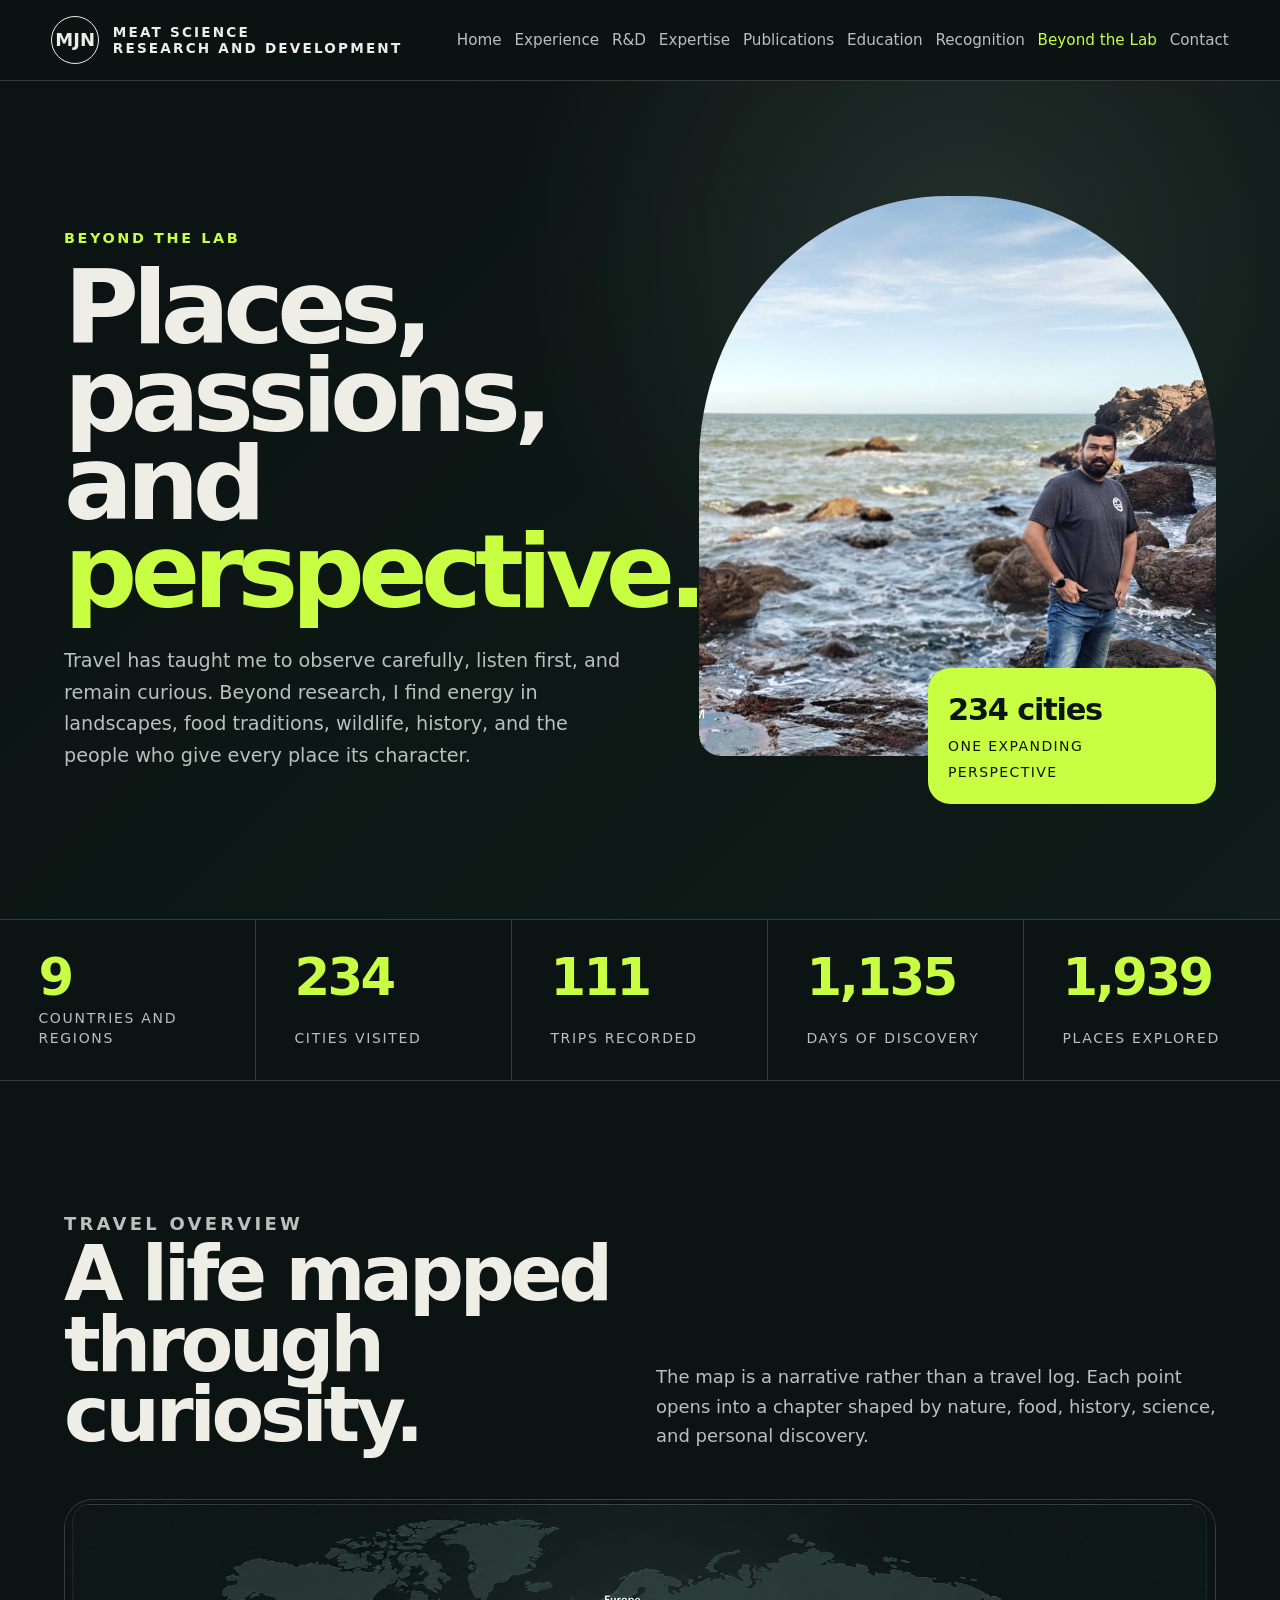
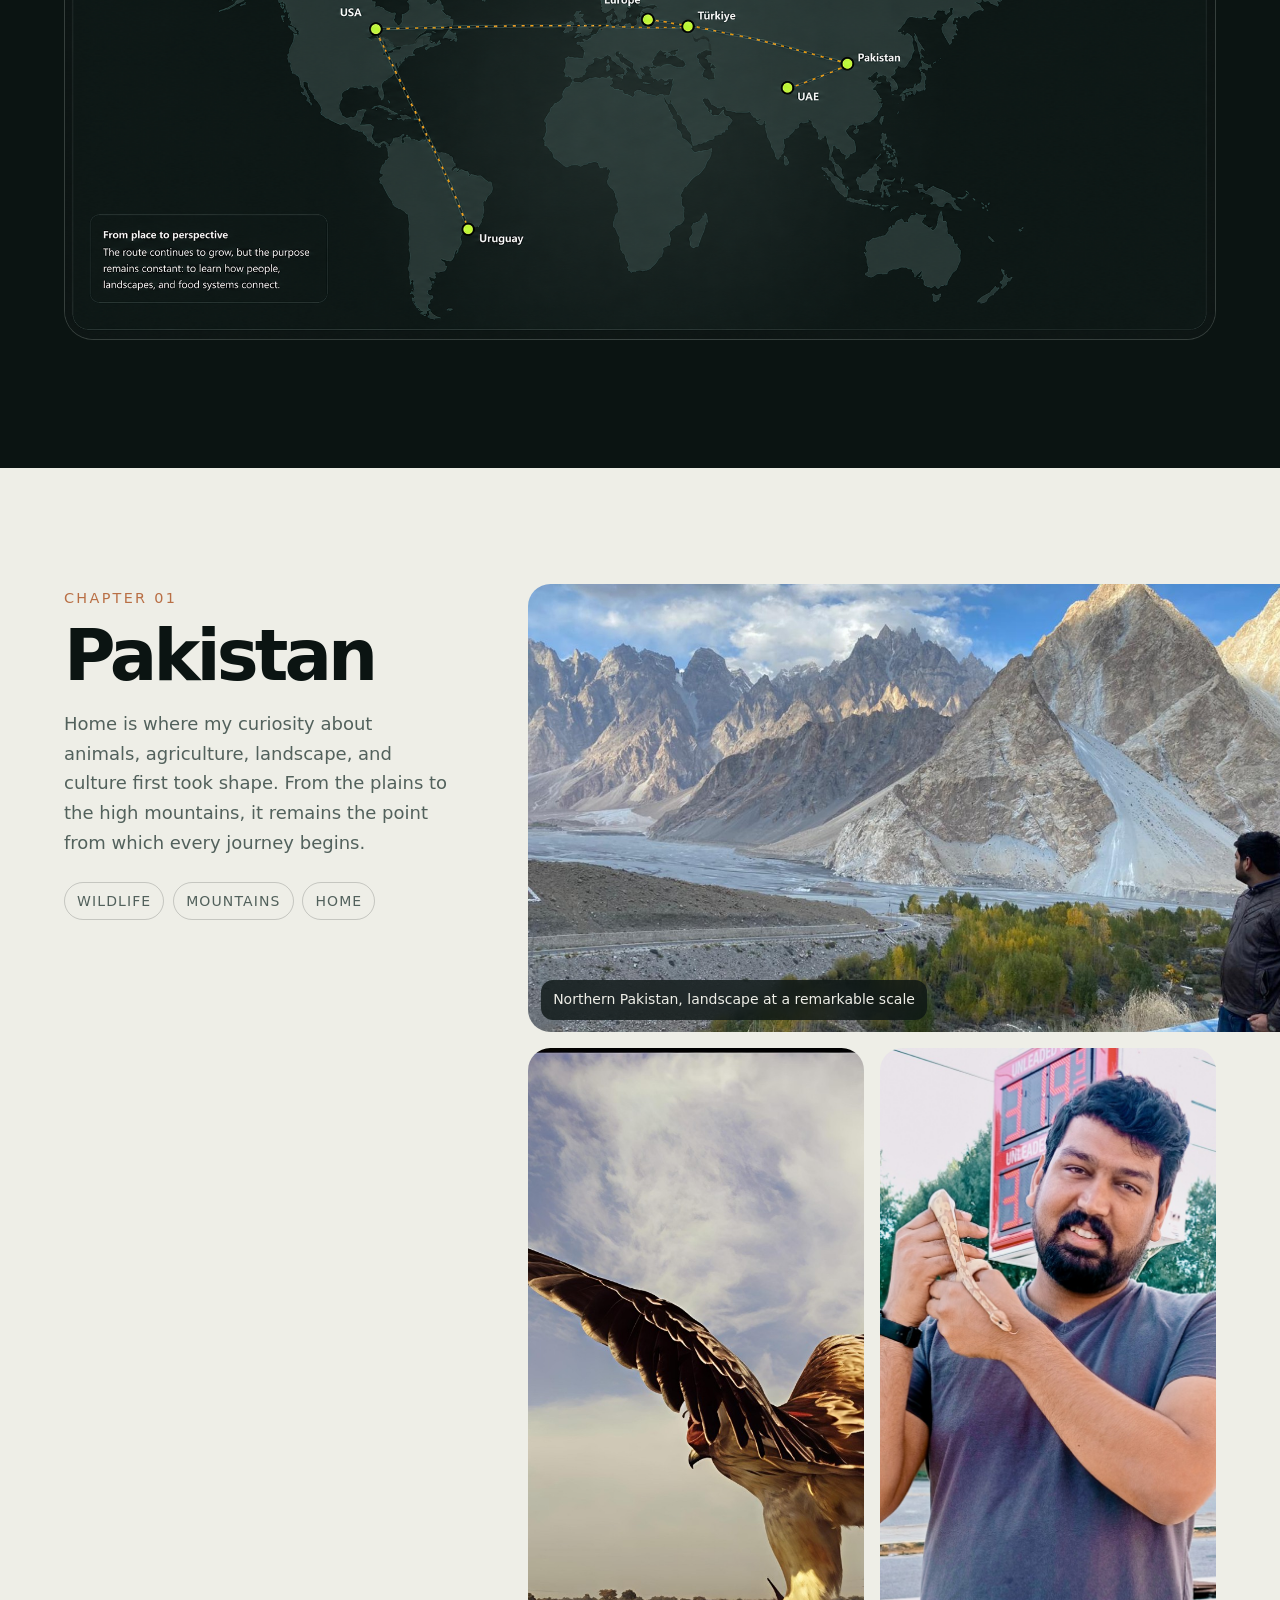
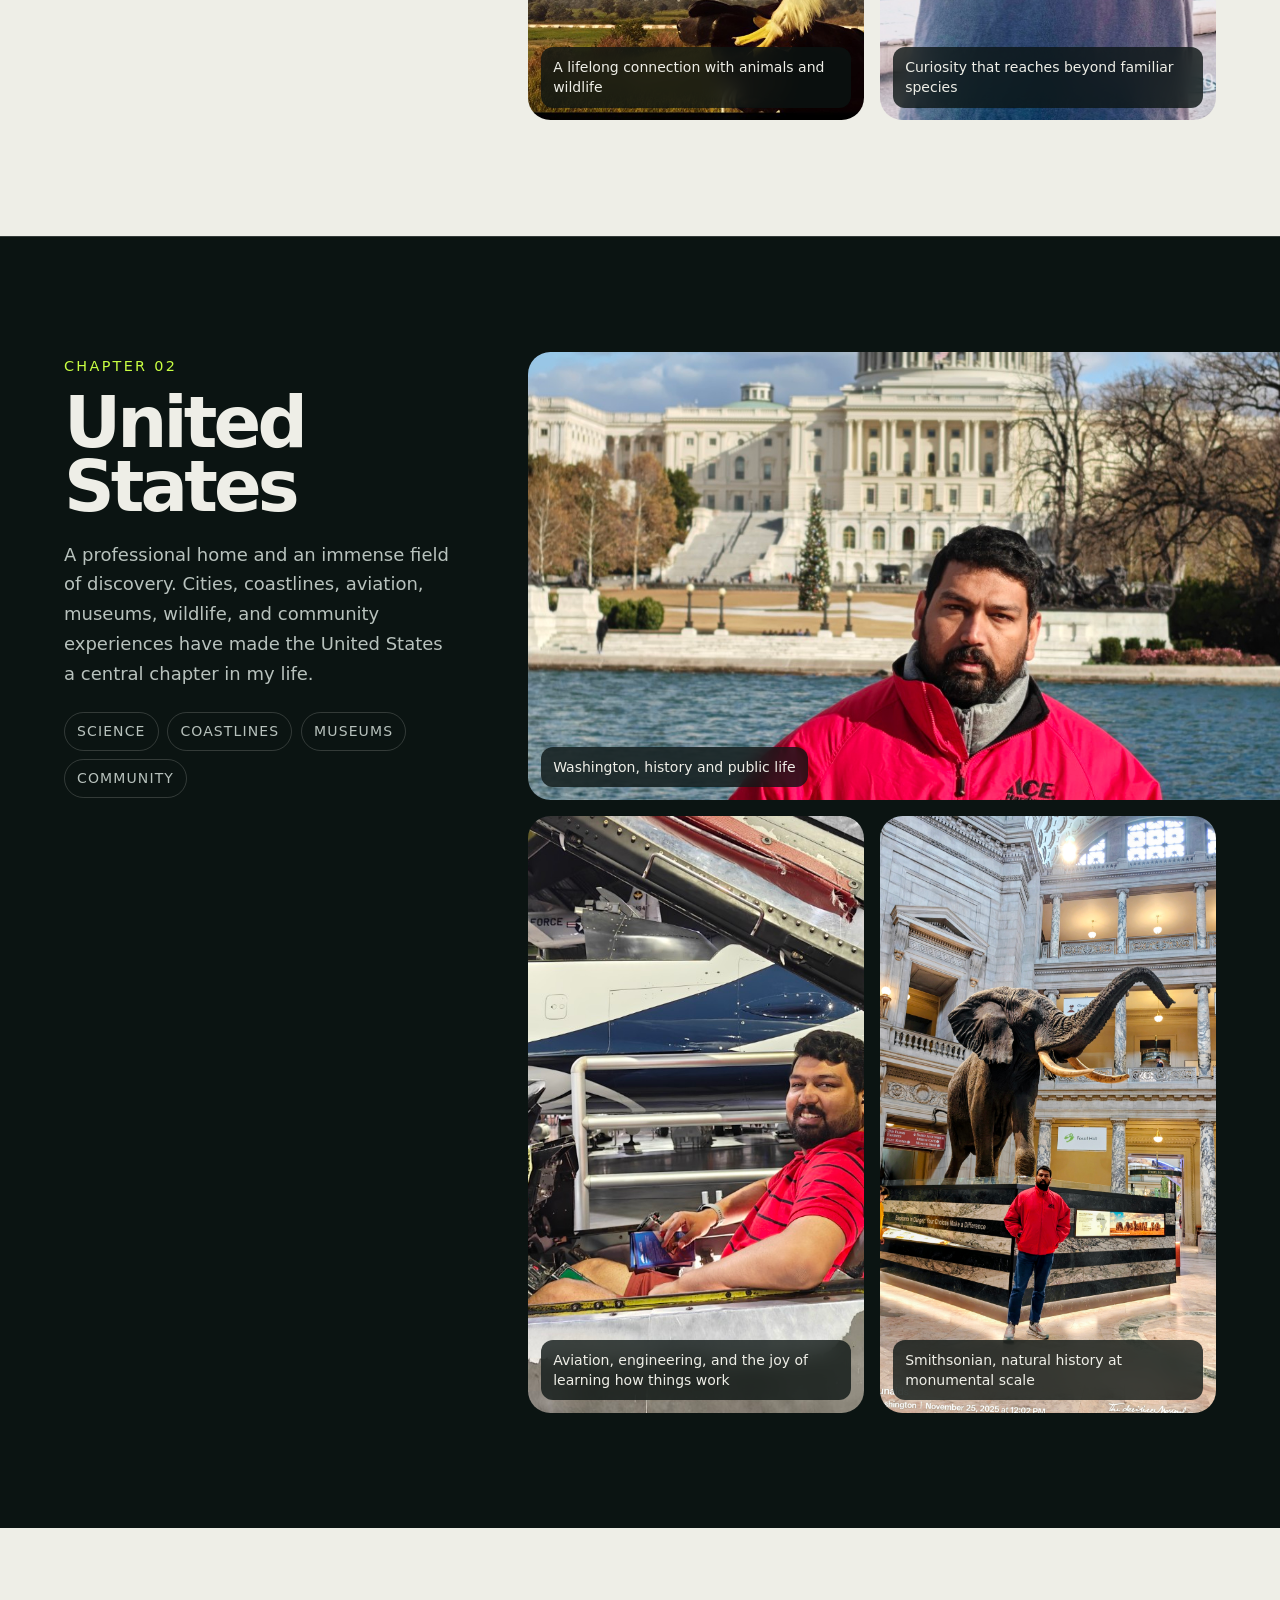
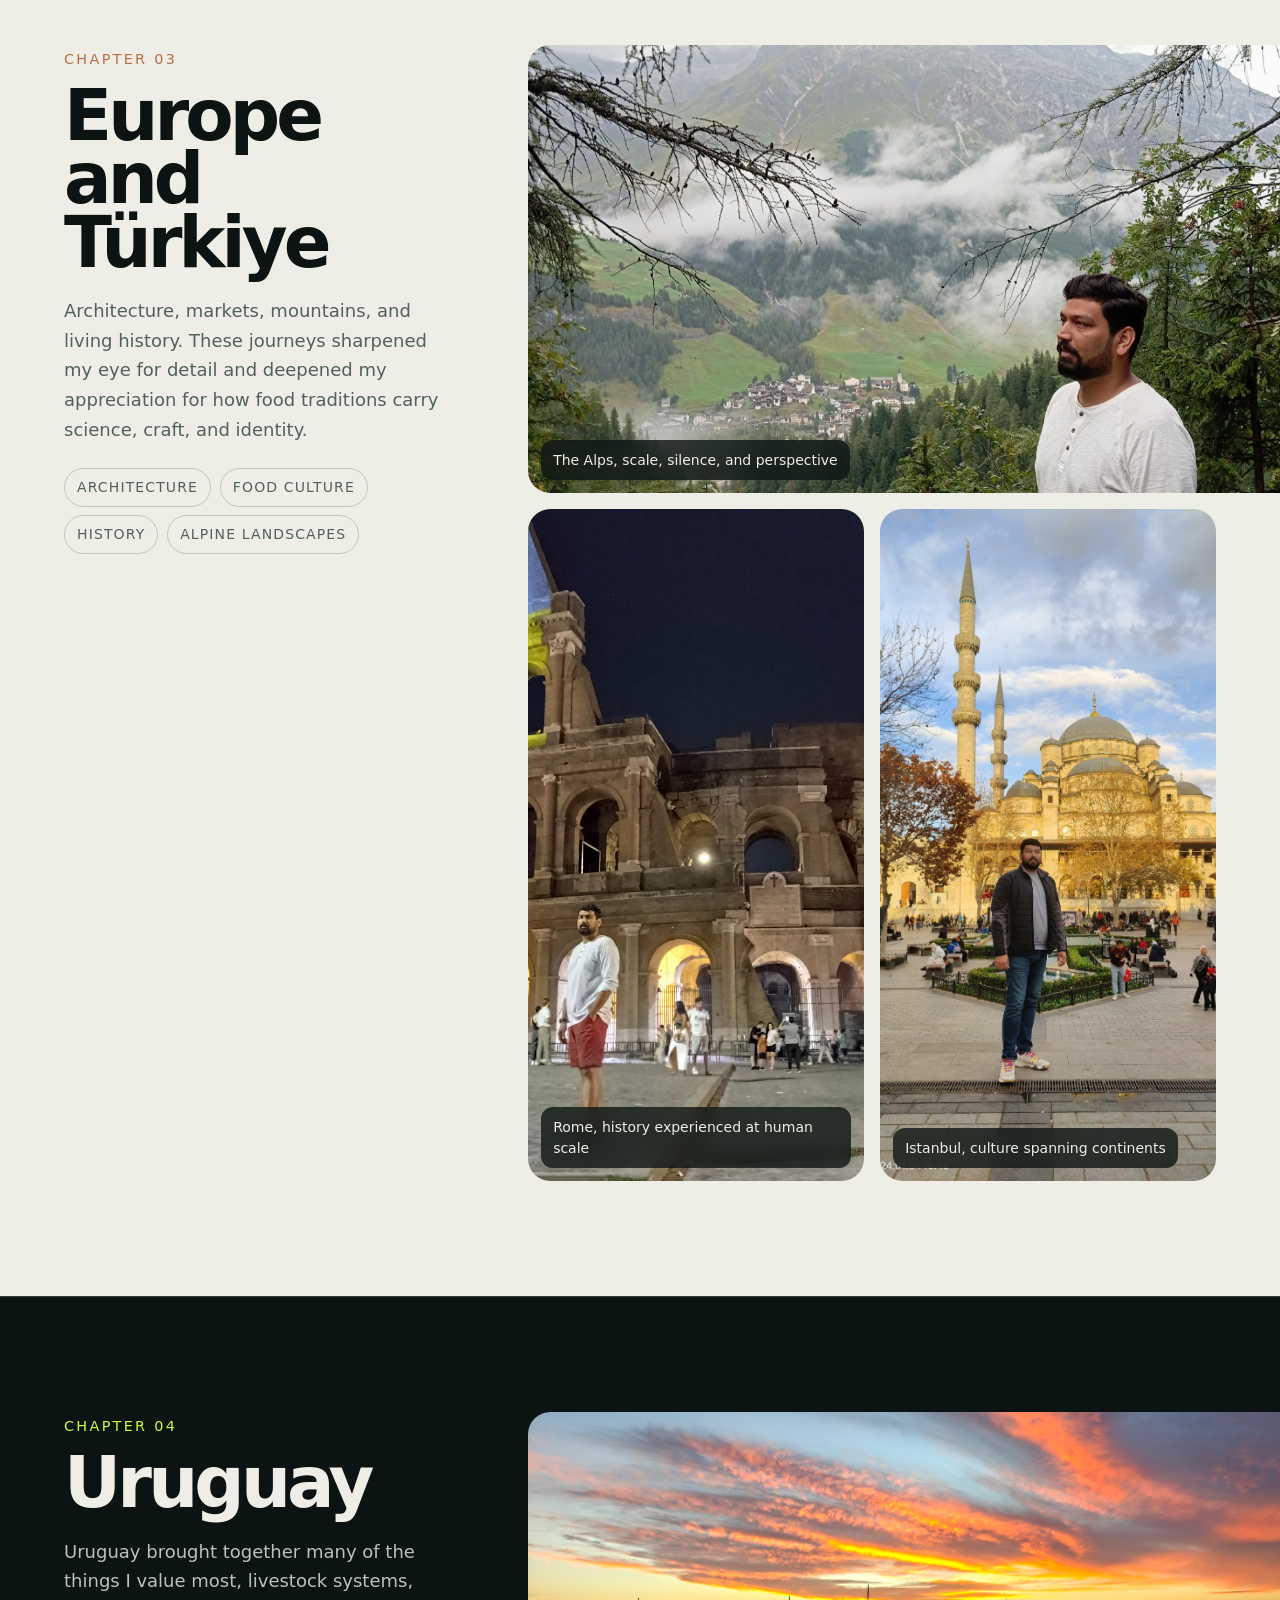
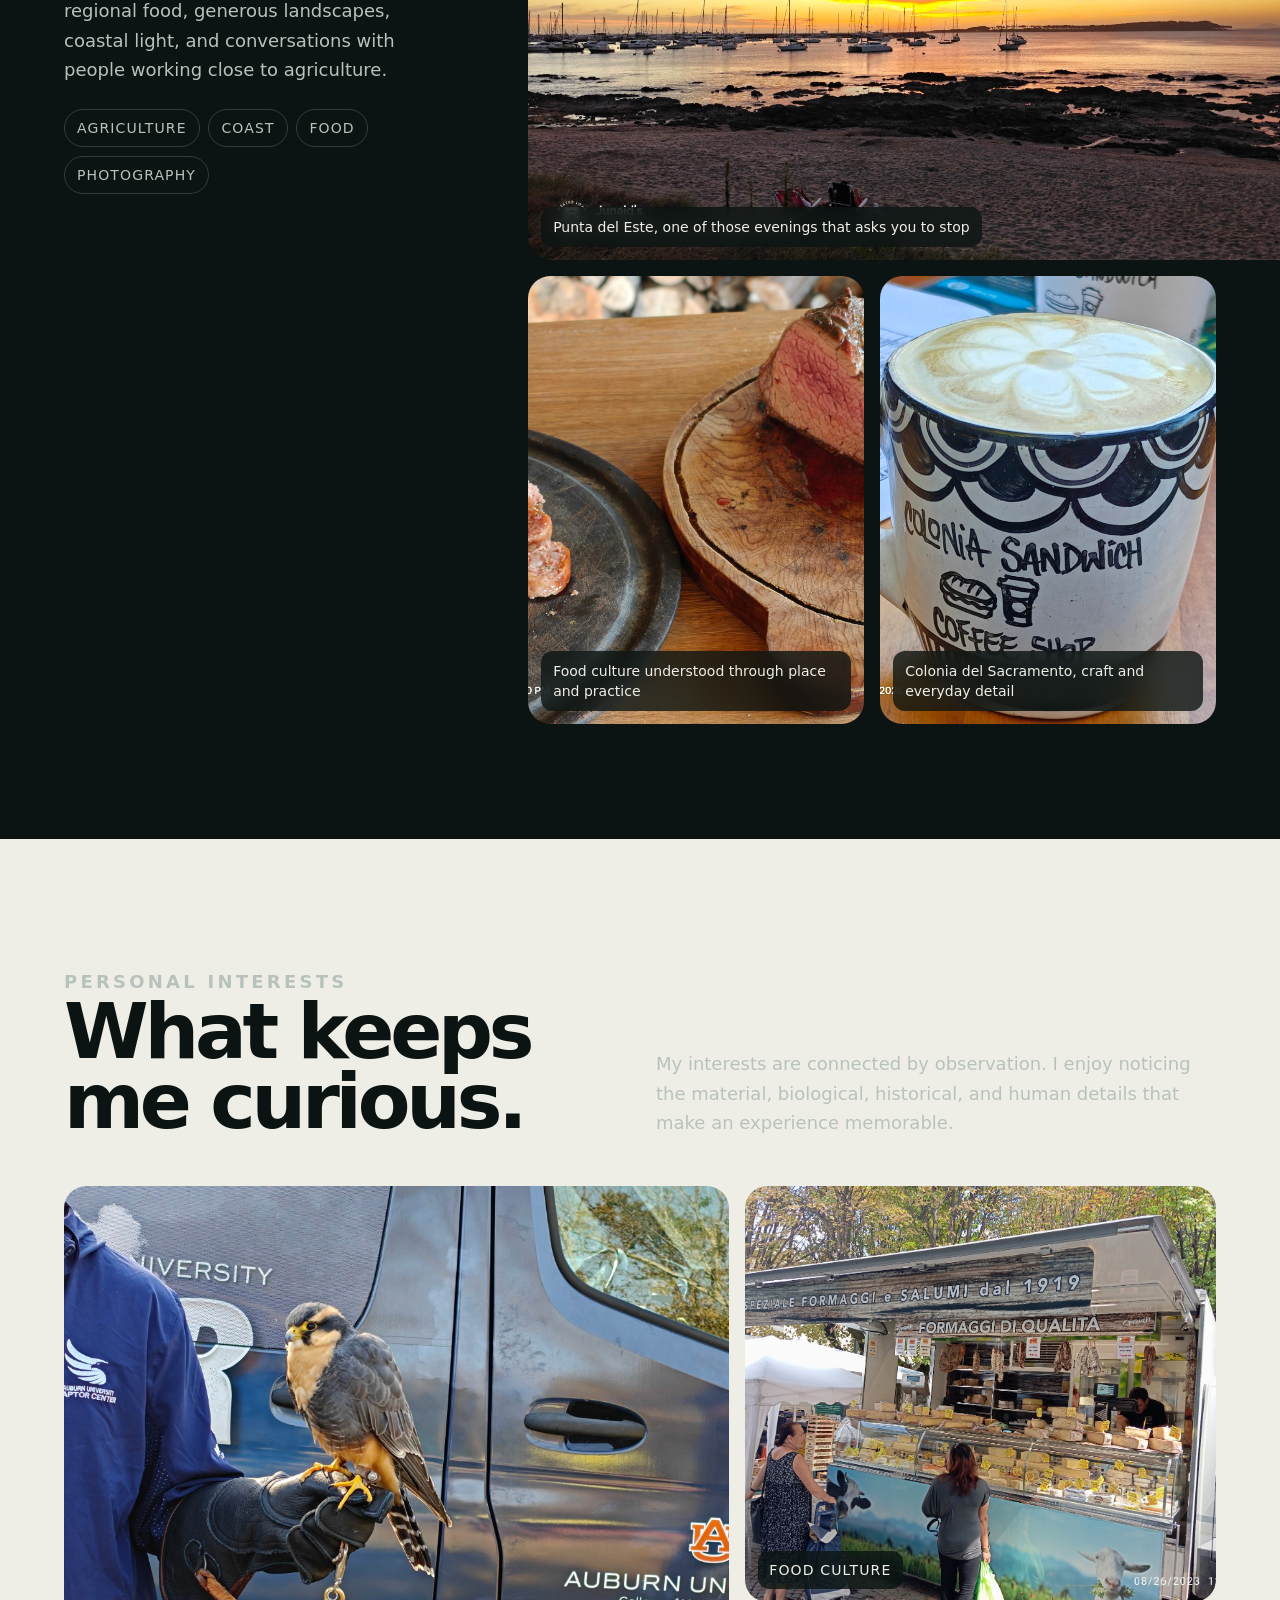
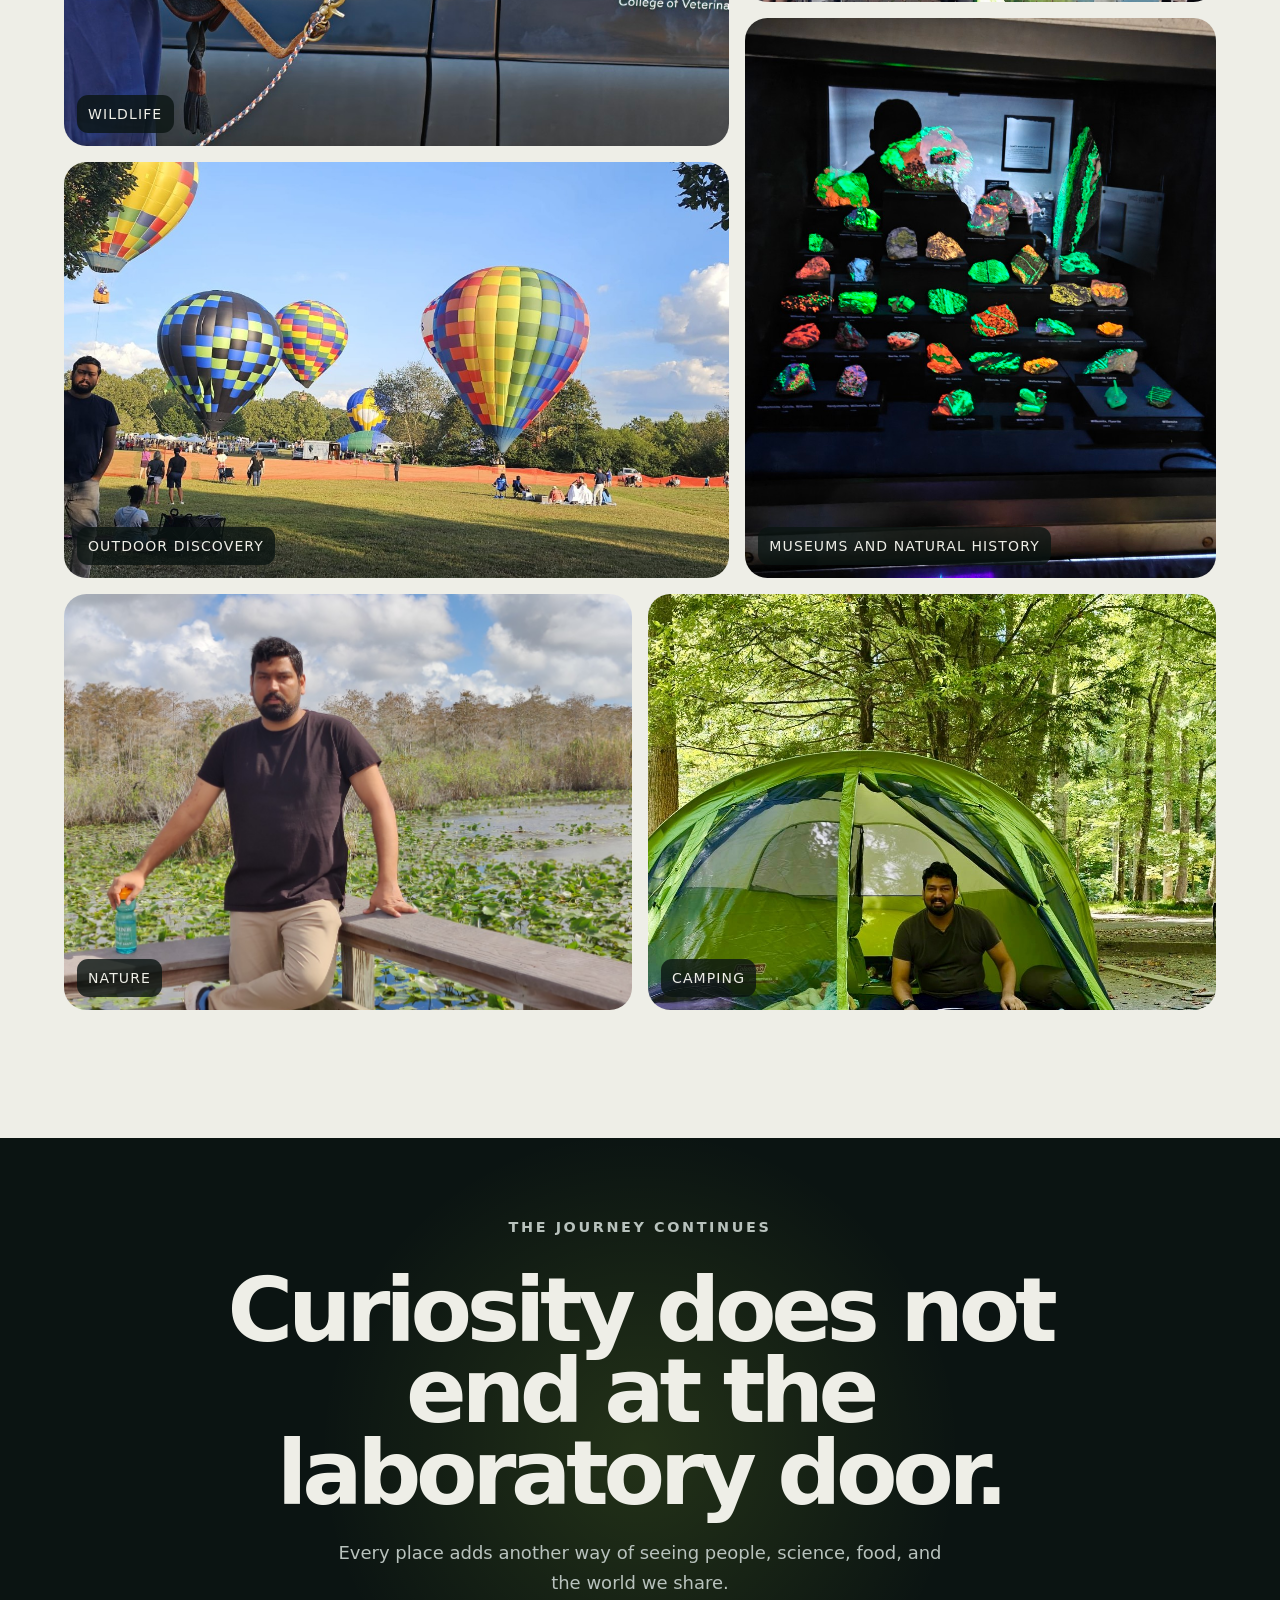
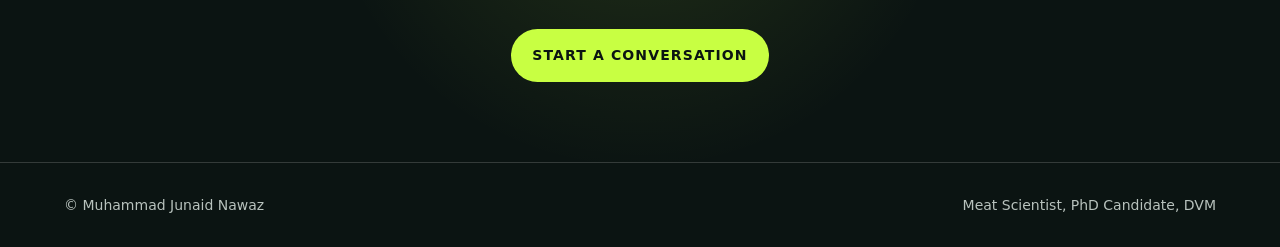
==== beyond-lab.html @ 042970f8 "Complete Beyond Lab galleries and improve contrast" ====
<!doctype html>
<html lang="en">
<head>
  <meta charset="utf-8">
  <meta name="viewport" content="width=device-width, initial-scale=1">
  <meta name="description" content="Muhammad Junaid Nawaz beyond the laboratory, travel, photography, food culture, wildlife, history, and outdoor exploration.">
  <title>Beyond the Lab | Muhammad Junaid Nawaz</title>
  <style>
    :root {
      --ink: #0b1412;
      --ink-soft: #14201d;
      --ivory: #eeeee7;
      --mist: #b8c2bd;
      --sage: #73877e;
      --acid: #c8ff42;
      --copper: #b96f45;
      --line: rgba(238,238,231,.18);
      --radius: 1.4rem;
    }
    * { box-sizing: border-box; }
    html { scroll-behavior: smooth; background: var(--ink); }
    body { margin: 0; color: var(--ivory); background: var(--ink); font-family: Inter, ui-sans-serif, system-ui, sans-serif; line-height: 1.45; }
    img { width: 100%; display: block; }
    a { color: inherit; }
    .skip { position: fixed; left: 1rem; top: .75rem; z-index: 100; transform: translateY(-180%); background: var(--acid); color: var(--ink); padding: .65rem 1rem; border-radius: 2rem; }
    .skip:focus { transform: none; }
    .site-header { position: sticky; top: 0; z-index: 50; display: flex; align-items: center; justify-content: space-between; padding: 1rem clamp(1rem,4vw,4rem); background: rgba(11,20,18,.88); backdrop-filter: blur(18px); border-bottom: 1px solid var(--line); }
    .brand { display: flex; align-items: center; gap: .85rem; text-decoration: none; }
    .monogram { width: 3rem; aspect-ratio: 1; display: grid; place-items: center; border: 1px solid var(--ivory); border-radius: 50%; font-weight: 750; }
    .brand-text { font-size: .76rem; line-height: 1.05; letter-spacing: .16em; text-transform: uppercase; font-weight: 700; }
    .nav { display: flex; gap: clamp(.55rem, 1vw, 1.1rem); align-items: center; flex-wrap: wrap; justify-content: flex-end; }
    .nav a { text-decoration: none; color: var(--mist); font-size: .85rem; }
    .nav a[aria-current="page"] { color: var(--acid); }
    .menu-button { display: none; border: 1px solid var(--line); border-radius: 999px; padding: .65rem .9rem; background: transparent; color: var(--ivory); }
    main { overflow: clip; }
    .eyebrow { margin: 0 0 1rem; color: var(--acid); letter-spacing: .18em; text-transform: uppercase; font-size: .72rem; font-weight: 750; }
    .hero { min-height: calc(100svh - 5rem); display: grid; grid-template-columns: minmax(0,1.05fr) minmax(20rem,.95fr); gap: clamp(2rem,5vw,6rem); align-items: center; padding: clamp(4rem,9vw,8rem) clamp(1rem,5vw,5rem); background: radial-gradient(circle at 75% 20%, rgba(115,135,126,.22), transparent 38%), linear-gradient(135deg,#0b1412 20%,#101c19 100%); }
    .hero h1 { margin: 0; max-width: 12ch; font-size: clamp(3.5rem,8vw,8.8rem); line-height: .86; letter-spacing: -.065em; font-weight: 620; }
    .hero h1 em { color: var(--acid); font-style: normal; }
    .hero-intro { max-width: 38rem; margin: 1.8rem 0 0; color: var(--mist); font-size: clamp(1.05rem,1.5vw,1.35rem); }
    .hero-visual { position: relative; min-height: 38rem; }
    .hero-image { position: absolute; inset: 0 7% 4% 0; height: 92%; object-fit: cover; object-position: 68% center; border-radius: 48% 48% var(--radius) var(--radius); filter: saturate(.88) contrast(1.04); }
    .hero-note { position: absolute; right: 0; bottom: 0; width: min(18rem,65%); padding: 1.25rem; background: var(--acid); color: var(--ink); border-radius: var(--radius); }
    .hero-note strong { display: block; font-size: 1.9rem; letter-spacing: -.04em; }
    .hero-note span { font-size: .78rem; letter-spacing: .1em; text-transform: uppercase; }
    .stats { display: grid; grid-template-columns: repeat(5,1fr); border-top: 1px solid var(--line); border-bottom: 1px solid var(--line); }
    .stat { min-height: 10rem; padding: 2rem clamp(1rem,3vw,2.6rem); border-right: 1px solid var(--line); display: flex; flex-direction: column; justify-content: space-between; }
    .stat:last-child { border: 0; }
    .stat strong { color: var(--acid); font-size: clamp(2rem,4vw,4rem); line-height: 1; letter-spacing: -.05em; }
    .stat span { color: var(--mist); text-transform: uppercase; letter-spacing: .12em; font-size: .68rem; }
    .journey { padding: clamp(5rem,10vw,10rem) clamp(1rem,5vw,5rem); }
    .section-head { display: grid; grid-template-columns: 1fr 1fr; gap: 2rem; align-items: end; margin-bottom: 3rem; }
    .section-head h2 { margin: 0; max-width: 11ch; font-size: clamp(2.7rem,6vw,6.5rem); line-height: .92; letter-spacing: -.055em; font-weight: 620; }
    .section-head p { max-width: 38rem; margin: 0; color: var(--mist); font-size: 1.08rem; }
    .map-shell { position: relative; border: 1px solid var(--line); border-radius: calc(var(--radius) * 1.3); overflow: hidden; background: radial-gradient(circle at 50% 45%,rgba(115,135,126,.22),transparent 48%),#0d1816; }
    .map-shell img { display: block; width: 100%; height: auto; }
    .continent { fill: #1b2b27; stroke: #31463f; stroke-width: 1.5; }
    .route { fill: none; stroke: var(--copper); stroke-width: 2.2; stroke-dasharray: 5 8; opacity: .82; }
    .route-glow { fill: none; stroke: var(--acid); stroke-width: 6; opacity: .08; }
    .pin { fill: var(--acid); stroke: #0b1412; stroke-width: 4; }
    .map-label { fill: var(--ivory); font-size: 16px; font-weight: 680; paint-order: stroke; stroke: var(--ink); stroke-width: 5px; }
    .map-caption { position: absolute; left: 1.5rem; bottom: 1.5rem; max-width: 24rem; padding: 1.15rem 1.25rem; border-radius: 1rem; background: rgba(11,20,18,.84); backdrop-filter: blur(12px); border: 1px solid var(--line); color: var(--mist); }
    .map-caption strong { color: var(--ivory); display: block; margin-bottom: .25rem; }
    .chapter { display: grid; grid-template-columns: minmax(16rem,.72fr) minmax(0,1.28fr); gap: clamp(2rem,6vw,7rem); padding: clamp(5rem,9vw,9rem) clamp(1rem,5vw,5rem); border-top: 1px solid var(--line); }
    .chapter-copy { position: sticky; top: 8rem; align-self: start; }
    .chapter-index { color: var(--acid); font-size: .72rem; letter-spacing: .16em; text-transform: uppercase; }
    .chapter h2 { margin: .9rem 0 1.3rem; font-size: clamp(2.8rem,5.5vw,6rem); line-height: .9; letter-spacing: -.055em; font-weight: 620; }
    .chapter-copy p { max-width: 31rem; color: var(--mist); font-size: 1.05rem; }
    .chapter-tags { display: flex; flex-wrap: wrap; gap: .55rem; margin-top: 1.5rem; }
    .chapter-tags span { border: 1px solid var(--line); border-radius: 999px; padding: .5rem .75rem; color: var(--mist); font-size: .72rem; text-transform: uppercase; letter-spacing: .08em; }
    .gallery { display: grid; grid-template-columns: repeat(2,minmax(0,1fr)); gap: 1rem; }
    .photo { min-height: 28rem; margin: 0; position: relative; overflow: hidden; border-radius: var(--radius); background: var(--ink-soft); }
    .photo.wide { grid-column: 1 / -1; aspect-ratio: 16 / 9; }
    .photo.tall { min-height: 42rem; }
    .photo img { height: 100%; object-fit: cover; transition: transform .7s cubic-bezier(.2,.8,.2,1); }
    .photo:hover img { transform: scale(1.025); }
    .photo figcaption { position: absolute; left: .8rem; bottom: .8rem; max-width: calc(100% - 1.6rem); padding: .62rem .78rem; border-radius: .75rem; background: rgba(11,20,18,.78); backdrop-filter: blur(10px); font-size: .75rem; color: var(--ivory); }
    .chapter:nth-of-type(even) { background: var(--ivory); color: var(--ink); }
    .chapter:nth-of-type(even) .chapter-index { color: var(--copper); }
    .chapter:nth-of-type(even) .chapter-copy p { color: #52615c; }
    .chapter:nth-of-type(even) .chapter-tags span { color: #52615c; border-color: rgba(11,20,18,.18); }
    .passions { padding: clamp(5rem,10vw,10rem) clamp(1rem,5vw,5rem); background: var(--ivory); color: var(--ink); }
    .passion-grid { margin-top: 3rem; display: grid; grid-template-columns: repeat(12,1fr); grid-auto-rows: 8rem; gap: 1rem; }
    .passion { position: relative; overflow: hidden; border-radius: var(--radius); }
    .passion img { height: 100%; object-fit: cover; }
    .passion span { position: absolute; left: .8rem; bottom: .8rem; padding: .55rem .7rem; background: rgba(11,20,18,.8); color: var(--ivory); border-radius: .7rem; font-size: .72rem; text-transform: uppercase; letter-spacing: .08em; }
    .passion:nth-child(1) { grid-column: span 7; grid-row: span 4; }
    .passion:nth-child(2) { grid-column: span 5; grid-row: span 3; }
    .passion:nth-child(3) { grid-column: span 5; grid-row: span 4; }
    .passion:nth-child(4) { grid-column: span 7; grid-row: span 3; }
    .passion:nth-child(5) { grid-column: span 6; grid-row: span 3; }
    .passion:nth-child(6) { grid-column: span 6; grid-row: span 3; }
    .closing { min-height: 65svh; display: grid; place-items: center; text-align: center; padding: 5rem 1rem; background: radial-gradient(circle,rgba(200,255,66,.13),transparent 45%),var(--ink); }
    .closing h2 { max-width: 15ch; margin: 0 auto 1.5rem; font-size: clamp(3rem,7vw,7rem); line-height: .91; letter-spacing: -.06em; font-weight: 620; }
    .closing p { max-width: 38rem; color: var(--mist); margin: 0 auto 2rem; }
    .button { display: inline-flex; align-items: center; justify-content: center; min-width: 15rem; padding: 1rem 1.35rem; border-radius: 999px; background: var(--acid); color: var(--ink); text-decoration: none; text-transform: uppercase; letter-spacing: .08em; font-weight: 760; font-size: .78rem; }
    footer { display: flex; justify-content: space-between; gap: 2rem; padding: 2rem clamp(1rem,5vw,5rem); color: var(--mist); border-top: 1px solid var(--line); font-size: .78rem; }
    @media (max-width: 900px) {
      .nav { display: none; }
      .menu-button { display: block; }
      .hero { grid-template-columns: 1fr; min-height: auto; padding-top: 5rem; }
      .hero h1 { max-width: 9ch; font-size: clamp(3.7rem,16vw,6.5rem); }
      .hero-visual { min-height: 35rem; }
      .stats { grid-template-columns: repeat(2,1fr); }
      .stat { border-bottom: 1px solid var(--line); }
      .section-head, .chapter { grid-template-columns: 1fr; }
      .section-head h2 { max-width: 12ch; }
      .map-label { font-size: 13px; }
      .chapter-copy { position: static; }
      .photo, .photo.tall { min-height: 31rem; }
    }
    @media (max-width: 600px) {
      .brand-text { display: none; }
      .hero { padding-inline: 1rem; }
      .hero-visual { min-height: 31rem; }
      .hero-image { inset: 0 0 4rem 0; height: calc(100% - 4rem); }
      .hero-note { right: .6rem; }
      .stats { grid-template-columns: 1fr 1fr; }
      .stat { min-height: 8rem; }
      .stat:last-child { grid-column: 1 / -1; }
      .journey, .chapter, .passions { padding-inline: 1rem; }
      .map-caption { left: .75rem; right: .75rem; bottom: .75rem; }
      .gallery { grid-template-columns: 1fr; }
      .photo.wide { grid-column: auto; aspect-ratio: auto; }
      .photo, .photo.tall { min-height: 30rem; }
      .passion-grid { display: grid; grid-template-columns: 1fr; grid-auto-rows: 24rem; }
      .passion:nth-child(n) { grid-column: auto; grid-row: auto; }
      footer { flex-direction: column; }
    }
    @media (prefers-reduced-motion: reduce) { html { scroll-behavior: auto; } .photo img { transition: none; } }
  </style>
  <link rel="stylesheet" href="typography.css">
</head>
<body>
  <a class="skip" href="#content">Skip to content</a>
  <header class="site-header">
    <a class="brand" href="index.html" aria-label="Muhammad Junaid Nawaz home">
      <span class="monogram">MJN</span>
      <span class="brand-text">Meat Science<br>Research and Development</span>
    </a>
    <nav class="nav" aria-label="Primary navigation">
      <a href="index.html">Home</a><a href="experience.html">Experience</a><a href="projects.html">R&amp;D</a><a href="expertise.html">Expertise</a><a href="publications.html">Publications</a><a href="education.html">Education</a><a href="recognition.html">Recognition</a><a href="beyond-lab.html" aria-current="page">Beyond the Lab</a><a href="contact.html">Contact</a>
    </nav>
    <button class="menu-button" type="button" aria-label="Open menu">Menu</button>
  </header>

  <main id="content">
    <section class="hero">
      <div>
        <p class="eyebrow">Beyond the Lab</p>
        <h1>Places, passions, and <em>perspective.</em></h1>
        <p class="hero-intro">Travel has taught me to observe carefully, listen first, and remain curious. Beyond research, I find energy in landscapes, food traditions, wildlife, history, and the people who give every place its character.</p>
      </div>
      <div class="hero-visual">
        <img class="hero-image" src="upload/06-1000274985.jpg" alt="Muhammad Junaid Nawaz on the rocky coast of Punta Ballena, Uruguay">
        <div class="hero-note"><strong>234 cities</strong><span>One expanding perspective</span></div>
      </div>
    </section>

    <section class="stats" aria-label="Travel summary">
      <div class="stat"><strong>9</strong><span>Countries and regions</span></div>
      <div class="stat"><strong>234</strong><span>Cities visited</span></div>
      <div class="stat"><strong>111</strong><span>Trips recorded</span></div>
      <div class="stat"><strong>1,135</strong><span>Days of discovery</span></div>
      <div class="stat"><strong>1,939</strong><span>Places explored</span></div>
    </section>

    <section class="journey">
      <div class="section-head">
        <div><p class="eyebrow">Travel overview</p><h2>A life mapped through curiosity.</h2></div>
        <p>The map is a narrative rather than a travel log. Each point opens into a chapter shaped by nature, food, history, science, and personal discovery.</p>
      </div>
      <div class="map-shell">
        <img src="upload/world_map.png" alt="World map tracing a journey from Pakistan through the United Arab Emirates, Türkiye, Europe, the United States, and Uruguay">
      </div>
    </section>

    <section class="chapter">
      <div class="chapter-copy"><span class="chapter-index">Chapter 01</span><h2>Pakistan</h2><p>Home is where my curiosity about animals, agriculture, landscape, and culture first took shape. From the plains to the high mountains, it remains the point from which every journey begins.</p><div class="chapter-tags"><span>Wildlife</span><span>Mountains</span><span>Home</span></div></div>
      <div class="gallery">
        <figure class="photo wide"><img loading="lazy" src="upload/10-1000006528.jpg" alt="Muhammad Junaid Nawaz viewing the mountains of northern Pakistan"><figcaption>Northern Pakistan, landscape at a remarkable scale</figcaption></figure>
        <figure class="photo tall"><img loading="lazy" src="upload/10-1000315346.jpg" alt="Muhammad Junaid Nawaz handling a trained raptor"><figcaption>A lifelong connection with animals and wildlife</figcaption></figure>
        <figure class="photo tall"><img loading="lazy" src="upload/01-1000253071.jpg" alt="Muhammad Junaid Nawaz carefully holding a small snake"><figcaption>Curiosity that reaches beyond familiar species</figcaption></figure>
      </div>
    </section>

    <section class="chapter">
      <div class="chapter-copy"><span class="chapter-index">Chapter 02</span><h2>United States</h2><p>A professional home and an immense field of discovery. Cities, coastlines, aviation, museums, wildlife, and community experiences have made the United States a central chapter in my life.</p><div class="chapter-tags"><span>Science</span><span>Coastlines</span><span>Museums</span><span>Community</span></div></div>
      <div class="gallery">
        <figure class="photo wide"><img loading="lazy" src="upload/02-1000250342.jpg" alt="Muhammad Junaid Nawaz in front of the United States Capitol"><figcaption>Washington, history and public life</figcaption></figure>
        <figure class="photo"><img loading="lazy" src="upload/03-1000196199.jpg" alt="Muhammad Junaid Nawaz seated in an aircraft cockpit"><figcaption>Aviation, engineering, and the joy of learning how things work</figcaption></figure>
        <figure class="photo"><img loading="lazy" src="upload/Smithsonian_Meuseum_DC.jpg" alt="Muhammad Junaid Nawaz visiting the Smithsonian National Museum of Natural History in Washington, D.C."><figcaption>Smithsonian, natural history at monumental scale</figcaption></figure>
      </div>
    </section>

    <section class="chapter">
      <div class="chapter-copy"><span class="chapter-index">Chapter 03</span><h2>Europe and Türkiye</h2><p>Architecture, markets, mountains, and living history. These journeys sharpened my eye for detail and deepened my appreciation for how food traditions carry science, craft, and identity.</p><div class="chapter-tags"><span>Architecture</span><span>Food culture</span><span>History</span><span>Alpine landscapes</span></div></div>
      <div class="gallery">
        <figure class="photo wide"><img loading="lazy" src="upload/03-1000022671.jpg" alt="Muhammad Junaid Nawaz in an Alpine mountain landscape"><figcaption>The Alps, scale, silence, and perspective</figcaption></figure>
        <figure class="photo tall"><img loading="lazy" src="upload/06-1000022567.jpg" alt="Muhammad Junaid Nawaz at the Colosseum in Rome"><figcaption>Rome, history experienced at human scale</figcaption></figure>
        <figure class="photo tall"><img loading="lazy" src="upload/09-1000315556.jpg" alt="Muhammad Junaid Nawaz in front of a mosque in Istanbul"><figcaption>Istanbul, culture spanning continents</figcaption></figure>
      </div>
    </section>

    <section class="chapter">
      <div class="chapter-copy"><span class="chapter-index">Chapter 04</span><h2>Uruguay</h2><p>Uruguay brought together many of the things I value most, livestock systems, regional food, generous landscapes, coastal light, and conversations with people working close to agriculture.</p><div class="chapter-tags"><span>Agriculture</span><span>Coast</span><span>Food</span><span>Photography</span></div></div>
      <div class="gallery">
        <figure class="photo wide"><img loading="lazy" src="upload/10-1000275104.jpg" alt="Sunset over the harbor at Punta del Este, Uruguay"><figcaption>Punta del Este, one of those evenings that asks you to stop</figcaption></figure>
        <figure class="photo"><img loading="lazy" src="upload/09-1000274932.jpg" alt="Uruguayan beef and sausage prepared for tasting"><figcaption>Food culture understood through place and practice</figcaption></figure>
        <figure class="photo"><img loading="lazy" src="upload/colonia_uruguay.jpg" alt="A handcrafted coffee cup in Colonia del Sacramento, Uruguay"><figcaption>Colonia del Sacramento, craft and everyday detail</figcaption></figure>
      </div>
    </section>

    <section class="passions">
      <div class="section-head"><div><p class="eyebrow">Personal interests</p><h2>What keeps me curious.</h2></div><p>My interests are connected by observation. I enjoy noticing the material, biological, historical, and human details that make an experience memorable.</p></div>
      <div class="passion-grid">
        <div class="passion"><img loading="lazy" src="upload/07-1000225363.jpg" alt="A trained raptor from Auburn University"><span>Wildlife</span></div>
        <div class="passion"><img loading="lazy" src="upload/04-1000022799.jpg" alt="Cheese and cured meat market in Italy"><span>Food culture</span></div>
        <div class="passion"><img loading="lazy" src="upload/05-1000249004.jpg" alt="Fluorescent minerals glowing in a museum display"><span>Museums and natural history</span></div>
        <div class="passion"><img loading="lazy" src="upload/02-1000006541.jpg" alt="Colorful hot air balloons at an outdoor festival"><span>Outdoor discovery</span></div>
        <div class="passion"><img loading="lazy" src="upload/08-1000315371.jpg" alt="Muhammad Junaid Nawaz exploring a wetland boardwalk"><span>Nature</span></div>
        <div class="passion"><img loading="lazy" src="upload/camping.jpg" alt="Muhammad Junaid Nawaz camping beside a tent in a wooded campground"><span>Camping</span></div>
      </div>
    </section>

    <section class="closing"><div><p class="eyebrow">The journey continues</p><h2>Curiosity does not end at the laboratory door.</h2><p>Every place adds another way of seeing people, science, food, and the world we share.</p><a class="button" href="contact.html">Start a conversation</a></div></section>
  </main>
  <footer><span>© Muhammad Junaid Nawaz</span><span>Meat Scientist, PhD Candidate, DVM</span></footer>
</body>
</html>
---- typography.css ----
/* Readability layer shared by every portfolio page. */
:root {
  --type-body: clamp(1.0625rem, 0.18vw + 1rem, 1.125rem);
  --type-nav: 0.95rem;
  --type-label: 0.9rem;
  --type-caption: 0.875rem;
  --type-index: 1rem;
  --type-card-label: 1.05rem;
}

body {
  font-size: var(--type-body);
}

p,
li {
  line-height: 1.65;
}

.site-nav a,
.nav a {
  font-size: var(--type-nav);
  line-height: 1.35;
}

.brand-copy,
.brand-text {
  font-size: 0.85rem;
  line-height: 1.2;
}

/* Eyebrows, overlines, section kickers, and category labels. */
.eyebrow,
.section-kicker,
.domain-number,
.timeline-year,
.project-sequence,
.role-period,
.role-details span,
.research-project-story section > span,
.citation-type,
.degree header > p,
.chapter-index,
.sensory-list span,
.collaboration-citations span,
.credential-domains > article > span {
  font-size: var(--type-label);
  line-height: 1.35;
}

/* Upper-corner ordinals, years, and compact numeric markers. */
.hero-index,
.experience-hero-index,
.expertise-index span,
.leadership-flow span,
.contact-focus span,
.capability-list span,
.teaching-grid strong,
.education-value-grid span,
.recognition-hero-grid span,
.award-highlight-grid span,
.poster-timeline span {
  font-size: var(--type-index);
  line-height: 1.3;
}

/* Card and category names such as Product Development and Quality Analytics. */
.expertise-index strong,
.project-jump a,
.project-overlay span,
.project-number {
  font-size: var(--type-card-label);
  line-height: 1.35;
}

/* Compact UI labels, tags, captions, and footer text. */
.portrait-caption,
.image-label,
.project-tag,
.site-footer,
.menu-button,
.contact-email span,
.contact-portrait figcaption,
.contact-links span,
.role-place,
.role-media span,
.team-orbit span,
.industry-case div span,
.projects-hero-visual div span,
.project-jump span,
.project-role,
.research-project-visual span,
.project-methods span,
.commercial-project-gallery figcaption,
.commercial-team span,
.commercial-process span,
.commercial-project-copy > p:last-child,
.expertise-orbit > span,
.domain-visual span,
.analytics-board span,
.safety-content span,
.collaboration-band span,
.publications-hero-image span,
.publication-summary span,
.presentation-gallery figcaption,
.poster-timeline p,
.education-hero-visual span,
.education-summary span,
.education-summary > p,
.degree header > span,
.degree-focus > div span,
.degree-metrics span,
.recognition-summary span,
.gallery-heading > p,
.credential-gallery figcaption,
.credential-domains i,
.hero-note span,
.stat span,
.chapter-tags span,
.photo figcaption,
.passion span,
.button,
footer {
  font-size: var(--type-caption);
  line-height: 1.45;
}

/* Ordinary explanatory copy inside dense cards and lists. */
.sensory-list p,
.leadership-flow p,
.award-highlight-grid p,
.credential-domains p,
.role-details p,
.capability-list p,
.research-project-story p,
.collaboration-citations p,
.contact-focus p,
.chapter-copy p,
.section-head p {
  font-size: var(--type-body);
  line-height: 1.65;
}

@media (max-width: 700px) {
  :root {
    --type-body: 1rem;
    --type-nav: 0.95rem;
    --type-label: 0.875rem;
    --type-caption: 0.8125rem;
    --type-index: 0.9375rem;
    --type-card-label: 1rem;
  }
}
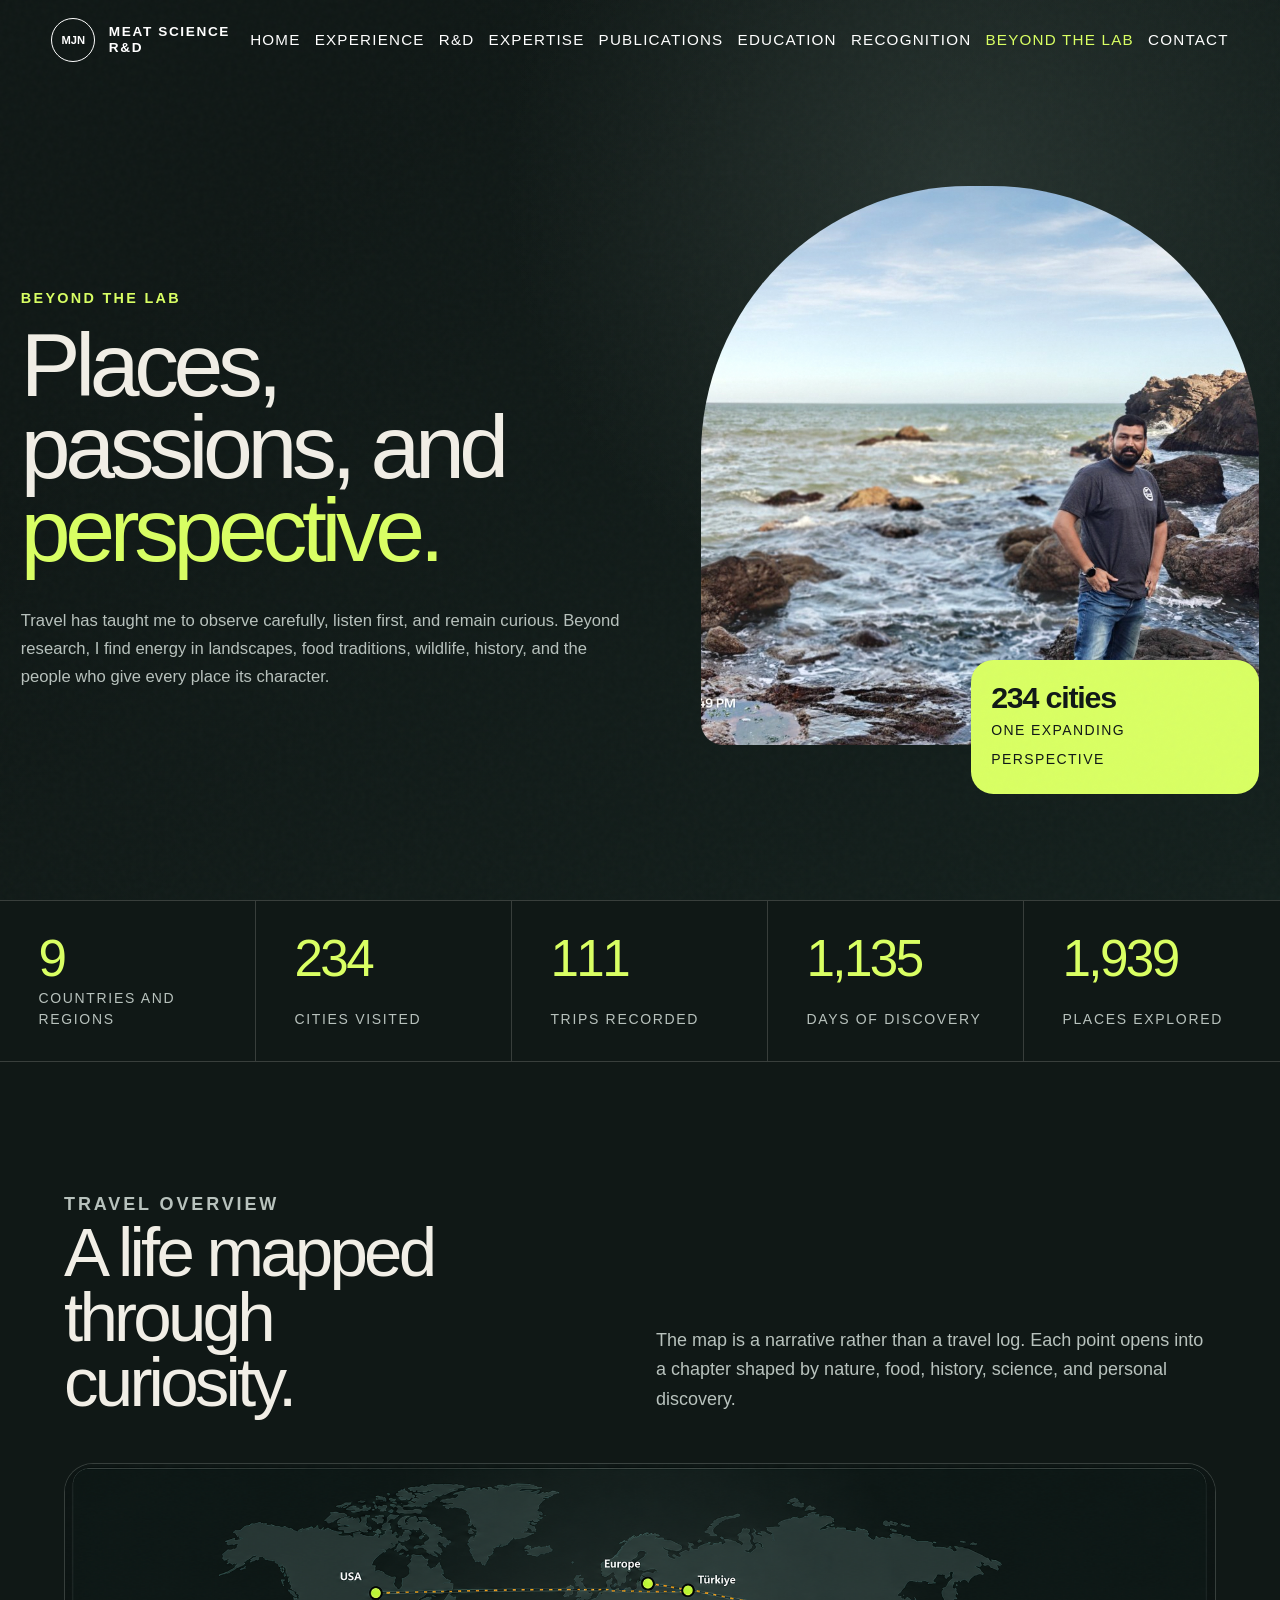
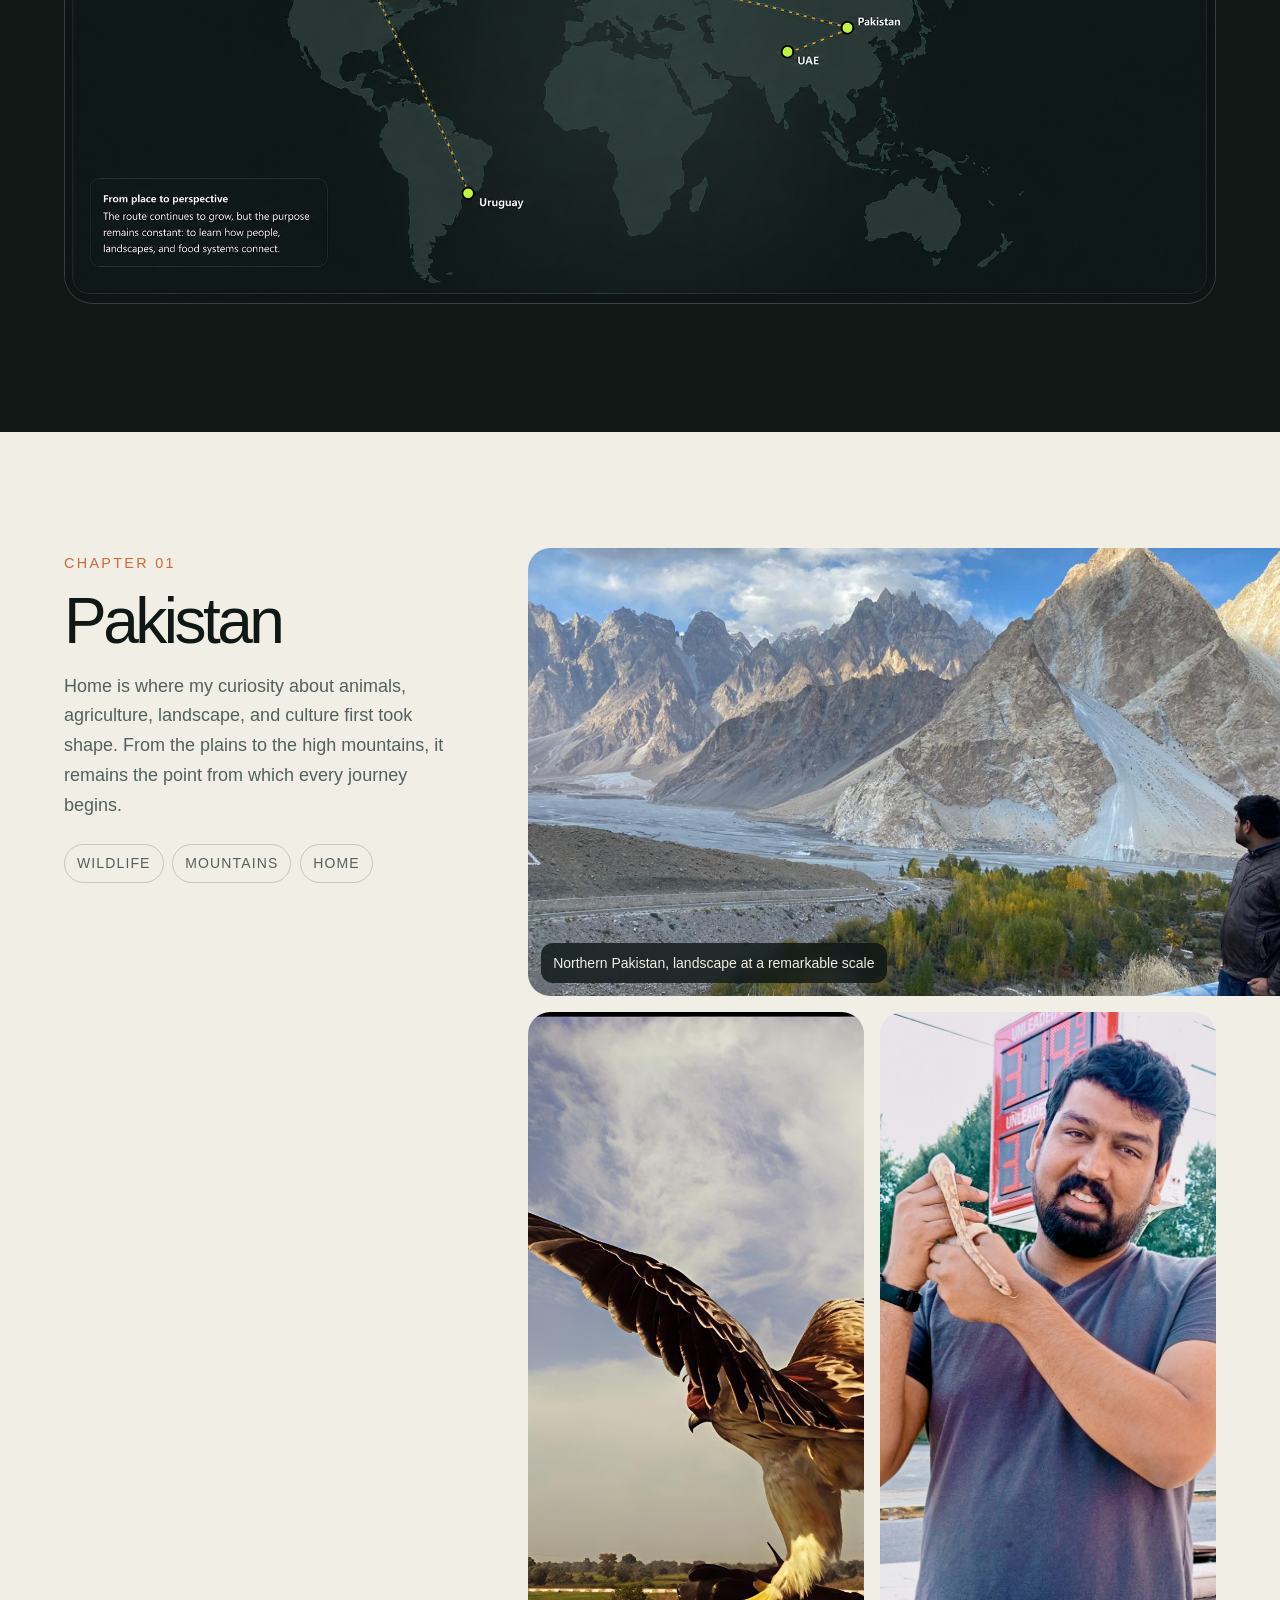
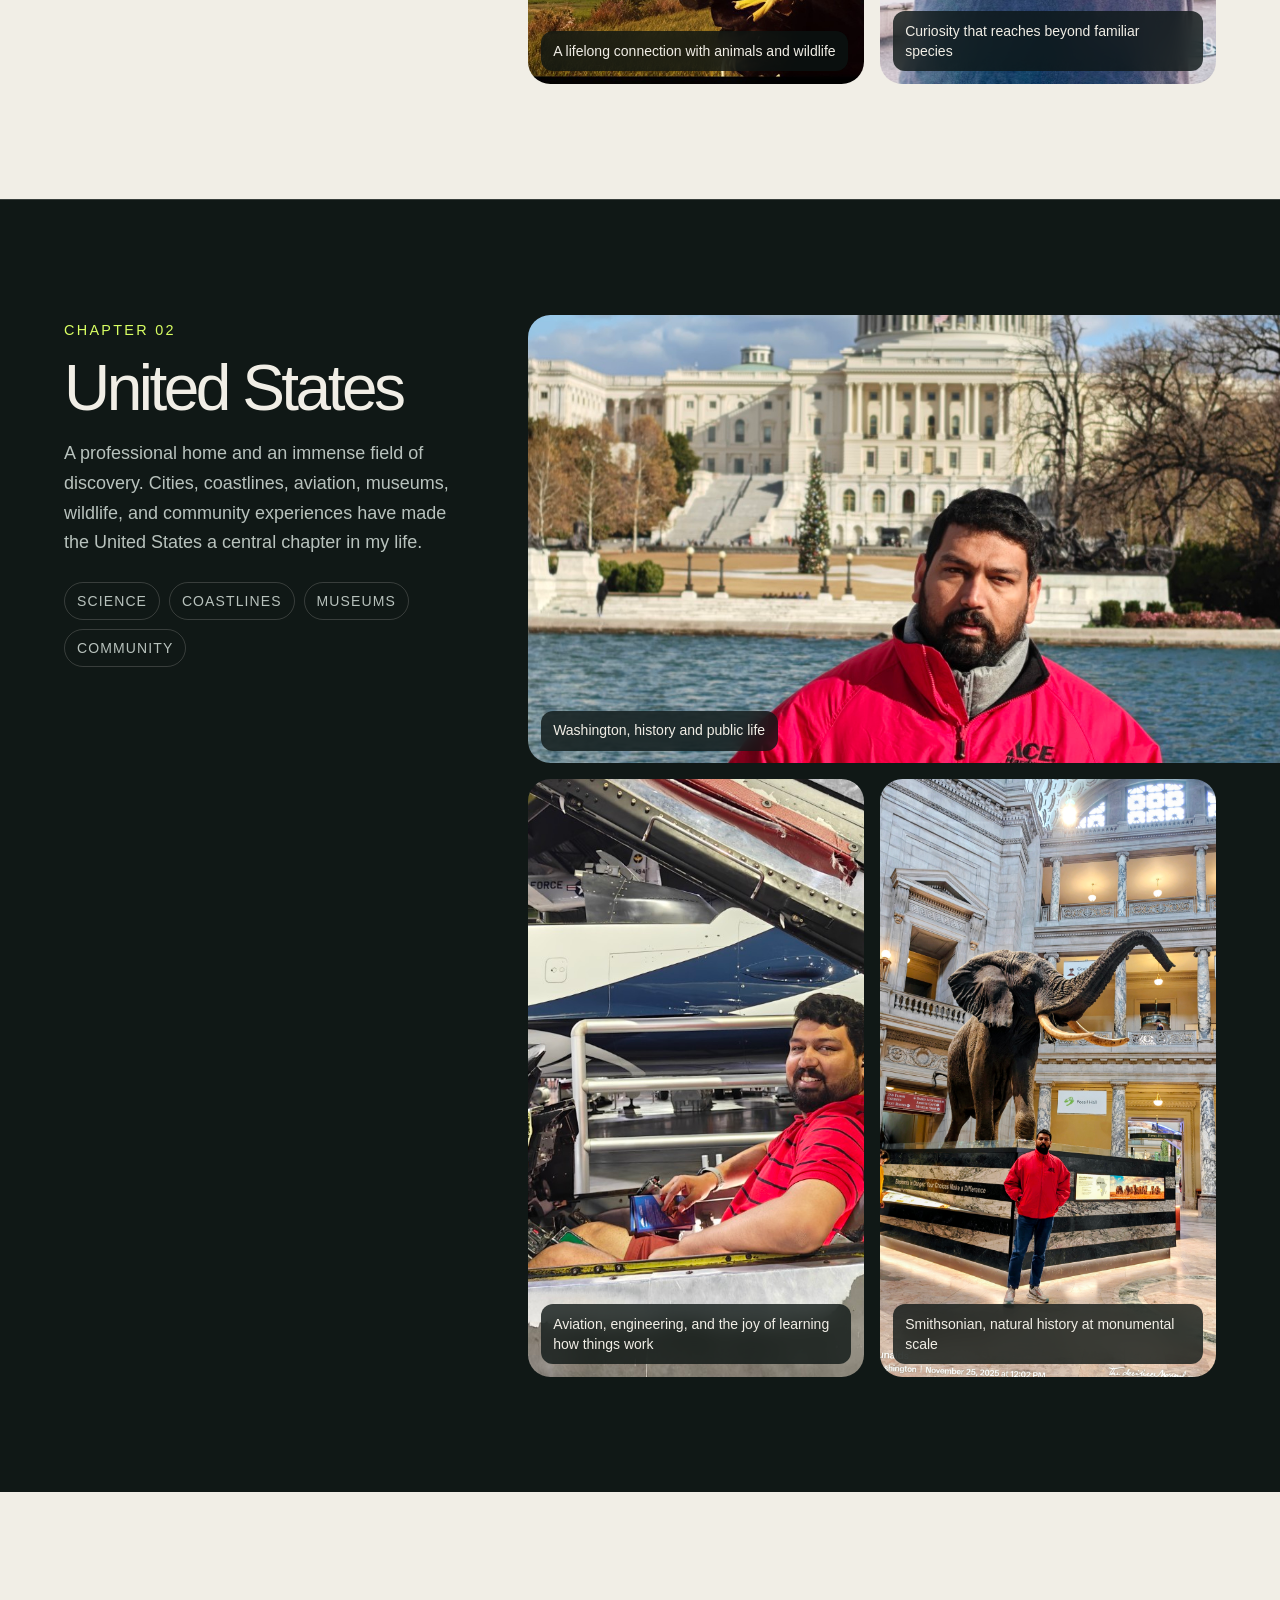
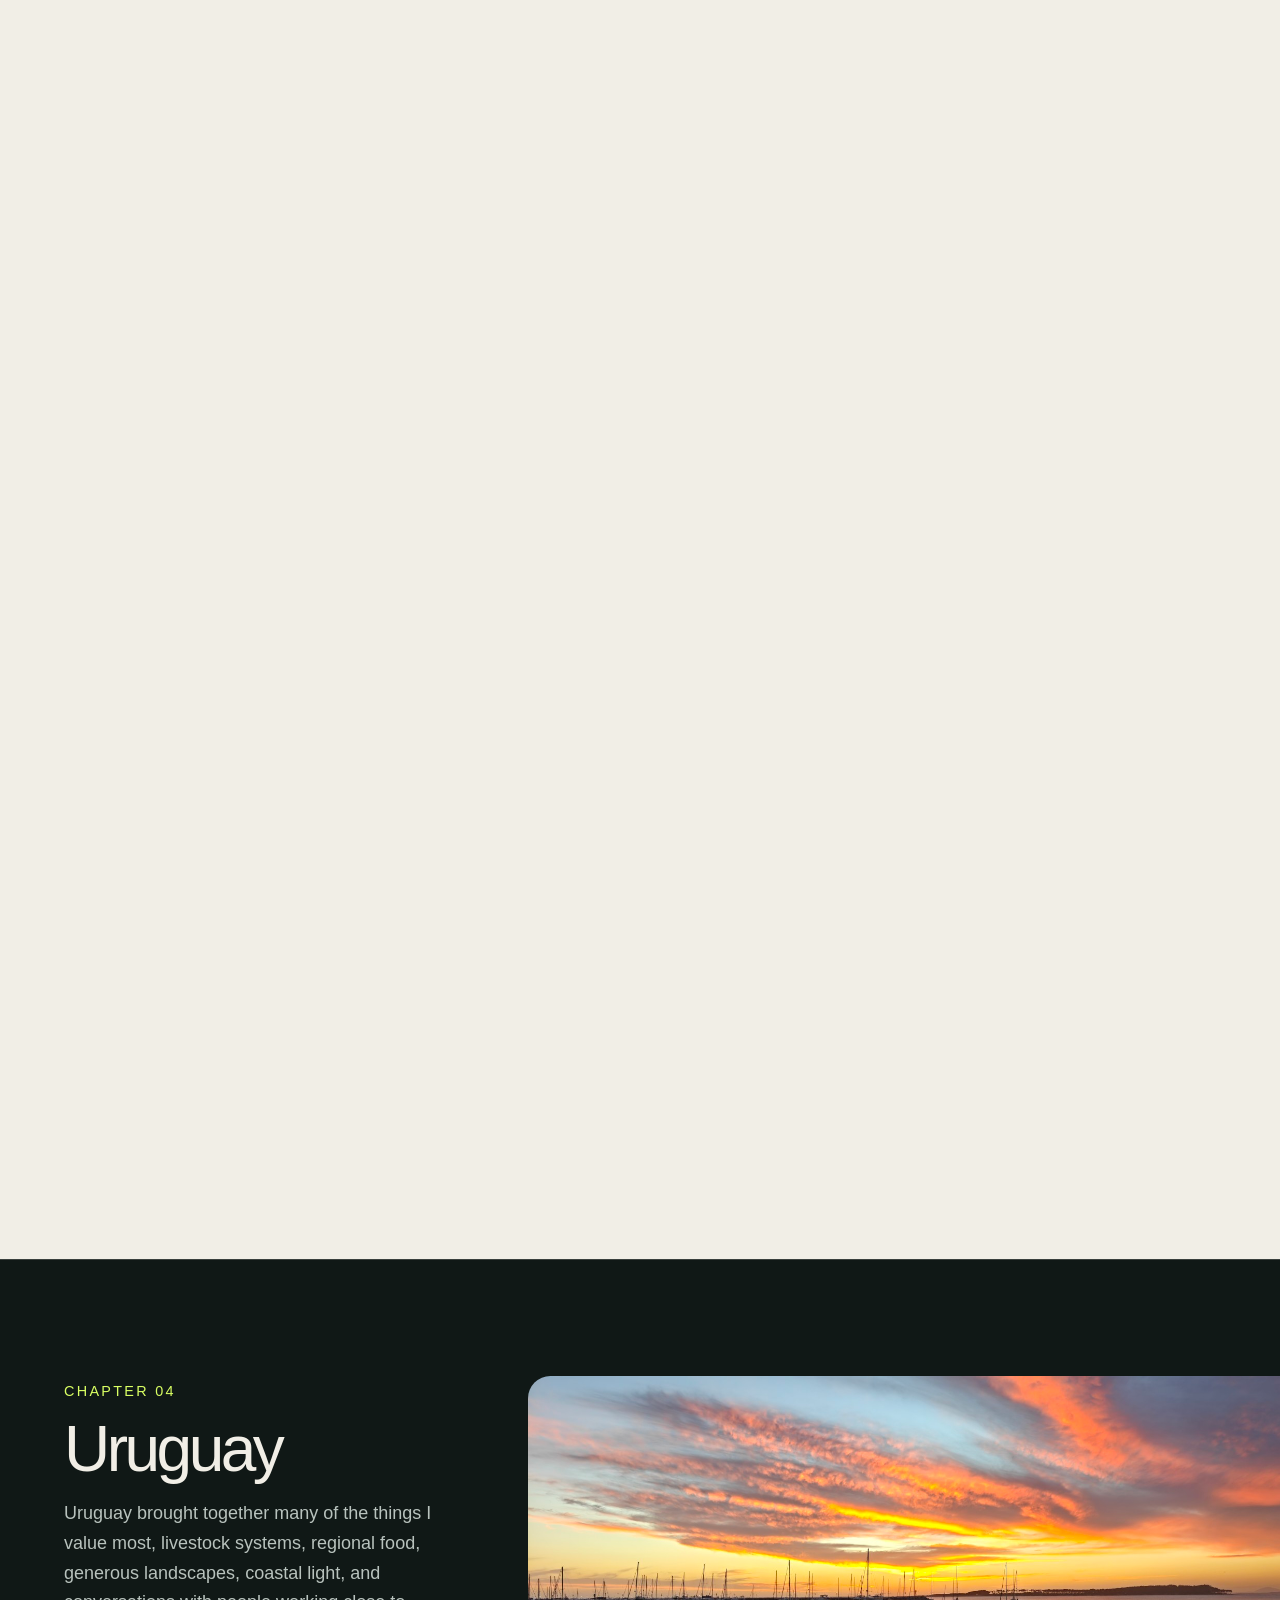
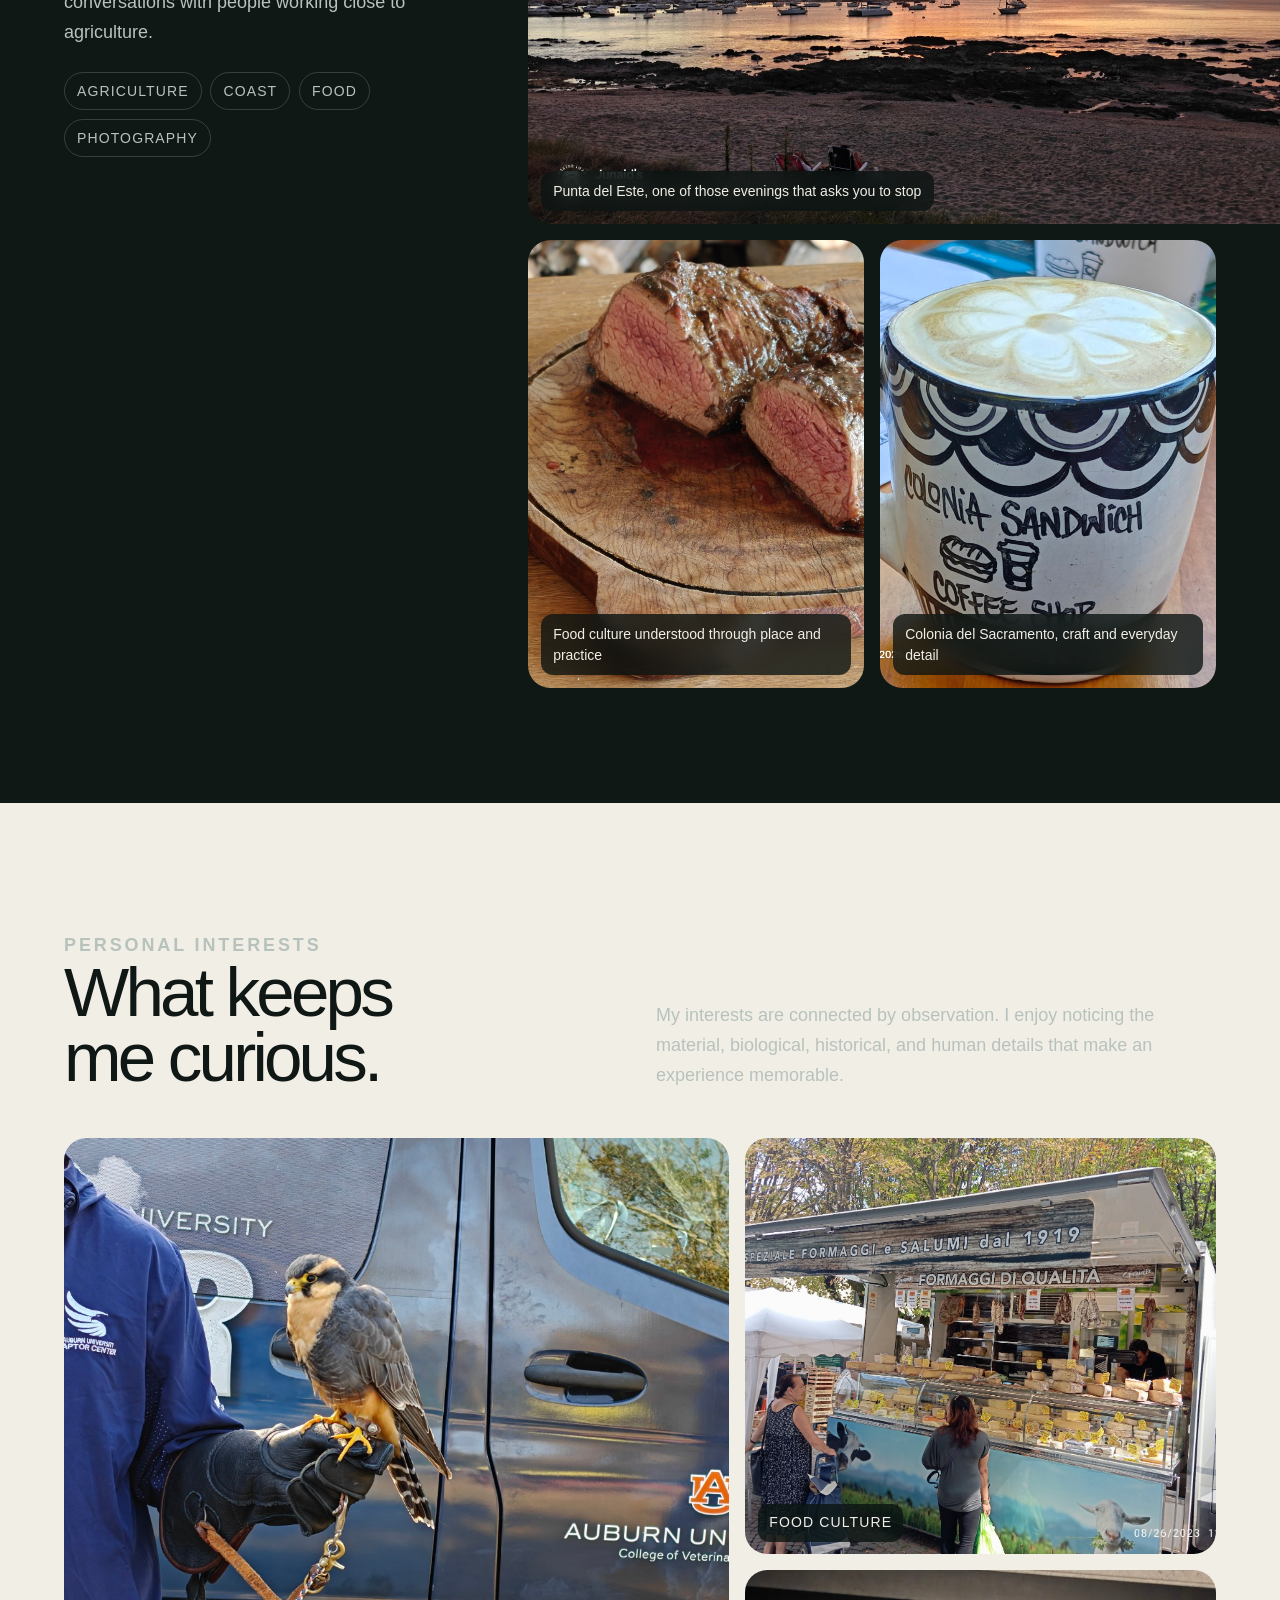
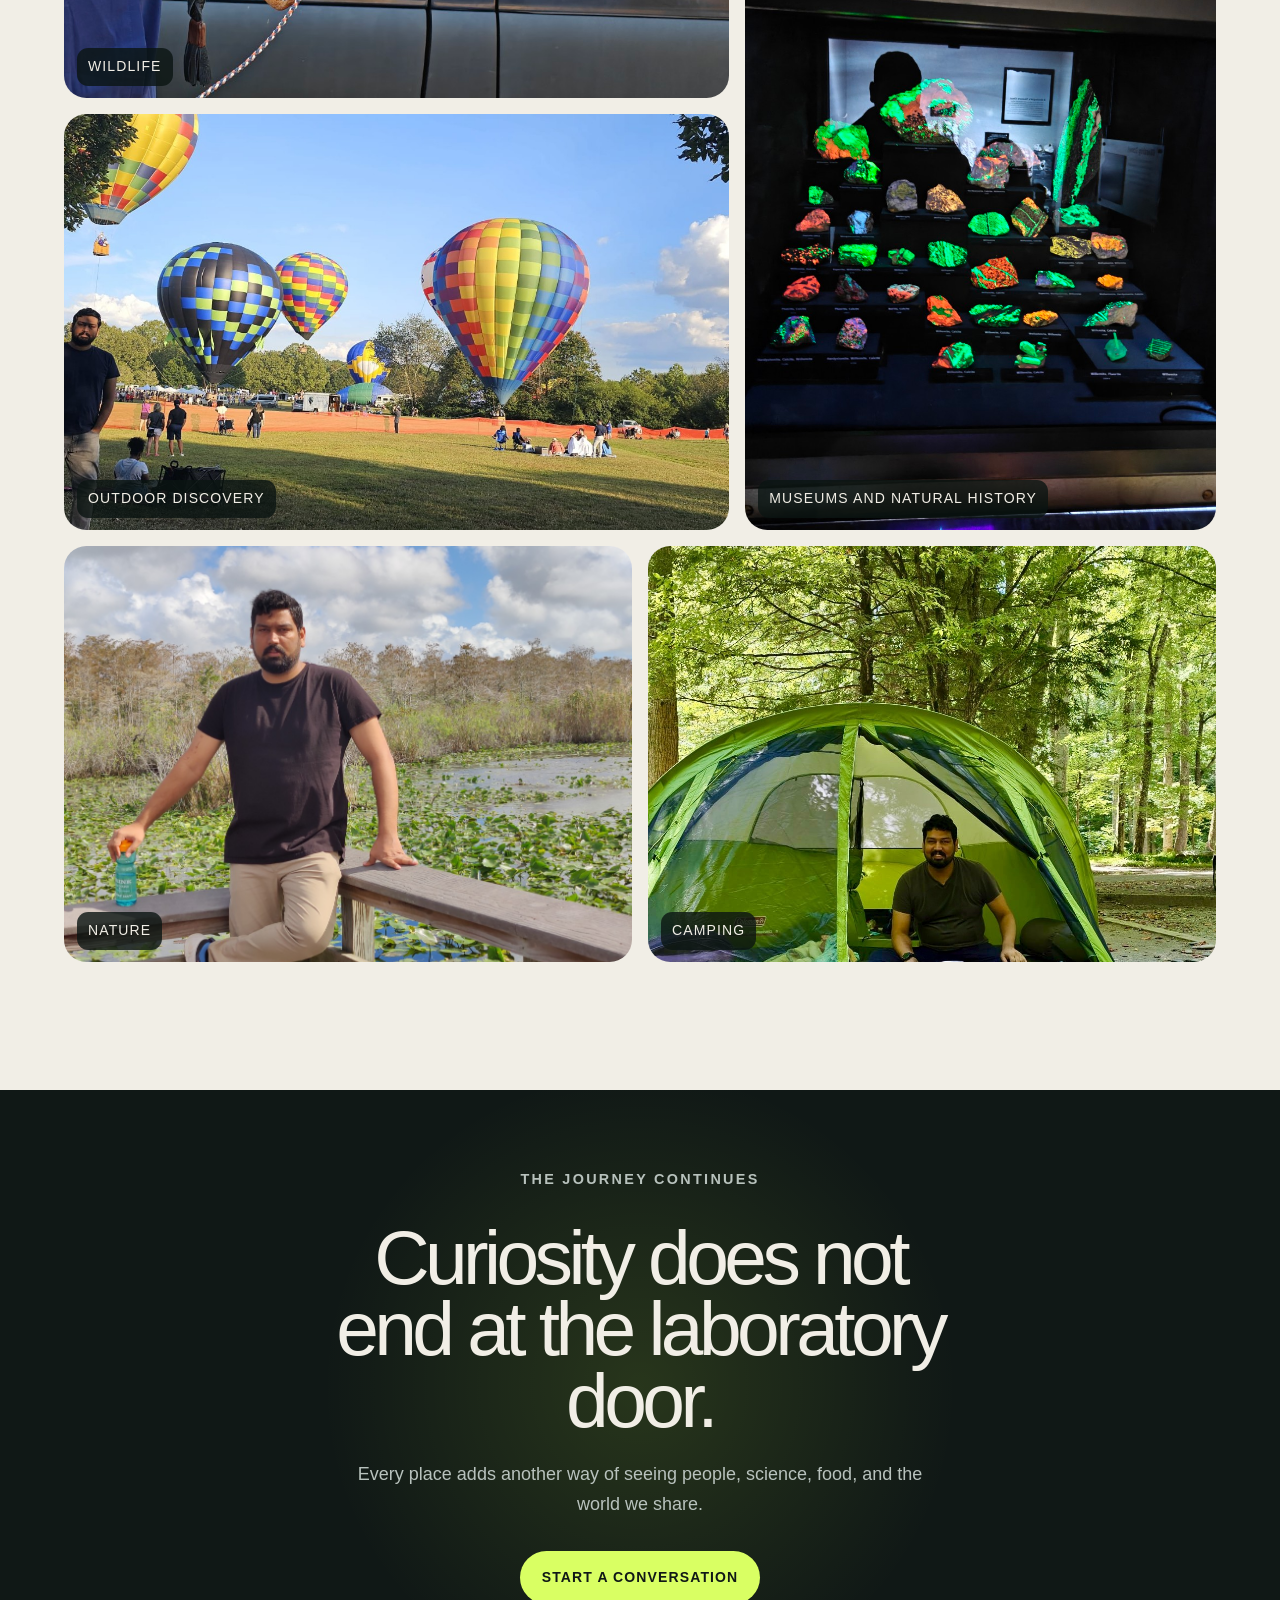
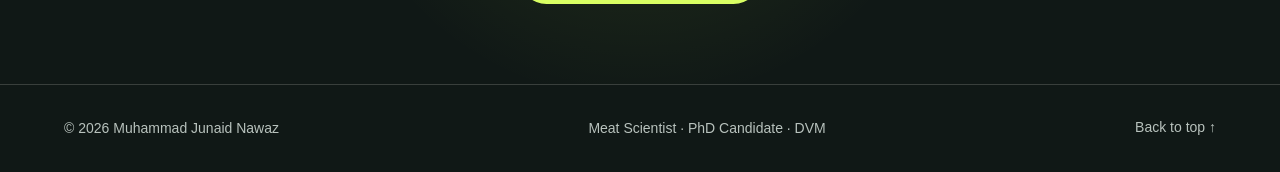
==== commit 4f18aafc: "Align Beyond the Lab with site design system" ====
--- a/beyond-lab.html
+++ b/beyond-lab.html
@@ -7,50 +7,57 @@
   <title>Beyond the Lab | Muhammad Junaid Nawaz</title>
   <style>
     :root {
-      --ink: #0b1412;
-      --ink-soft: #14201d;
-      --ivory: #eeeee7;
+      --ink: #101816;
+      --ink-soft: #23302d;
+      --ivory: #f1eee6;
+      --paper: #f1eee6;
       --mist: #b8c2bd;
       --sage: #73877e;
-      --acid: #c8ff42;
-      --copper: #b96f45;
-      --line: rgba(238,238,231,.18);
+      --acid: #d9ff63;
+      --copper: #c96b3b;
+      --line: rgba(241,238,230,.18);
       --radius: 1.4rem;
     }
     * { box-sizing: border-box; }
     html { scroll-behavior: smooth; background: var(--ink); }
-    body { margin: 0; color: var(--ivory); background: var(--ink); font-family: Inter, ui-sans-serif, system-ui, sans-serif; line-height: 1.45; }
+    body { margin: 0; color: var(--ivory); background: var(--ink); font-family: "DM Sans", sans-serif; line-height: 1.65; overflow-x: hidden; }
     img { width: 100%; display: block; }
     a { color: inherit; }
-    .skip { position: fixed; left: 1rem; top: .75rem; z-index: 100; transform: translateY(-180%); background: var(--acid); color: var(--ink); padding: .65rem 1rem; border-radius: 2rem; }
-    .skip:focus { transform: none; }
-    .site-header { position: sticky; top: 0; z-index: 50; display: flex; align-items: center; justify-content: space-between; padding: 1rem clamp(1rem,4vw,4rem); background: rgba(11,20,18,.88); backdrop-filter: blur(18px); border-bottom: 1px solid var(--line); }
+    .skip-link { position: fixed; left: 1rem; top: -5rem; z-index: 100; background: var(--acid); color: var(--ink); padding: .8rem 1rem; }
+    .skip-link:focus { top: 1rem; }
+    .noise { position: fixed; inset: 0; z-index: 20; pointer-events: none; opacity: .035; background-image: url("data:image/svg+xml,%3Csvg viewBox='0 0 180 180' xmlns='http://www.w3.org/2000/svg'%3E%3Cfilter id='n'%3E%3CfeTurbulence type='fractalNoise' baseFrequency='.9' numOctaves='4' stitchTiles='stitch'/%3E%3C/filter%3E%3Crect width='100%25' height='100%25' filter='url(%23n)' opacity='.7'/%3E%3C/svg%3E"); }
+    .site-header { position: fixed; inset: 0 0 auto; z-index: 30; display: flex; align-items: center; justify-content: space-between; padding: 1.15rem clamp(1.2rem,4vw,4.5rem); color: white; transition: background .35s, color .35s, padding .35s; }
+    .site-header.scrolled { background: rgba(241,238,230,.92); color: var(--ink); padding-block: .75rem; backdrop-filter: blur(16px); border-bottom: 1px solid rgba(16,24,22,.18); }
     .brand { display: flex; align-items: center; gap: .85rem; text-decoration: none; }
-    .monogram { width: 3rem; aspect-ratio: 1; display: grid; place-items: center; border: 1px solid var(--ivory); border-radius: 50%; font-weight: 750; }
-    .brand-text { font-size: .76rem; line-height: 1.05; letter-spacing: .16em; text-transform: uppercase; font-weight: 700; }
-    .nav { display: flex; gap: clamp(.55rem, 1vw, 1.1rem); align-items: center; flex-wrap: wrap; justify-content: flex-end; }
-    .nav a { text-decoration: none; color: var(--mist); font-size: .85rem; }
-    .nav a[aria-current="page"] { color: var(--acid); }
-    .menu-button { display: none; border: 1px solid var(--line); border-radius: 999px; padding: .65rem .9rem; background: transparent; color: var(--ivory); }
+    .brand-mark { display: grid; place-items: center; width: 2.75rem; aspect-ratio: 1; border: 1px solid currentColor; border-radius: 50%; font: 600 .7rem "Manrope", sans-serif; }
+    .brand-copy { font: 600 .64rem/1.05 "Manrope", sans-serif; letter-spacing: .12em; text-transform: uppercase; }
+    .site-nav { display: flex; gap: clamp(.55rem,1.1vw,1.25rem); align-items: center; flex-wrap: wrap; justify-content: flex-end; }
+    .site-nav a { text-decoration: none; font-size: .8rem; letter-spacing: .08em; text-transform: uppercase; }
+    .site-nav a:hover { text-decoration: underline; text-underline-offset: .4em; }
+    .site-nav a[aria-current="page"] { color: var(--acid); }
+    .site-header.scrolled .site-nav a[aria-current="page"] { color: var(--copper); }
+    .menu-button { display: none; border: 0; background: none; color: inherit; font: inherit; }
+    .menu-lines { position: relative; width: 1.2rem; height: 1px; background: currentColor; transition: transform .25s; }
+    .menu-lines::before { content: ""; position: absolute; left: 0; top: -.35rem; width: 100%; height: 1px; background: currentColor; transition: transform .25s, top .25s; }
     main { overflow: clip; }
-    .eyebrow { margin: 0 0 1rem; color: var(--acid); letter-spacing: .18em; text-transform: uppercase; font-size: .72rem; font-weight: 750; }
-    .hero { min-height: calc(100svh - 5rem); display: grid; grid-template-columns: minmax(0,1.05fr) minmax(20rem,.95fr); gap: clamp(2rem,5vw,6rem); align-items: center; padding: clamp(4rem,9vw,8rem) clamp(1rem,5vw,5rem); background: radial-gradient(circle at 75% 20%, rgba(115,135,126,.22), transparent 38%), linear-gradient(135deg,#0b1412 20%,#101c19 100%); }
-    .hero h1 { margin: 0; max-width: 12ch; font-size: clamp(3.5rem,8vw,8.8rem); line-height: .86; letter-spacing: -.065em; font-weight: 620; }
+    .eyebrow { margin: 0 0 1rem; color: var(--acid); letter-spacing: .16em; text-transform: uppercase; font: 600 .72rem/1.35 "Manrope", sans-serif; }
+    .hero { min-height: 100svh; display: grid; grid-template-columns: minmax(0,1.05fr) minmax(20rem,.95fr); gap: clamp(2rem,5vw,6rem); align-items: center; padding: 9rem max(1.3rem,calc((100vw - 1440px) / 2 + 4rem)) 4rem; background: radial-gradient(circle at 75% 20%,rgba(115,135,126,.22),transparent 38%),linear-gradient(135deg,#101816 20%,#14201d 100%); }
+    .hero h1 { margin: 0; max-width: 12ch; font: 500 clamp(3.5rem,7vw,7.2rem)/.92 "Manrope", sans-serif; letter-spacing: -.06em; }
     .hero h1 em { color: var(--acid); font-style: normal; }
-    .hero-intro { max-width: 38rem; margin: 1.8rem 0 0; color: var(--mist); font-size: clamp(1.05rem,1.5vw,1.35rem); }
+    .hero-intro { max-width: 38rem; margin: 2.2rem 0 0; color: var(--mist); font-size: clamp(1rem,1.3vw,1.25rem); line-height: 1.7; }
     .hero-visual { position: relative; min-height: 38rem; }
     .hero-image { position: absolute; inset: 0 7% 4% 0; height: 92%; object-fit: cover; object-position: 68% center; border-radius: 48% 48% var(--radius) var(--radius); filter: saturate(.88) contrast(1.04); }
     .hero-note { position: absolute; right: 0; bottom: 0; width: min(18rem,65%); padding: 1.25rem; background: var(--acid); color: var(--ink); border-radius: var(--radius); }
-    .hero-note strong { display: block; font-size: 1.9rem; letter-spacing: -.04em; }
+    .hero-note strong { display: block; font: 600 1.9rem "Manrope", sans-serif; letter-spacing: -.04em; }
     .hero-note span { font-size: .78rem; letter-spacing: .1em; text-transform: uppercase; }
     .stats { display: grid; grid-template-columns: repeat(5,1fr); border-top: 1px solid var(--line); border-bottom: 1px solid var(--line); }
     .stat { min-height: 10rem; padding: 2rem clamp(1rem,3vw,2.6rem); border-right: 1px solid var(--line); display: flex; flex-direction: column; justify-content: space-between; }
     .stat:last-child { border: 0; }
-    .stat strong { color: var(--acid); font-size: clamp(2rem,4vw,4rem); line-height: 1; letter-spacing: -.05em; }
+    .stat strong { color: var(--acid); font: 500 clamp(2rem,4vw,4rem)/1 "Manrope", sans-serif; letter-spacing: -.05em; }
     .stat span { color: var(--mist); text-transform: uppercase; letter-spacing: .12em; font-size: .68rem; }
     .journey { padding: clamp(5rem,10vw,10rem) clamp(1rem,5vw,5rem); }
     .section-head { display: grid; grid-template-columns: 1fr 1fr; gap: 2rem; align-items: end; margin-bottom: 3rem; }
-    .section-head h2 { margin: 0; max-width: 11ch; font-size: clamp(2.7rem,6vw,6.5rem); line-height: .92; letter-spacing: -.055em; font-weight: 620; }
+    .section-head h2 { margin: 0; max-width: 11ch; font: 500 clamp(2.7rem,5.4vw,5.8rem)/.94 "Manrope", sans-serif; letter-spacing: -.055em; }
     .section-head p { max-width: 38rem; margin: 0; color: var(--mist); font-size: 1.08rem; }
     .map-shell { position: relative; border: 1px solid var(--line); border-radius: calc(var(--radius) * 1.3); overflow: hidden; background: radial-gradient(circle at 50% 45%,rgba(115,135,126,.22),transparent 48%),#0d1816; }
     .map-shell img { display: block; width: 100%; height: auto; }
@@ -64,7 +71,7 @@
     .chapter { display: grid; grid-template-columns: minmax(16rem,.72fr) minmax(0,1.28fr); gap: clamp(2rem,6vw,7rem); padding: clamp(5rem,9vw,9rem) clamp(1rem,5vw,5rem); border-top: 1px solid var(--line); }
     .chapter-copy { position: sticky; top: 8rem; align-self: start; }
     .chapter-index { color: var(--acid); font-size: .72rem; letter-spacing: .16em; text-transform: uppercase; }
-    .chapter h2 { margin: .9rem 0 1.3rem; font-size: clamp(2.8rem,5.5vw,6rem); line-height: .9; letter-spacing: -.055em; font-weight: 620; }
+    .chapter h2 { margin: .9rem 0 1.3rem; font: 500 clamp(2.8rem,5vw,5.5rem)/.92 "Manrope", sans-serif; letter-spacing: -.055em; }
     .chapter-copy p { max-width: 31rem; color: var(--mist); font-size: 1.05rem; }
     .chapter-tags { display: flex; flex-wrap: wrap; gap: .55rem; margin-top: 1.5rem; }
     .chapter-tags span { border: 1px solid var(--line); border-radius: 999px; padding: .5rem .75rem; color: var(--mist); font-size: .72rem; text-transform: uppercase; letter-spacing: .08em; }
@@ -91,14 +98,23 @@
     .passion:nth-child(5) { grid-column: span 6; grid-row: span 3; }
     .passion:nth-child(6) { grid-column: span 6; grid-row: span 3; }
     .closing { min-height: 65svh; display: grid; place-items: center; text-align: center; padding: 5rem 1rem; background: radial-gradient(circle,rgba(200,255,66,.13),transparent 45%),var(--ink); }
-    .closing h2 { max-width: 15ch; margin: 0 auto 1.5rem; font-size: clamp(3rem,7vw,7rem); line-height: .91; letter-spacing: -.06em; font-weight: 620; }
+    .closing h2 { max-width: 15ch; margin: 0 auto 1.5rem; font: 500 clamp(3rem,6vw,6rem)/.93 "Manrope", sans-serif; letter-spacing: -.06em; }
     .closing p { max-width: 38rem; color: var(--mist); margin: 0 auto 2rem; }
-    .button { display: inline-flex; align-items: center; justify-content: center; min-width: 15rem; padding: 1rem 1.35rem; border-radius: 999px; background: var(--acid); color: var(--ink); text-decoration: none; text-transform: uppercase; letter-spacing: .08em; font-weight: 760; font-size: .78rem; }
-    footer { display: flex; justify-content: space-between; gap: 2rem; padding: 2rem clamp(1rem,5vw,5rem); color: var(--mist); border-top: 1px solid var(--line); font-size: .78rem; }
+    .button { display: inline-flex; align-items: center; justify-content: center; min-width: 15rem; padding: 1rem 1.35rem; border-radius: 999px; background: var(--acid); color: var(--ink); text-decoration: none; text-transform: uppercase; letter-spacing: .08em; font: 700 .78rem "Manrope", sans-serif; }
+    .site-footer { display: flex; justify-content: space-between; gap: 2rem; padding: 2rem clamp(1rem,5vw,5rem); color: var(--mist); border-top: 1px solid var(--line); font-size: .78rem; }
+    .site-footer p { margin: 0; }
+    .site-footer a { text-decoration: none; }
+    [data-reveal] { opacity: 0; transform: translateY(28px); transition: opacity .8s ease, transform .8s cubic-bezier(.2,.8,.2,1); }
+    [data-reveal].visible { opacity: 1; transform: none; }
     @media (max-width: 900px) {
-      .nav { display: none; }
-      .menu-button { display: block; }
-      .hero { grid-template-columns: 1fr; min-height: auto; padding-top: 5rem; }
+      .menu-button { display: flex; gap: .6rem; align-items: center; text-transform: uppercase; font-size: .7rem; letter-spacing: .1em; cursor: pointer; }
+      .menu-button[aria-expanded="true"] .menu-lines { transform: rotate(45deg); }
+      .menu-button[aria-expanded="true"] .menu-lines::before { top: 0; transform: rotate(-90deg); }
+      .site-nav { position: absolute; top: 100%; left: 0; right: 0; display: none; flex-direction: column; align-items: stretch; gap: 0; background: var(--paper); color: var(--ink); padding: 1rem 1.3rem 1.5rem; border-bottom: 1px solid rgba(16,24,22,.18); }
+      .site-nav.open { display: flex; }
+      .site-nav a { padding: .9rem 0; border-bottom: 1px solid rgba(16,24,22,.18); }
+      .site-nav a[aria-current="page"] { color: var(--copper); }
+      .hero { grid-template-columns: 1fr; min-height: auto; padding-top: 9rem; }
       .hero h1 { max-width: 9ch; font-size: clamp(3.7rem,16vw,6.5rem); }
       .hero-visual { min-height: 35rem; }
       .stats { grid-template-columns: repeat(2,1fr); }
@@ -110,7 +126,7 @@
       .photo, .photo.tall { min-height: 31rem; }
     }
     @media (max-width: 600px) {
-      .brand-text { display: none; }
+      .brand-copy { display: none; }
       .hero { padding-inline: 1rem; }
       .hero-visual { min-height: 31rem; }
       .hero-image { inset: 0 0 4rem 0; height: calc(100% - 4rem); }
@@ -125,59 +141,62 @@
       .photo, .photo.tall { min-height: 30rem; }
       .passion-grid { display: grid; grid-template-columns: 1fr; grid-auto-rows: 24rem; }
       .passion:nth-child(n) { grid-column: auto; grid-row: auto; }
-      footer { flex-direction: column; }
+      .site-footer { flex-direction: column; }
     }
-    @media (prefers-reduced-motion: reduce) { html { scroll-behavior: auto; } .photo img { transition: none; } }
+    @media (prefers-reduced-motion: reduce) { html { scroll-behavior: auto; } .photo img, [data-reveal] { transition: none; } [data-reveal] { opacity: 1; transform: none; } }
   </style>
   <link rel="stylesheet" href="typography.css">
 </head>
-<body>
-  <a class="skip" href="#content">Skip to content</a>
-  <header class="site-header">
-    <a class="brand" href="index.html" aria-label="Muhammad Junaid Nawaz home">
-      <span class="monogram">MJN</span>
-      <span class="brand-text">Meat Science<br>Research and Development</span>
+<body class="beyond-page">
+  <a class="skip-link" href="#main">Skip to content</a>
+  <div class="noise" aria-hidden="true"></div>
+  <header class="site-header" data-header>
+    <a class="brand" href="index.html" aria-label="Muhammad Junaid Nawaz, home">
+      <span class="brand-mark">MJN</span>
+      <span class="brand-copy">Meat Science<br>R&amp;D</span>
     </a>
-    <nav class="nav" aria-label="Primary navigation">
+    <button class="menu-button" type="button" aria-expanded="false" aria-controls="site-nav" data-menu>
+      <span>Menu</span><span class="menu-lines" aria-hidden="true"></span>
+    </button>
+    <nav id="site-nav" class="site-nav" aria-label="Primary navigation">
       <a href="index.html">Home</a><a href="experience.html">Experience</a><a href="projects.html">R&amp;D</a><a href="expertise.html">Expertise</a><a href="publications.html">Publications</a><a href="education.html">Education</a><a href="recognition.html">Recognition</a><a href="beyond-lab.html" aria-current="page">Beyond the Lab</a><a href="contact.html">Contact</a>
     </nav>
-    <button class="menu-button" type="button" aria-label="Open menu">Menu</button>
   </header>
 
-  <main id="content">
+  <main id="main">
     <section class="hero">
-      <div>
+      <div data-reveal>
         <p class="eyebrow">Beyond the Lab</p>
         <h1>Places, passions, and <em>perspective.</em></h1>
         <p class="hero-intro">Travel has taught me to observe carefully, listen first, and remain curious. Beyond research, I find energy in landscapes, food traditions, wildlife, history, and the people who give every place its character.</p>
       </div>
-      <div class="hero-visual">
+      <div class="hero-visual" data-reveal>
         <img class="hero-image" src="upload/06-1000274985.jpg" alt="Muhammad Junaid Nawaz on the rocky coast of Punta Ballena, Uruguay">
         <div class="hero-note"><strong>234 cities</strong><span>One expanding perspective</span></div>
       </div>
     </section>
 
     <section class="stats" aria-label="Travel summary">
-      <div class="stat"><strong>9</strong><span>Countries and regions</span></div>
-      <div class="stat"><strong>234</strong><span>Cities visited</span></div>
-      <div class="stat"><strong>111</strong><span>Trips recorded</span></div>
-      <div class="stat"><strong>1,135</strong><span>Days of discovery</span></div>
-      <div class="stat"><strong>1,939</strong><span>Places explored</span></div>
+      <div class="stat" data-reveal><strong>9</strong><span>Countries and regions</span></div>
+      <div class="stat" data-reveal><strong>234</strong><span>Cities visited</span></div>
+      <div class="stat" data-reveal><strong>111</strong><span>Trips recorded</span></div>
+      <div class="stat" data-reveal><strong>1,135</strong><span>Days of discovery</span></div>
+      <div class="stat" data-reveal><strong>1,939</strong><span>Places explored</span></div>
     </section>
 
     <section class="journey">
-      <div class="section-head">
+      <div class="section-head" data-reveal>
         <div><p class="eyebrow">Travel overview</p><h2>A life mapped through curiosity.</h2></div>
         <p>The map is a narrative rather than a travel log. Each point opens into a chapter shaped by nature, food, history, science, and personal discovery.</p>
       </div>
-      <div class="map-shell">
+      <div class="map-shell" data-reveal>
         <img src="upload/world_map.png" alt="World map tracing a journey from Pakistan through the United Arab Emirates, Türkiye, Europe, the United States, and Uruguay">
       </div>
     </section>
 
     <section class="chapter">
-      <div class="chapter-copy"><span class="chapter-index">Chapter 01</span><h2>Pakistan</h2><p>Home is where my curiosity about animals, agriculture, landscape, and culture first took shape. From the plains to the high mountains, it remains the point from which every journey begins.</p><div class="chapter-tags"><span>Wildlife</span><span>Mountains</span><span>Home</span></div></div>
-      <div class="gallery">
+      <div class="chapter-copy" data-reveal><span class="chapter-index">Chapter 01</span><h2>Pakistan</h2><p>Home is where my curiosity about animals, agriculture, landscape, and culture first took shape. From the plains to the high mountains, it remains the point from which every journey begins.</p><div class="chapter-tags"><span>Wildlife</span><span>Mountains</span><span>Home</span></div></div>
+      <div class="gallery" data-reveal>
         <figure class="photo wide"><img loading="lazy" src="upload/10-1000006528.jpg" alt="Muhammad Junaid Nawaz viewing the mountains of northern Pakistan"><figcaption>Northern Pakistan, landscape at a remarkable scale</figcaption></figure>
         <figure class="photo tall"><img loading="lazy" src="upload/10-1000315346.jpg" alt="Muhammad Junaid Nawaz handling a trained raptor"><figcaption>A lifelong connection with animals and wildlife</figcaption></figure>
         <figure class="photo tall"><img loading="lazy" src="upload/01-1000253071.jpg" alt="Muhammad Junaid Nawaz carefully holding a small snake"><figcaption>Curiosity that reaches beyond familiar species</figcaption></figure>
@@ -185,8 +204,8 @@
     </section>
 
     <section class="chapter">
-      <div class="chapter-copy"><span class="chapter-index">Chapter 02</span><h2>United States</h2><p>A professional home and an immense field of discovery. Cities, coastlines, aviation, museums, wildlife, and community experiences have made the United States a central chapter in my life.</p><div class="chapter-tags"><span>Science</span><span>Coastlines</span><span>Museums</span><span>Community</span></div></div>
-      <div class="gallery">
+      <div class="chapter-copy" data-reveal><span class="chapter-index">Chapter 02</span><h2>United States</h2><p>A professional home and an immense field of discovery. Cities, coastlines, aviation, museums, wildlife, and community experiences have made the United States a central chapter in my life.</p><div class="chapter-tags"><span>Science</span><span>Coastlines</span><span>Museums</span><span>Community</span></div></div>
+      <div class="gallery" data-reveal>
         <figure class="photo wide"><img loading="lazy" src="upload/02-1000250342.jpg" alt="Muhammad Junaid Nawaz in front of the United States Capitol"><figcaption>Washington, history and public life</figcaption></figure>
         <figure class="photo"><img loading="lazy" src="upload/03-1000196199.jpg" alt="Muhammad Junaid Nawaz seated in an aircraft cockpit"><figcaption>Aviation, engineering, and the joy of learning how things work</figcaption></figure>
         <figure class="photo"><img loading="lazy" src="upload/Smithsonian_Meuseum_DC.jpg" alt="Muhammad Junaid Nawaz visiting the Smithsonian National Museum of Natural History in Washington, D.C."><figcaption>Smithsonian, natural history at monumental scale</figcaption></figure>
@@ -194,8 +213,8 @@
     </section>
 
     <section class="chapter">
-      <div class="chapter-copy"><span class="chapter-index">Chapter 03</span><h2>Europe and Türkiye</h2><p>Architecture, markets, mountains, and living history. These journeys sharpened my eye for detail and deepened my appreciation for how food traditions carry science, craft, and identity.</p><div class="chapter-tags"><span>Architecture</span><span>Food culture</span><span>History</span><span>Alpine landscapes</span></div></div>
-      <div class="gallery">
+      <div class="chapter-copy" data-reveal><span class="chapter-index">Chapter 03</span><h2>Europe and Türkiye</h2><p>Architecture, markets, mountains, and living history. These journeys sharpened my eye for detail and deepened my appreciation for how food traditions carry science, craft, and identity.</p><div class="chapter-tags"><span>Architecture</span><span>Food culture</span><span>History</span><span>Alpine landscapes</span></div></div>
+      <div class="gallery" data-reveal>
         <figure class="photo wide"><img loading="lazy" src="upload/03-1000022671.jpg" alt="Muhammad Junaid Nawaz in an Alpine mountain landscape"><figcaption>The Alps, scale, silence, and perspective</figcaption></figure>
         <figure class="photo tall"><img loading="lazy" src="upload/06-1000022567.jpg" alt="Muhammad Junaid Nawaz at the Colosseum in Rome"><figcaption>Rome, history experienced at human scale</figcaption></figure>
         <figure class="photo tall"><img loading="lazy" src="upload/09-1000315556.jpg" alt="Muhammad Junaid Nawaz in front of a mosque in Istanbul"><figcaption>Istanbul, culture spanning continents</figcaption></figure>
@@ -203,8 +222,8 @@
     </section>
 
     <section class="chapter">
-      <div class="chapter-copy"><span class="chapter-index">Chapter 04</span><h2>Uruguay</h2><p>Uruguay brought together many of the things I value most, livestock systems, regional food, generous landscapes, coastal light, and conversations with people working close to agriculture.</p><div class="chapter-tags"><span>Agriculture</span><span>Coast</span><span>Food</span><span>Photography</span></div></div>
-      <div class="gallery">
+      <div class="chapter-copy" data-reveal><span class="chapter-index">Chapter 04</span><h2>Uruguay</h2><p>Uruguay brought together many of the things I value most, livestock systems, regional food, generous landscapes, coastal light, and conversations with people working close to agriculture.</p><div class="chapter-tags"><span>Agriculture</span><span>Coast</span><span>Food</span><span>Photography</span></div></div>
+      <div class="gallery" data-reveal>
         <figure class="photo wide"><img loading="lazy" src="upload/10-1000275104.jpg" alt="Sunset over the harbor at Punta del Este, Uruguay"><figcaption>Punta del Este, one of those evenings that asks you to stop</figcaption></figure>
         <figure class="photo"><img loading="lazy" src="upload/09-1000274932.jpg" alt="Uruguayan beef and sausage prepared for tasting"><figcaption>Food culture understood through place and practice</figcaption></figure>
         <figure class="photo"><img loading="lazy" src="upload/colonia_uruguay.jpg" alt="A handcrafted coffee cup in Colonia del Sacramento, Uruguay"><figcaption>Colonia del Sacramento, craft and everyday detail</figcaption></figure>
@@ -212,8 +231,8 @@
     </section>
 
     <section class="passions">
-      <div class="section-head"><div><p class="eyebrow">Personal interests</p><h2>What keeps me curious.</h2></div><p>My interests are connected by observation. I enjoy noticing the material, biological, historical, and human details that make an experience memorable.</p></div>
-      <div class="passion-grid">
+      <div class="section-head" data-reveal><div><p class="eyebrow">Personal interests</p><h2>What keeps me curious.</h2></div><p>My interests are connected by observation. I enjoy noticing the material, biological, historical, and human details that make an experience memorable.</p></div>
+      <div class="passion-grid" data-reveal>
         <div class="passion"><img loading="lazy" src="upload/07-1000225363.jpg" alt="A trained raptor from Auburn University"><span>Wildlife</span></div>
         <div class="passion"><img loading="lazy" src="upload/04-1000022799.jpg" alt="Cheese and cured meat market in Italy"><span>Food culture</span></div>
         <div class="passion"><img loading="lazy" src="upload/05-1000249004.jpg" alt="Fluorescent minerals glowing in a museum display"><span>Museums and natural history</span></div>
@@ -223,8 +242,44 @@
       </div>
     </section>
 
-    <section class="closing"><div><p class="eyebrow">The journey continues</p><h2>Curiosity does not end at the laboratory door.</h2><p>Every place adds another way of seeing people, science, food, and the world we share.</p><a class="button" href="contact.html">Start a conversation</a></div></section>
+    <section class="closing"><div data-reveal><p class="eyebrow">The journey continues</p><h2>Curiosity does not end at the laboratory door.</h2><p>Every place adds another way of seeing people, science, food, and the world we share.</p><a class="button" href="contact.html">Start a conversation</a></div></section>
   </main>
-  <footer><span>© Muhammad Junaid Nawaz</span><span>Meat Scientist, PhD Candidate, DVM</span></footer>
+  <footer class="site-footer"><p>© <span data-year></span> Muhammad Junaid Nawaz</p><p>Meat Scientist · PhD Candidate · DVM</p><a href="#main">Back to top ↑</a></footer>
+  <script>
+const header = document.querySelector('[data-header]');
+const menuButton = document.querySelector('[data-menu]');
+const nav = document.querySelector('#site-nav');
+
+const updateHeader = () => header.classList.toggle('scrolled', window.scrollY > 48);
+updateHeader();
+window.addEventListener('scroll', updateHeader, { passive: true });
+
+menuButton.addEventListener('click', () => {
+  const open = menuButton.getAttribute('aria-expanded') === 'true';
+  menuButton.setAttribute('aria-expanded', String(!open));
+  nav.classList.toggle('open', !open);
+});
+
+nav.querySelectorAll('a').forEach((link) => link.addEventListener('click', () => {
+  menuButton.setAttribute('aria-expanded', 'false');
+  nav.classList.remove('open');
+}));
+
+const reducedMotion = window.matchMedia('(prefers-reduced-motion: reduce)').matches;
+if (!reducedMotion && 'IntersectionObserver' in window) {
+  const revealObserver = new IntersectionObserver((entries) => {
+    entries.forEach((entry) => {
+      if (!entry.isIntersecting) return;
+      entry.target.classList.add('visible');
+      revealObserver.unobserve(entry.target);
+    });
+  }, { threshold: 0.12, rootMargin: '0px 0px -40px' });
+  document.querySelectorAll('[data-reveal]').forEach((item) => revealObserver.observe(item));
+} else {
+  document.querySelectorAll('[data-reveal]').forEach((item) => item.classList.add('visible'));
+}
+
+document.querySelector('[data-year]').textContent = new Date().getFullYear();
+  </script>
 </body>
 </html>
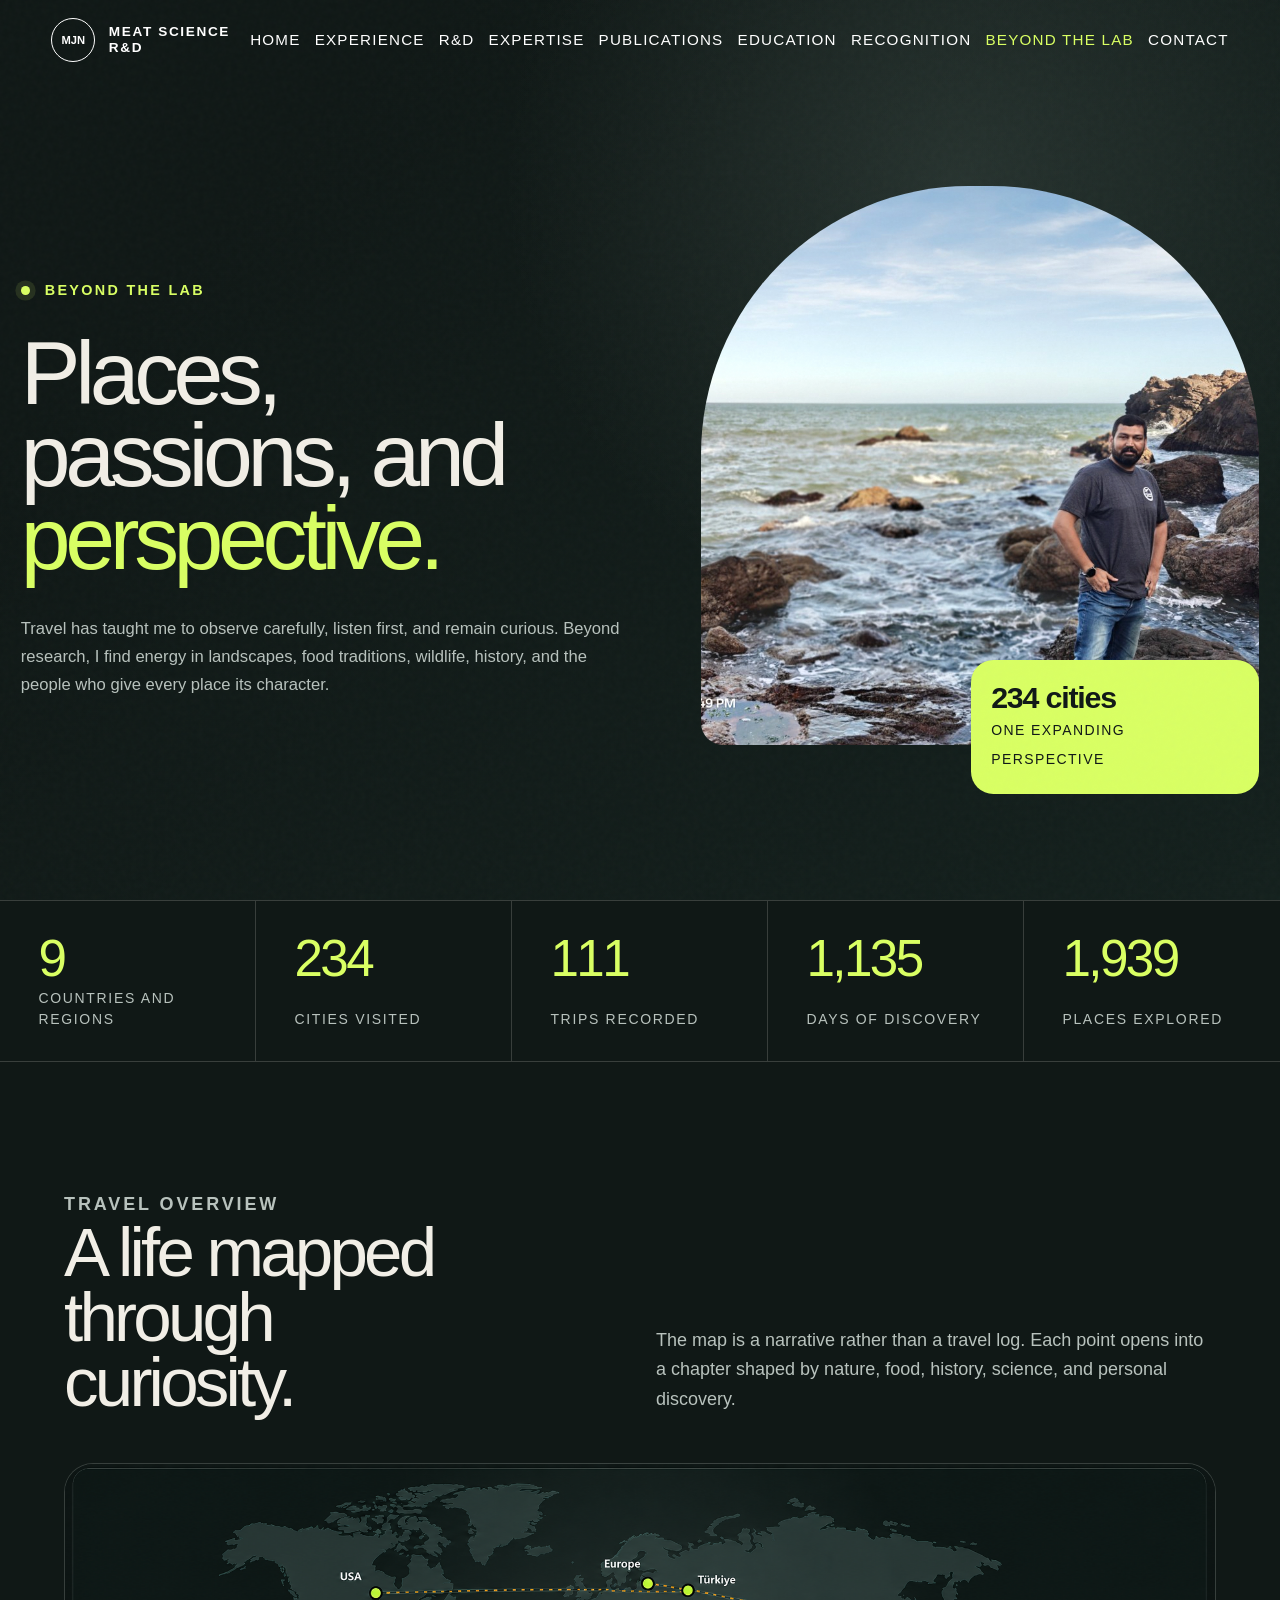
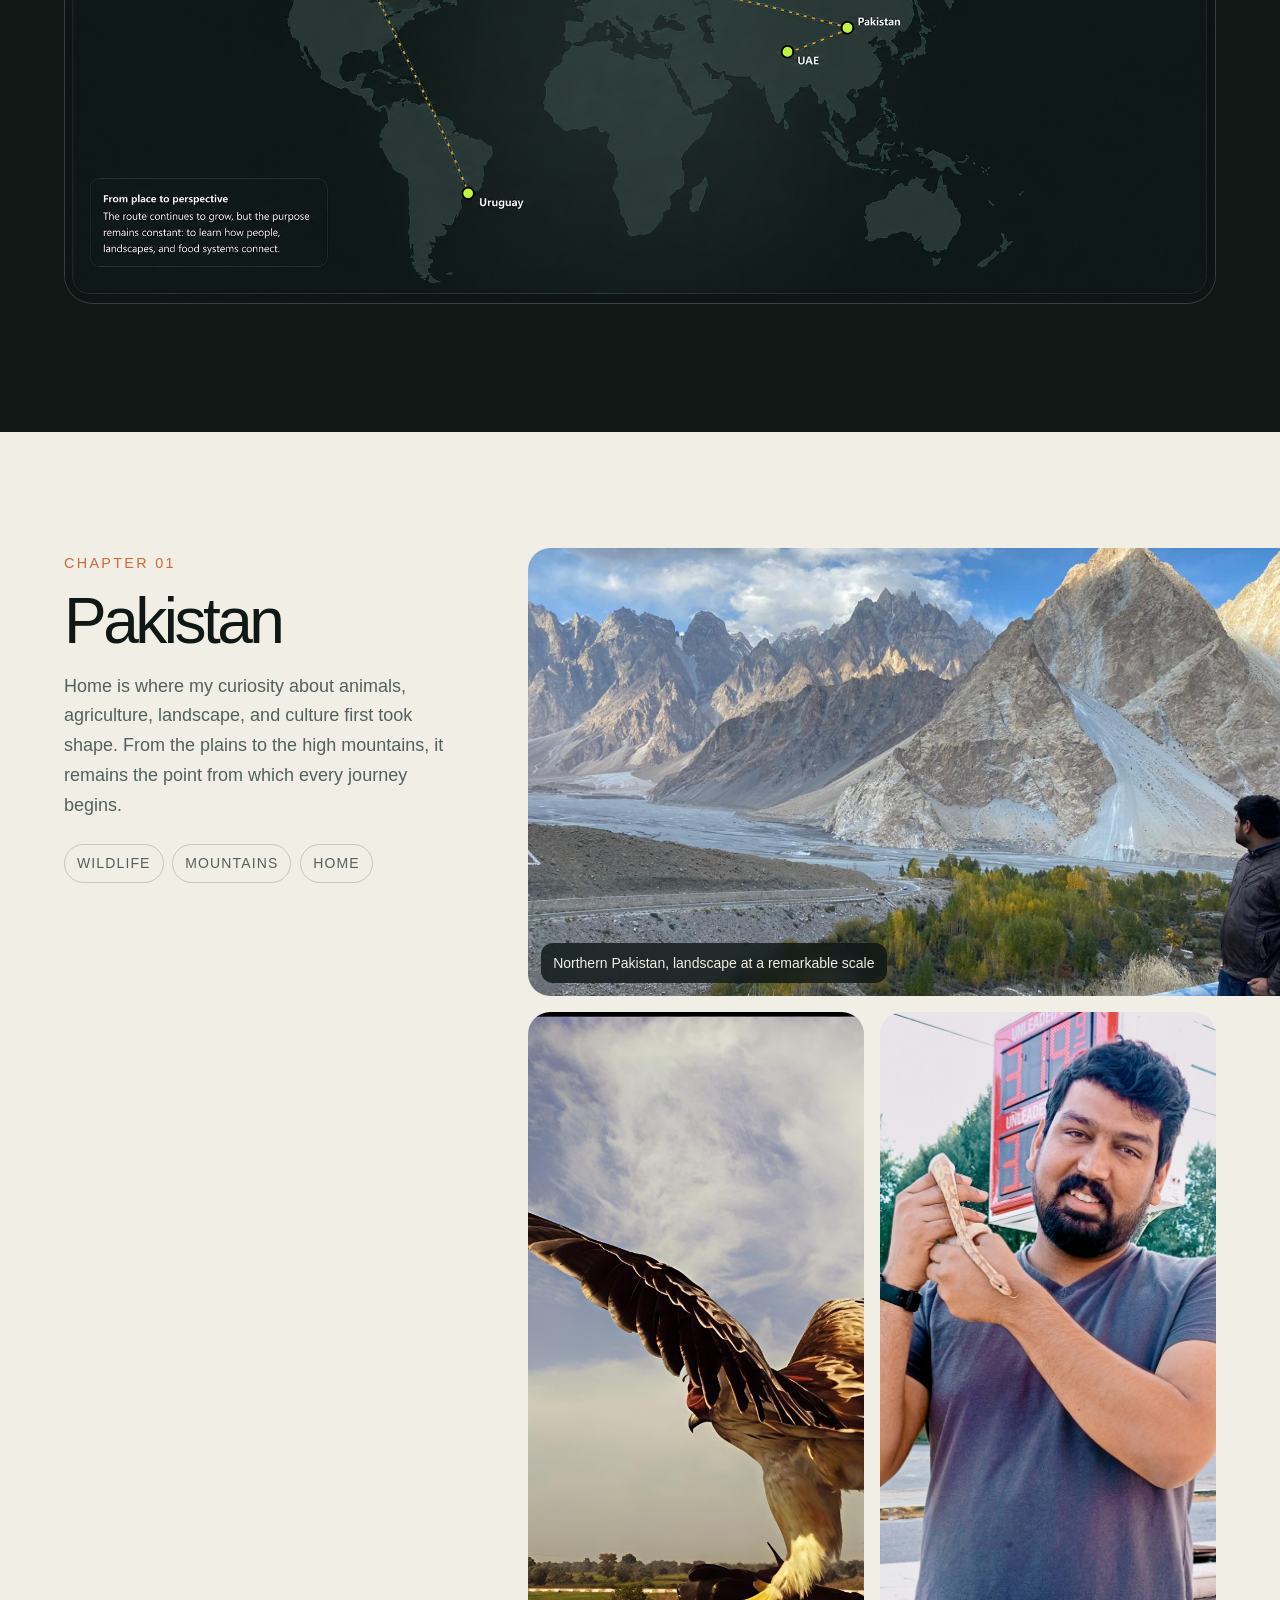
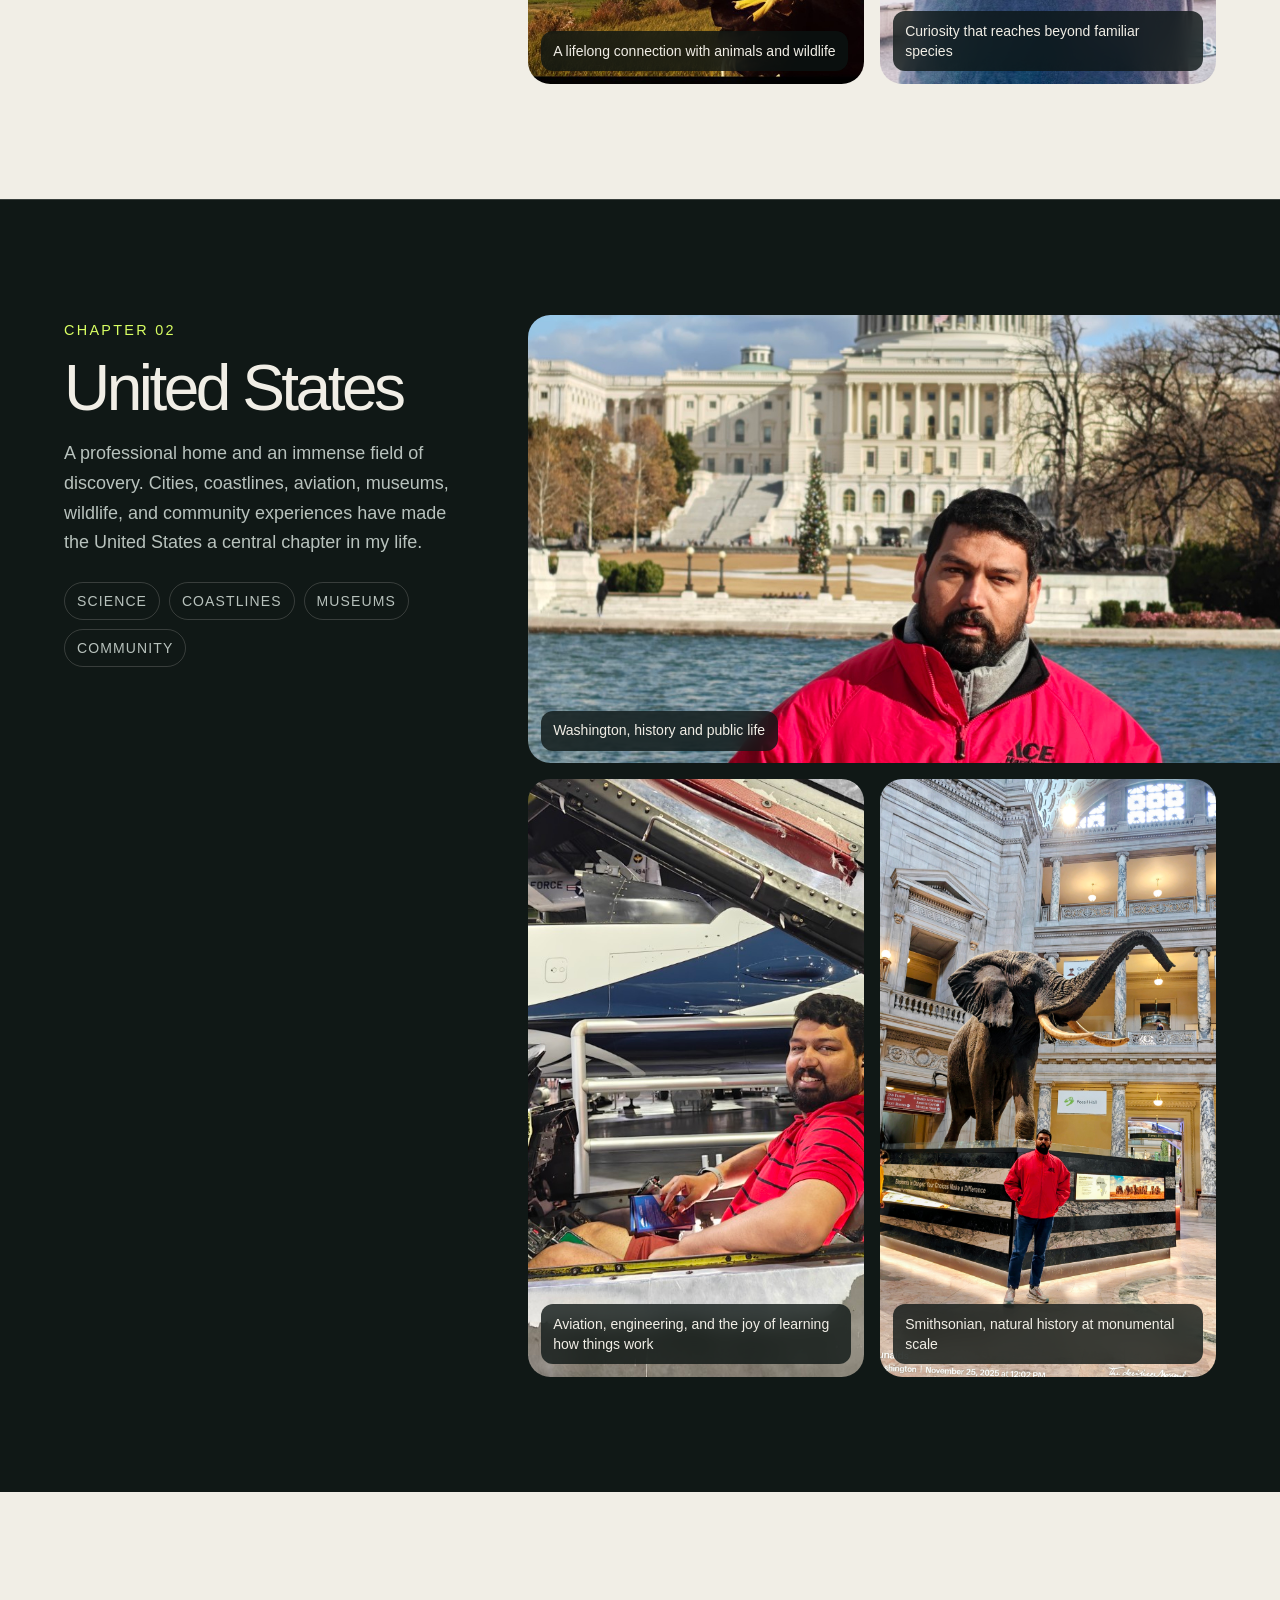
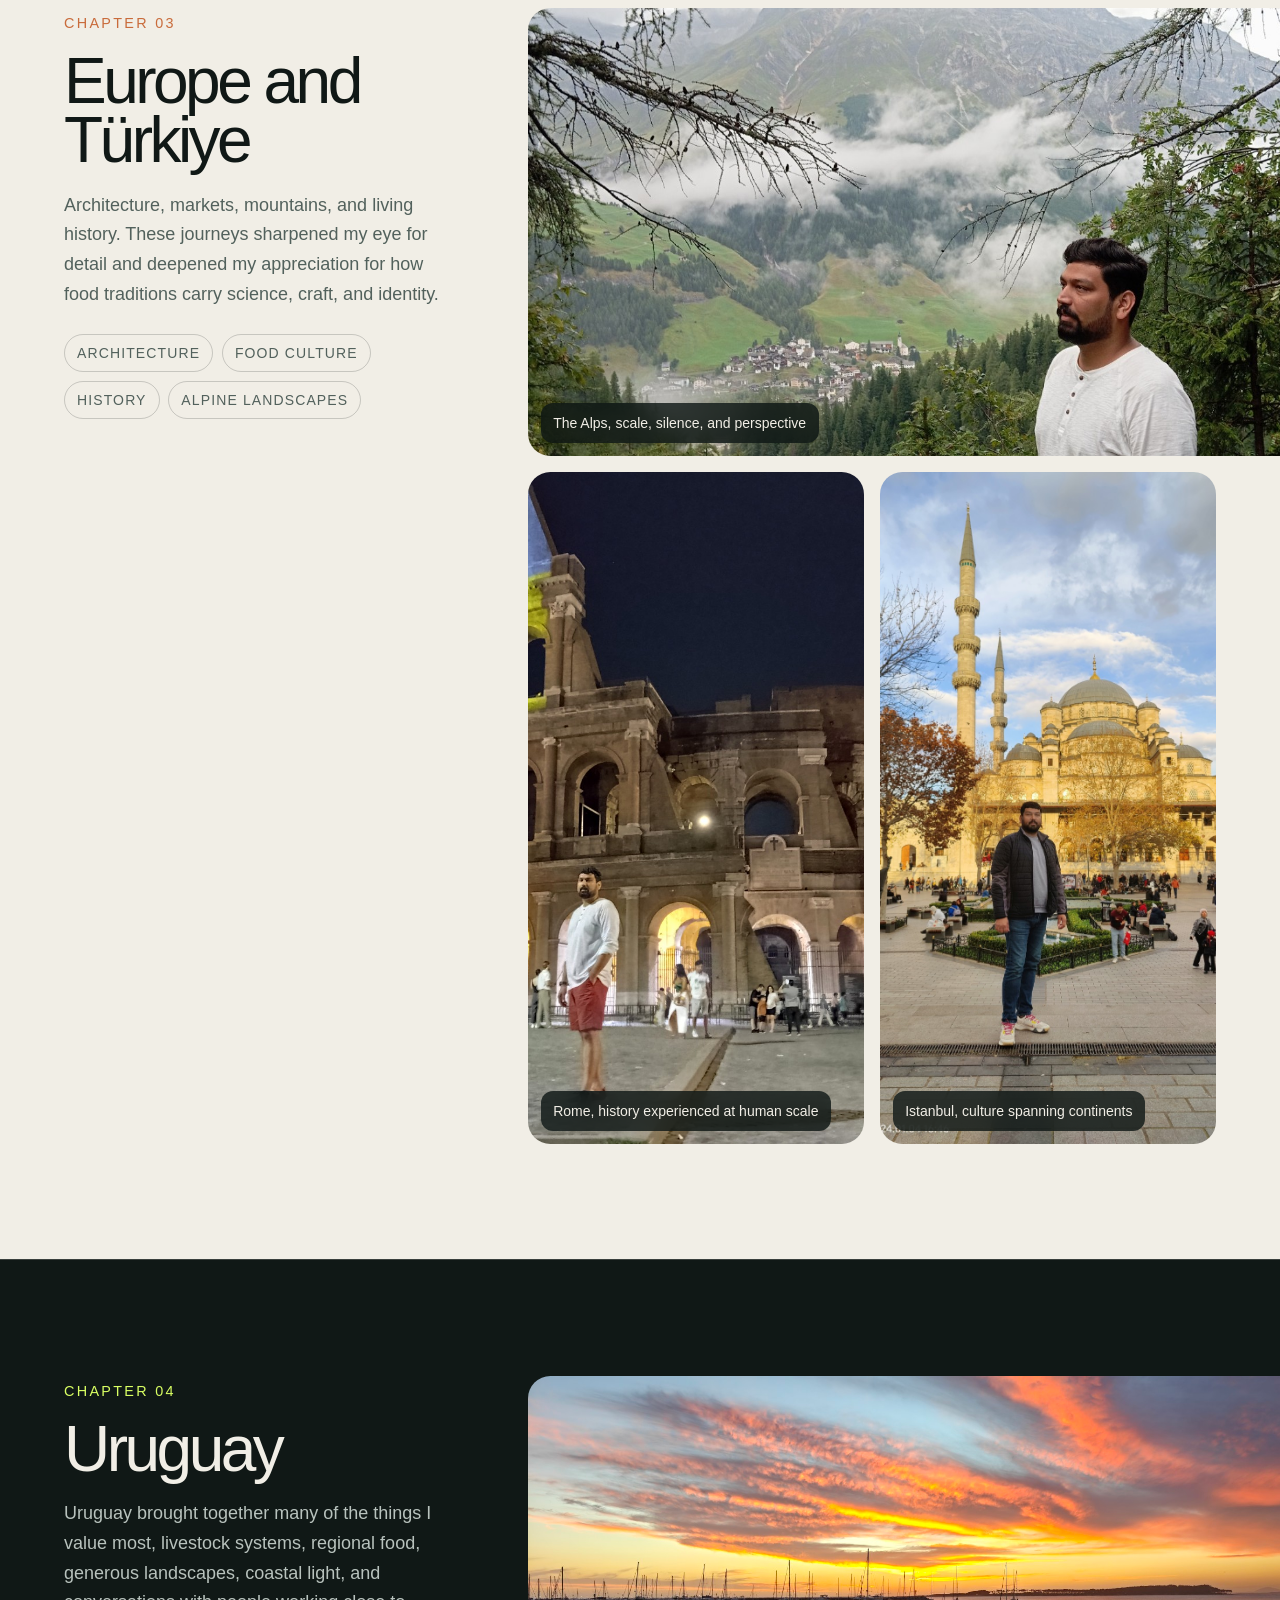
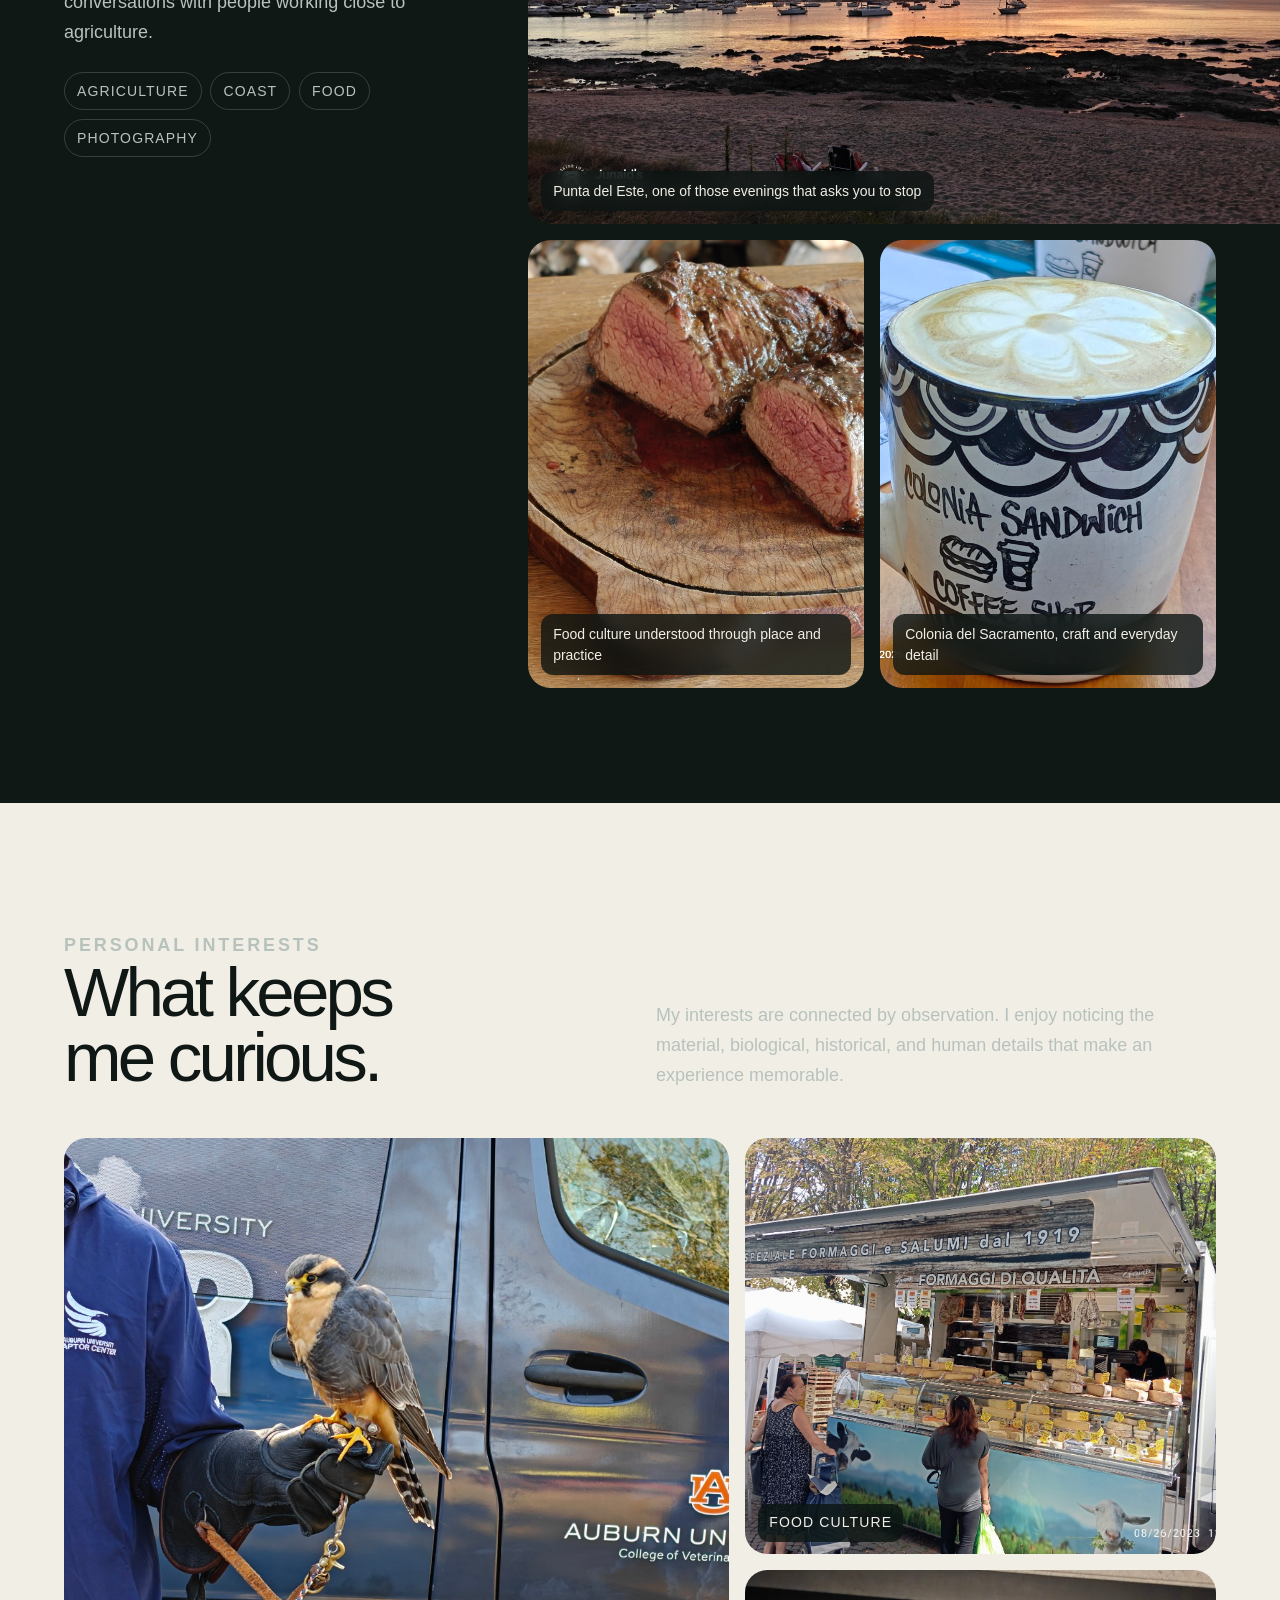
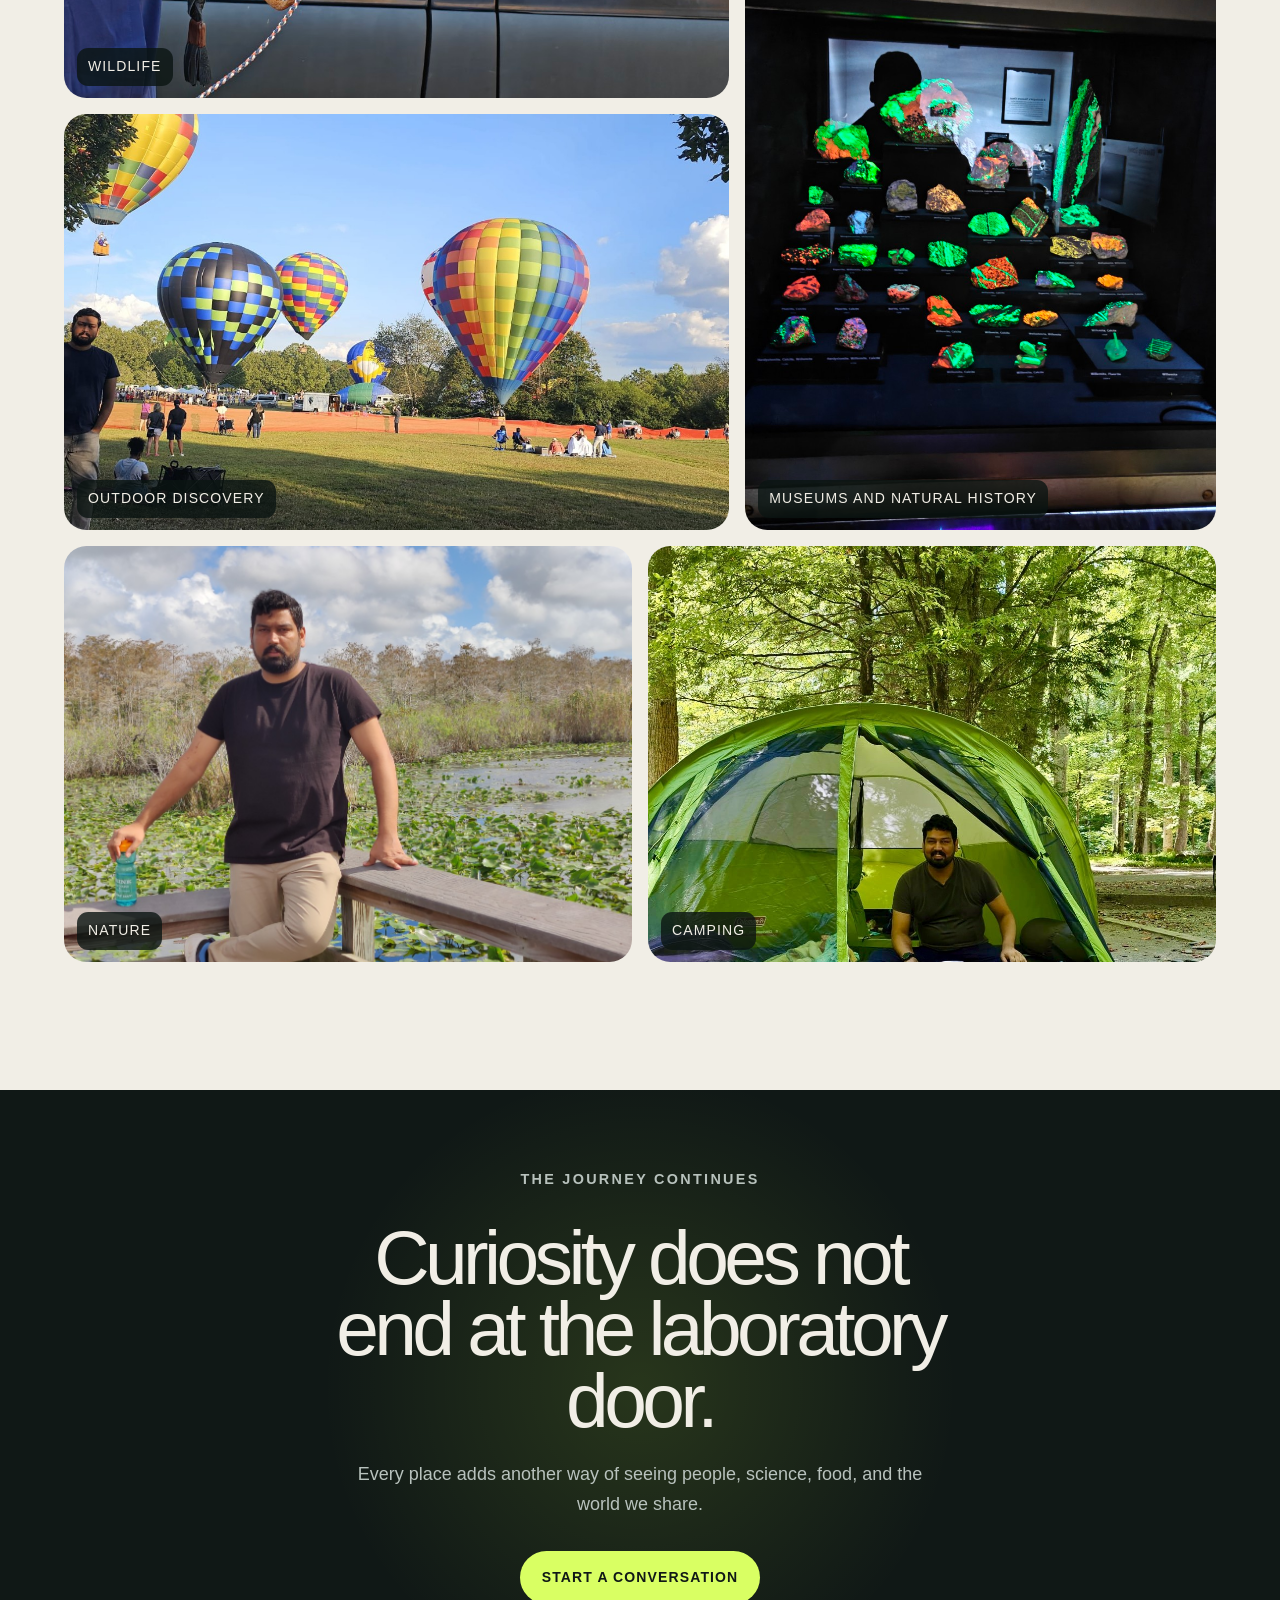
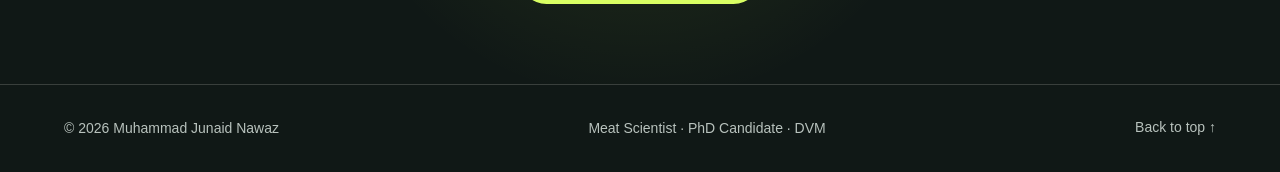
==== commit 76b17ee2: "Standardize hero eyebrow labels" ====
--- a/beyond-lab.html
+++ b/beyond-lab.html
@@ -40,7 +40,8 @@
     .menu-lines { position: relative; width: 1.2rem; height: 1px; background: currentColor; transition: transform .25s; }
     .menu-lines::before { content: ""; position: absolute; left: 0; top: -.35rem; width: 100%; height: 1px; background: currentColor; transition: transform .25s, top .25s; }
     main { overflow: clip; }
-    .eyebrow { margin: 0 0 1rem; color: var(--acid); letter-spacing: .16em; text-transform: uppercase; font: 600 .72rem/1.35 "Manrope", sans-serif; }
+    .eyebrow { margin: 0 0 2rem; color: var(--acid); letter-spacing: .16em; text-transform: uppercase; font: 600 .72rem/1.35 "Manrope", sans-serif; }
+    .status-dot { display: inline-block; width: .55rem; height: .55rem; margin-right: .55rem; border-radius: 50%; background: var(--acid); box-shadow: 0 0 0 .35rem rgba(217,255,99,.11); }
     .hero { min-height: 100svh; display: grid; grid-template-columns: minmax(0,1.05fr) minmax(20rem,.95fr); gap: clamp(2rem,5vw,6rem); align-items: center; padding: 9rem max(1.3rem,calc((100vw - 1440px) / 2 + 4rem)) 4rem; background: radial-gradient(circle at 75% 20%,rgba(115,135,126,.22),transparent 38%),linear-gradient(135deg,#101816 20%,#14201d 100%); }
     .hero h1 { margin: 0; max-width: 12ch; font: 500 clamp(3.5rem,7vw,7.2rem)/.92 "Manrope", sans-serif; letter-spacing: -.06em; }
     .hero h1 em { color: var(--acid); font-style: normal; }
@@ -166,7 +167,7 @@
   <main id="main">
     <section class="hero">
       <div data-reveal>
-        <p class="eyebrow">Beyond the Lab</p>
+        <p class="eyebrow"><span class="status-dot"></span> Beyond the Lab</p>
         <h1>Places, passions, and <em>perspective.</em></h1>
         <p class="hero-intro">Travel has taught me to observe carefully, listen first, and remain curious. Beyond research, I find energy in landscapes, food traditions, wildlife, history, and the people who give every place its character.</p>
       </div>
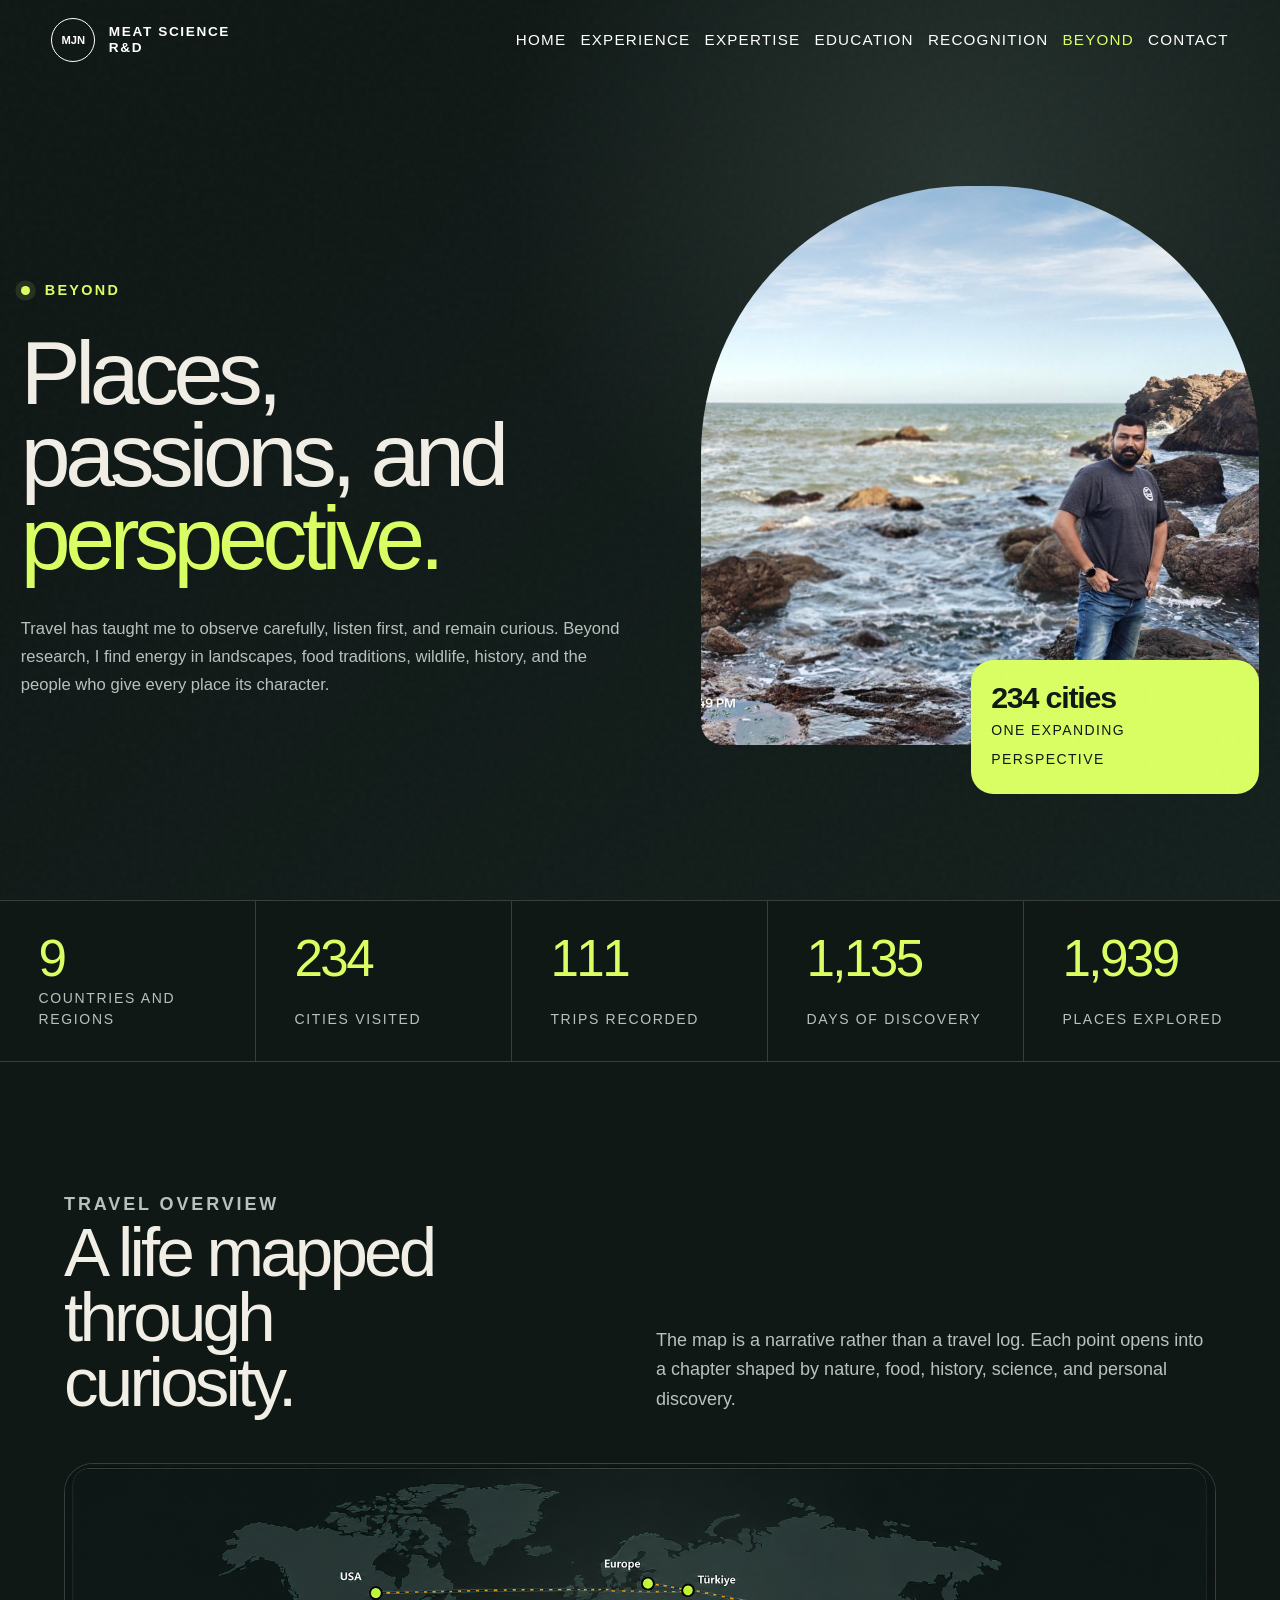
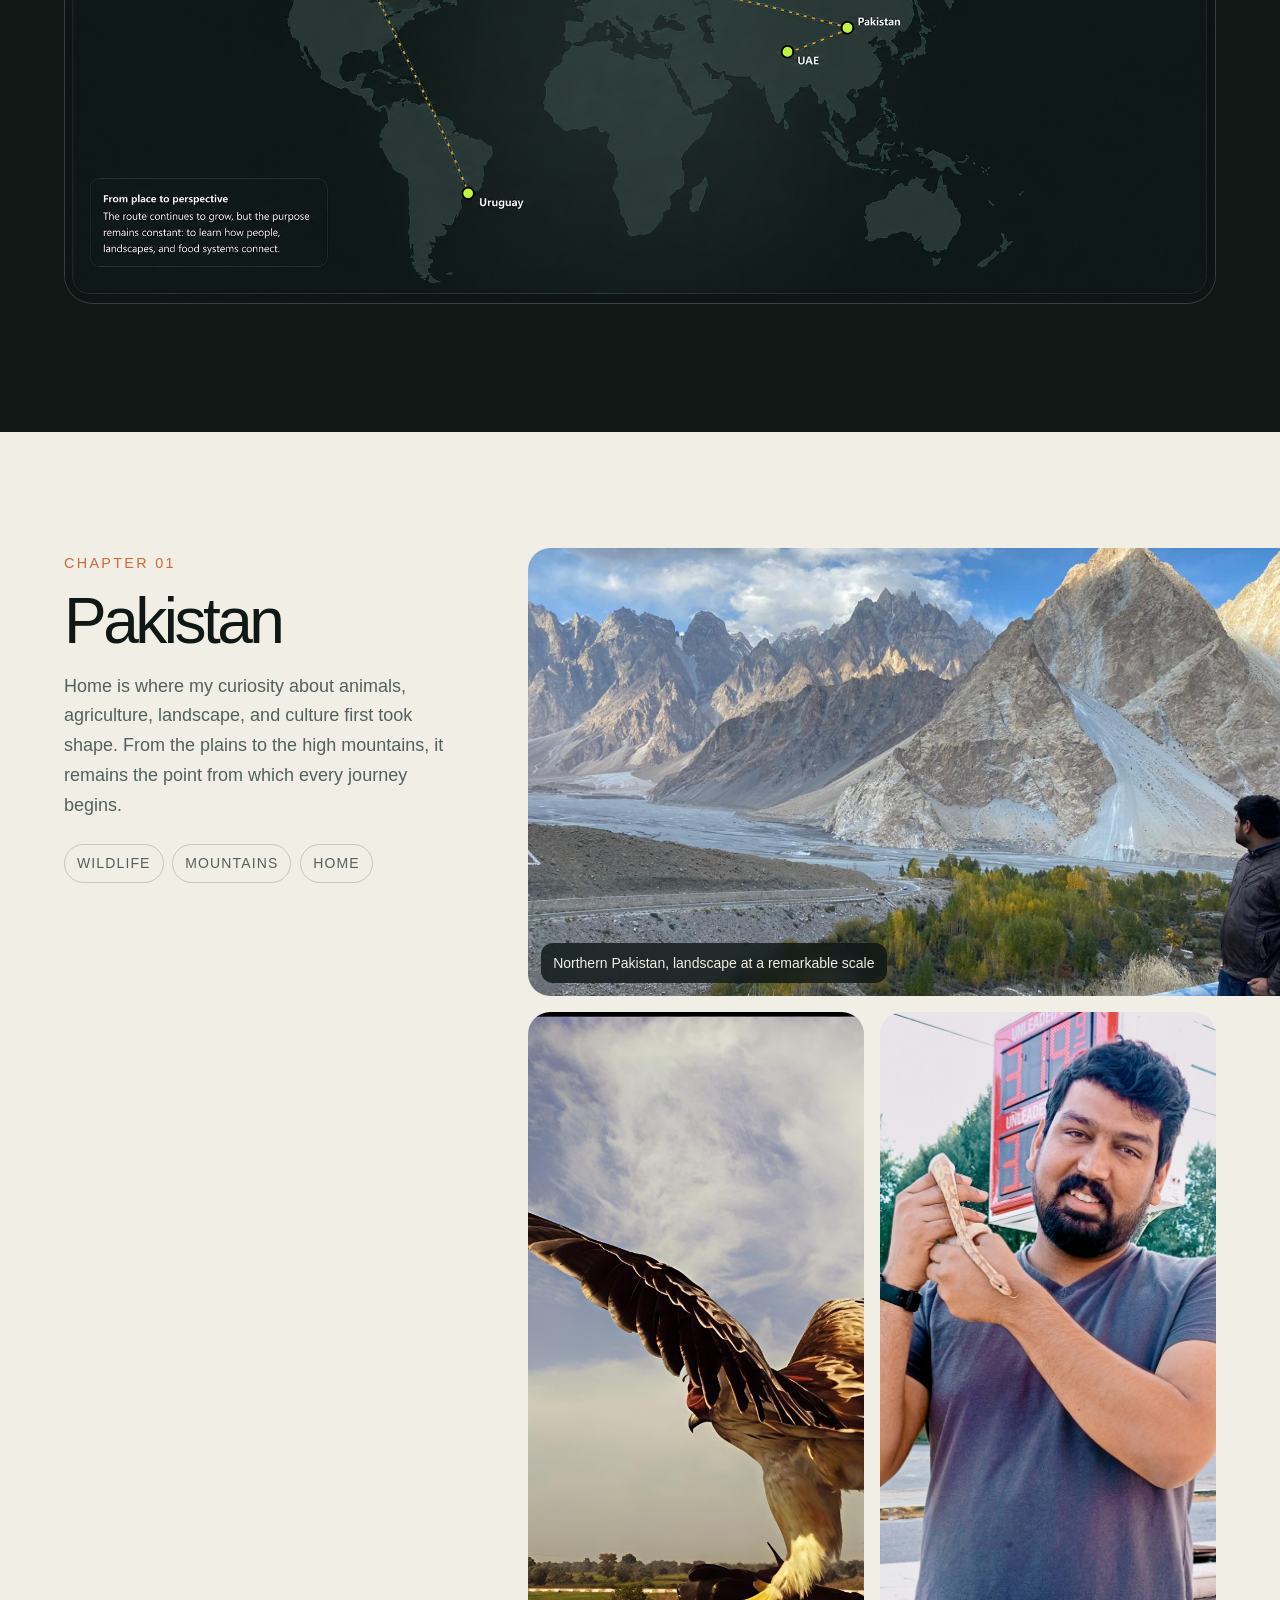
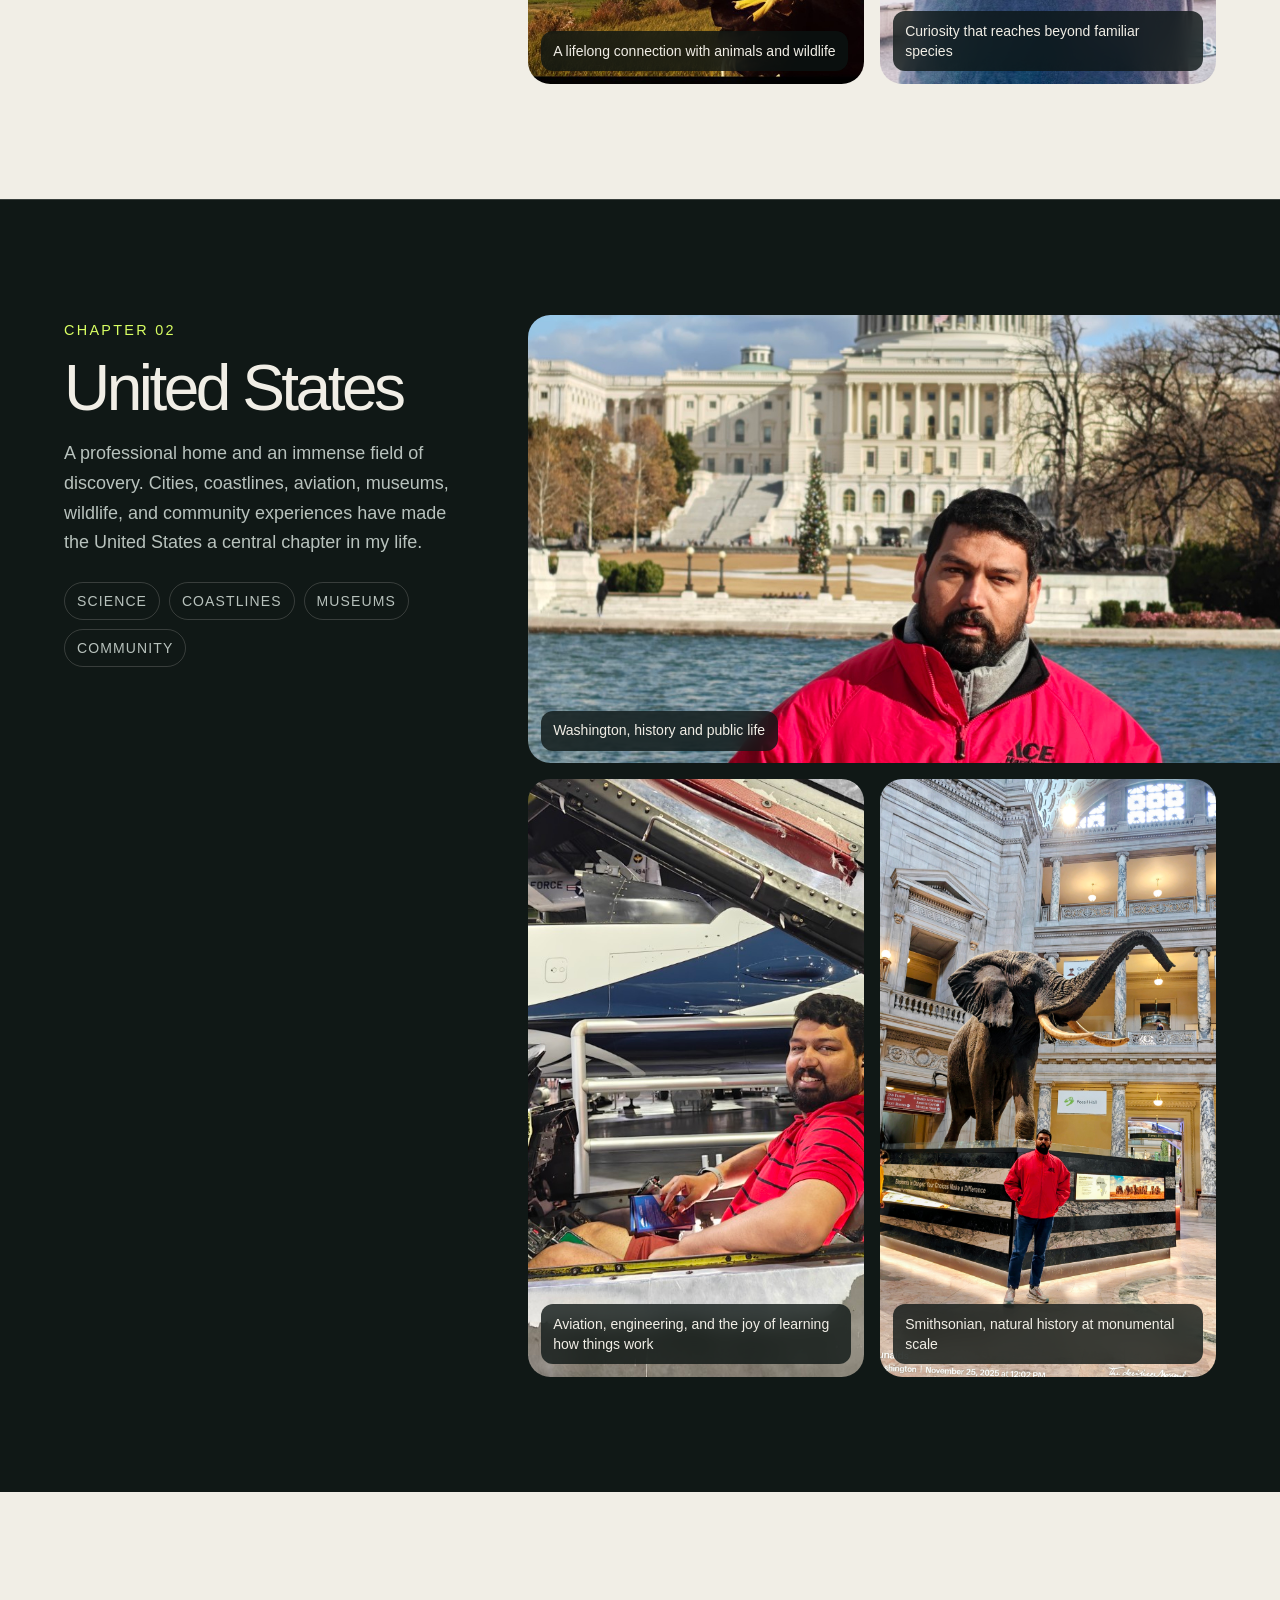
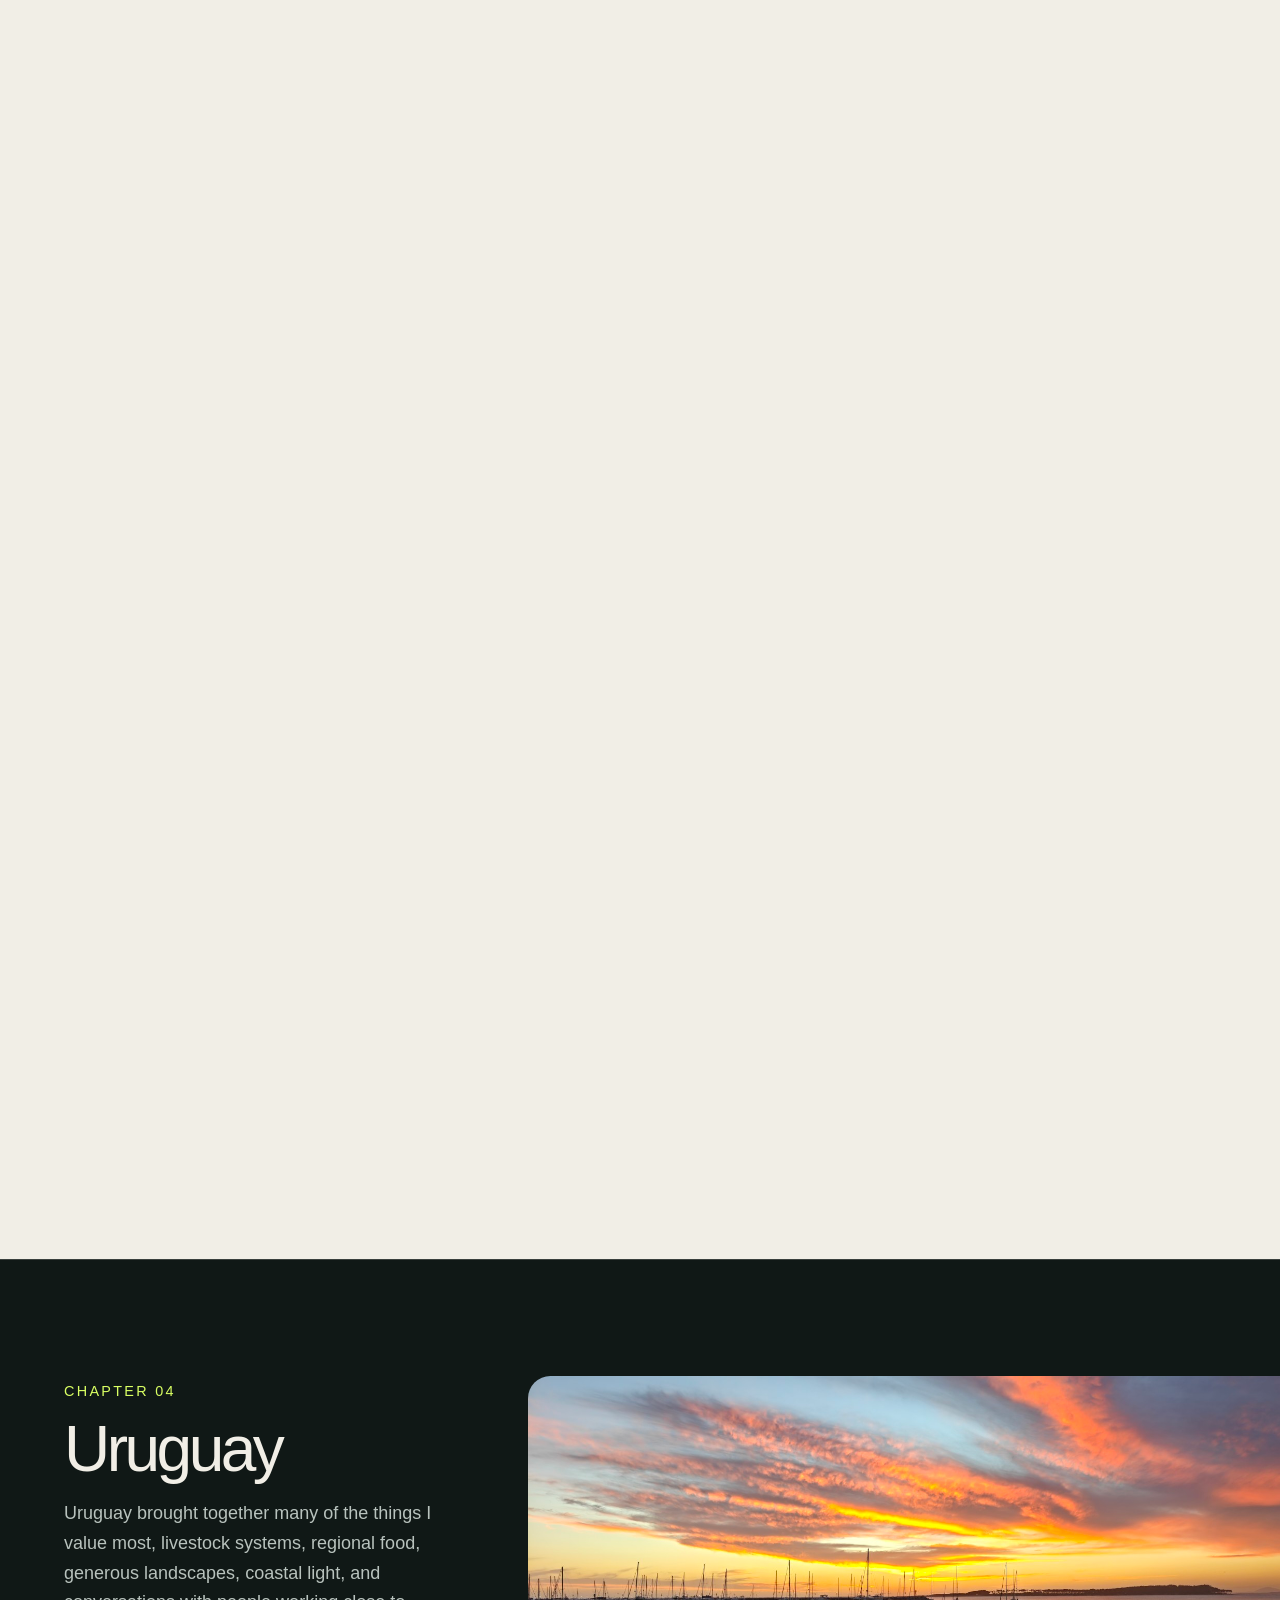
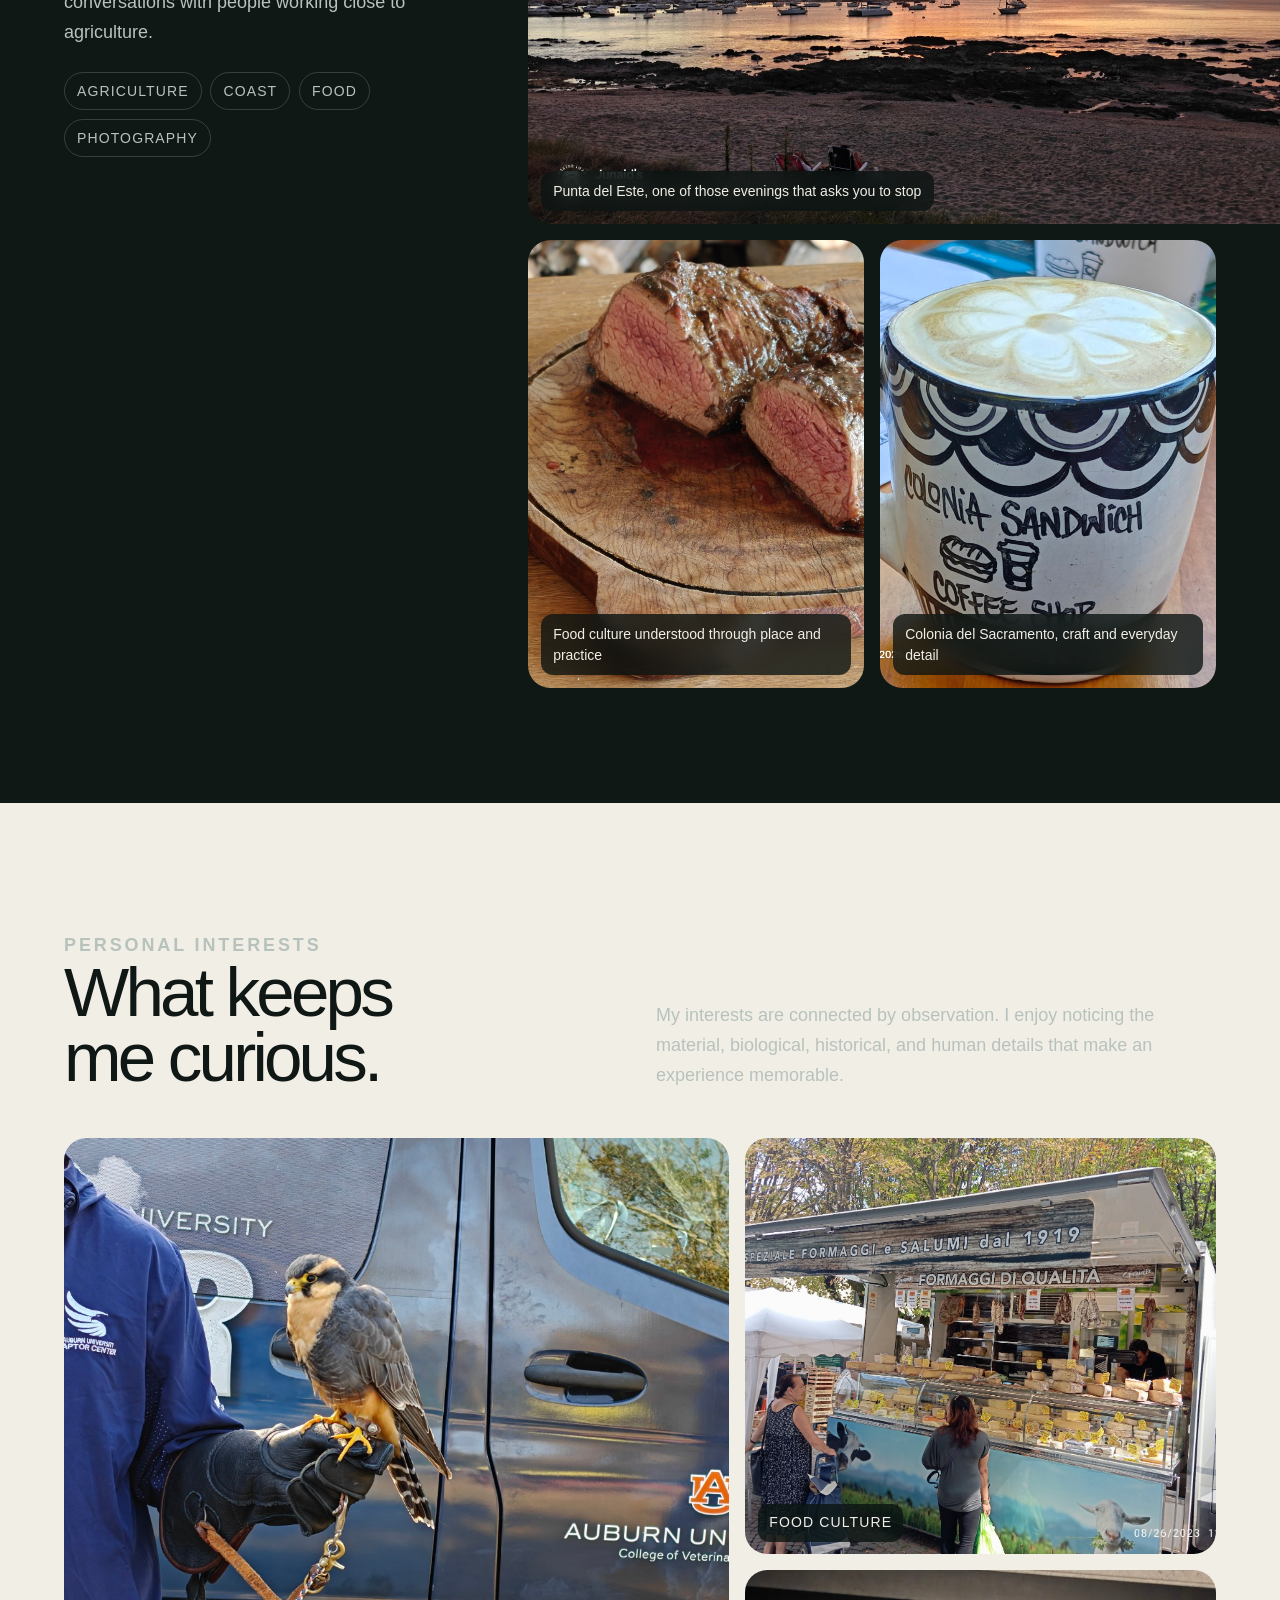
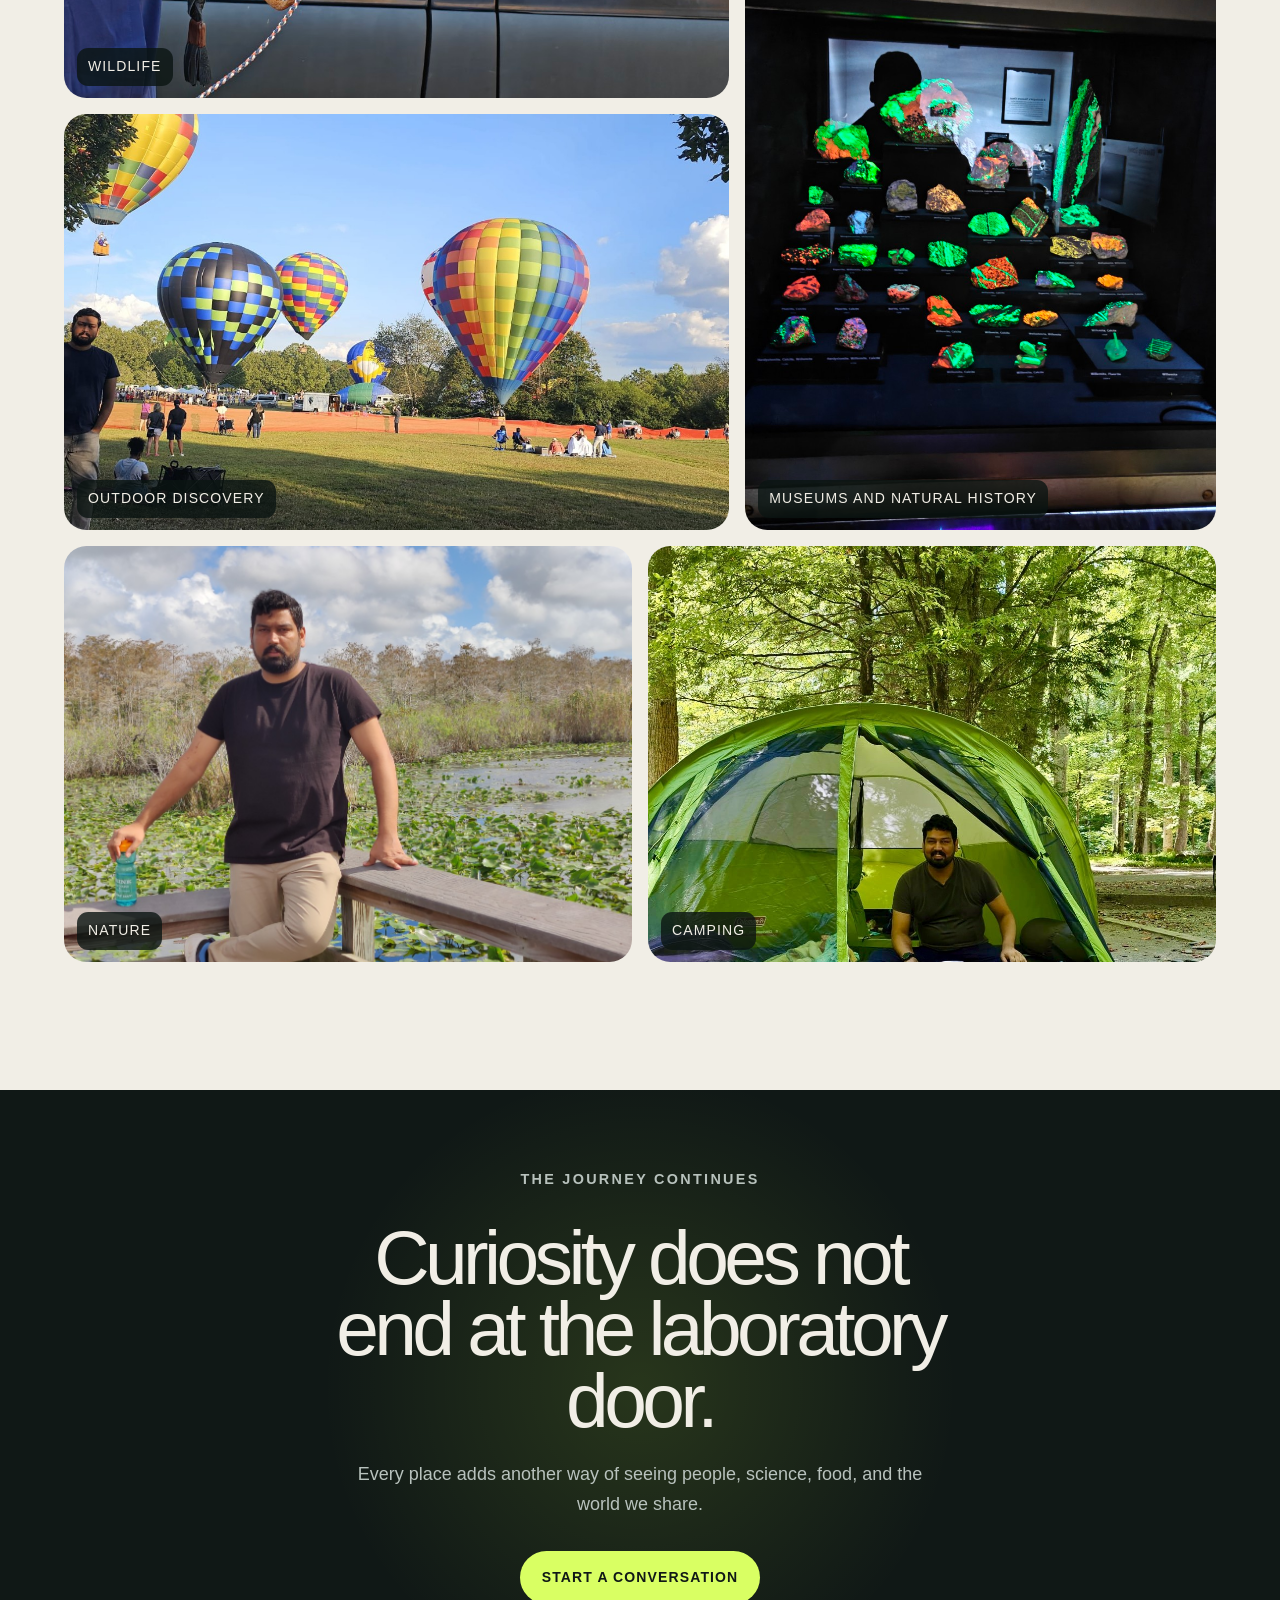
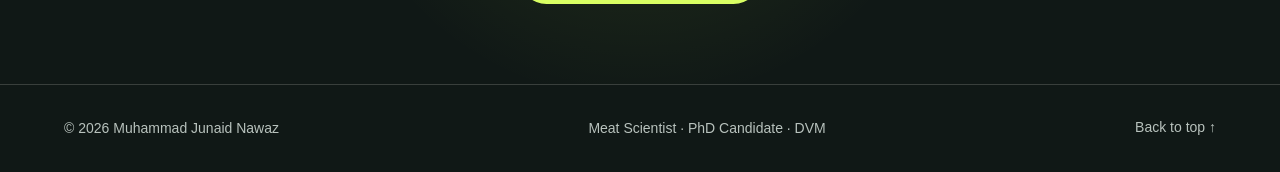
==== commit a7e4e48f: "Consolidate portfolio content and navigation" ====
--- a/beyond-lab.html
+++ b/beyond-lab.html
@@ -4,7 +4,7 @@
   <meta charset="utf-8">
   <meta name="viewport" content="width=device-width, initial-scale=1">
   <meta name="description" content="Muhammad Junaid Nawaz beyond the laboratory, travel, photography, food culture, wildlife, history, and outdoor exploration.">
-  <title>Beyond the Lab | Muhammad Junaid Nawaz</title>
+  <title>Beyond | Muhammad Junaid Nawaz</title>
   <style>
     :root {
       --ink: #101816;
@@ -160,14 +160,14 @@
       <span>Menu</span><span class="menu-lines" aria-hidden="true"></span>
     </button>
     <nav id="site-nav" class="site-nav" aria-label="Primary navigation">
-      <a href="index.html">Home</a><a href="experience.html">Experience</a><a href="projects.html">R&amp;D</a><a href="expertise.html">Expertise</a><a href="publications.html">Publications</a><a href="education.html">Education</a><a href="recognition.html">Recognition</a><a href="beyond-lab.html" aria-current="page">Beyond the Lab</a><a href="contact.html">Contact</a>
+      <a href="index.html">Home</a><a href="experience.html">Experience</a><a href="expertise.html">Expertise</a><a href="education.html">Education</a><a href="recognition.html">Recognition</a><a href="beyond-lab.html" aria-current="page">Beyond</a><a href="contact.html">Contact</a>
     </nav>
   </header>
 
   <main id="main">
     <section class="hero">
       <div data-reveal>
-        <p class="eyebrow"><span class="status-dot"></span> Beyond the Lab</p>
+        <p class="eyebrow"><span class="status-dot"></span> Beyond</p>
         <h1>Places, passions, and <em>perspective.</em></h1>
         <p class="hero-intro">Travel has taught me to observe carefully, listen first, and remain curious. Beyond research, I find energy in landscapes, food traditions, wildlife, history, and the people who give every place its character.</p>
       </div>
--- a/typography.css
+++ b/typography.css
@@ -10,6 +10,18 @@
 
 body {
   font-size: var(--type-body);
+}
+
+/* Dual-color focus treatment stays visible on both ivory and dark surfaces. */
+a:focus-visible,
+button:focus-visible {
+  outline: 3px solid #d9ff63;
+  outline-offset: 3px;
+  box-shadow: 0 0 0 6px #166534;
+}
+
+.button:active {
+  transform: scale(0.98);
 }
 
 p,
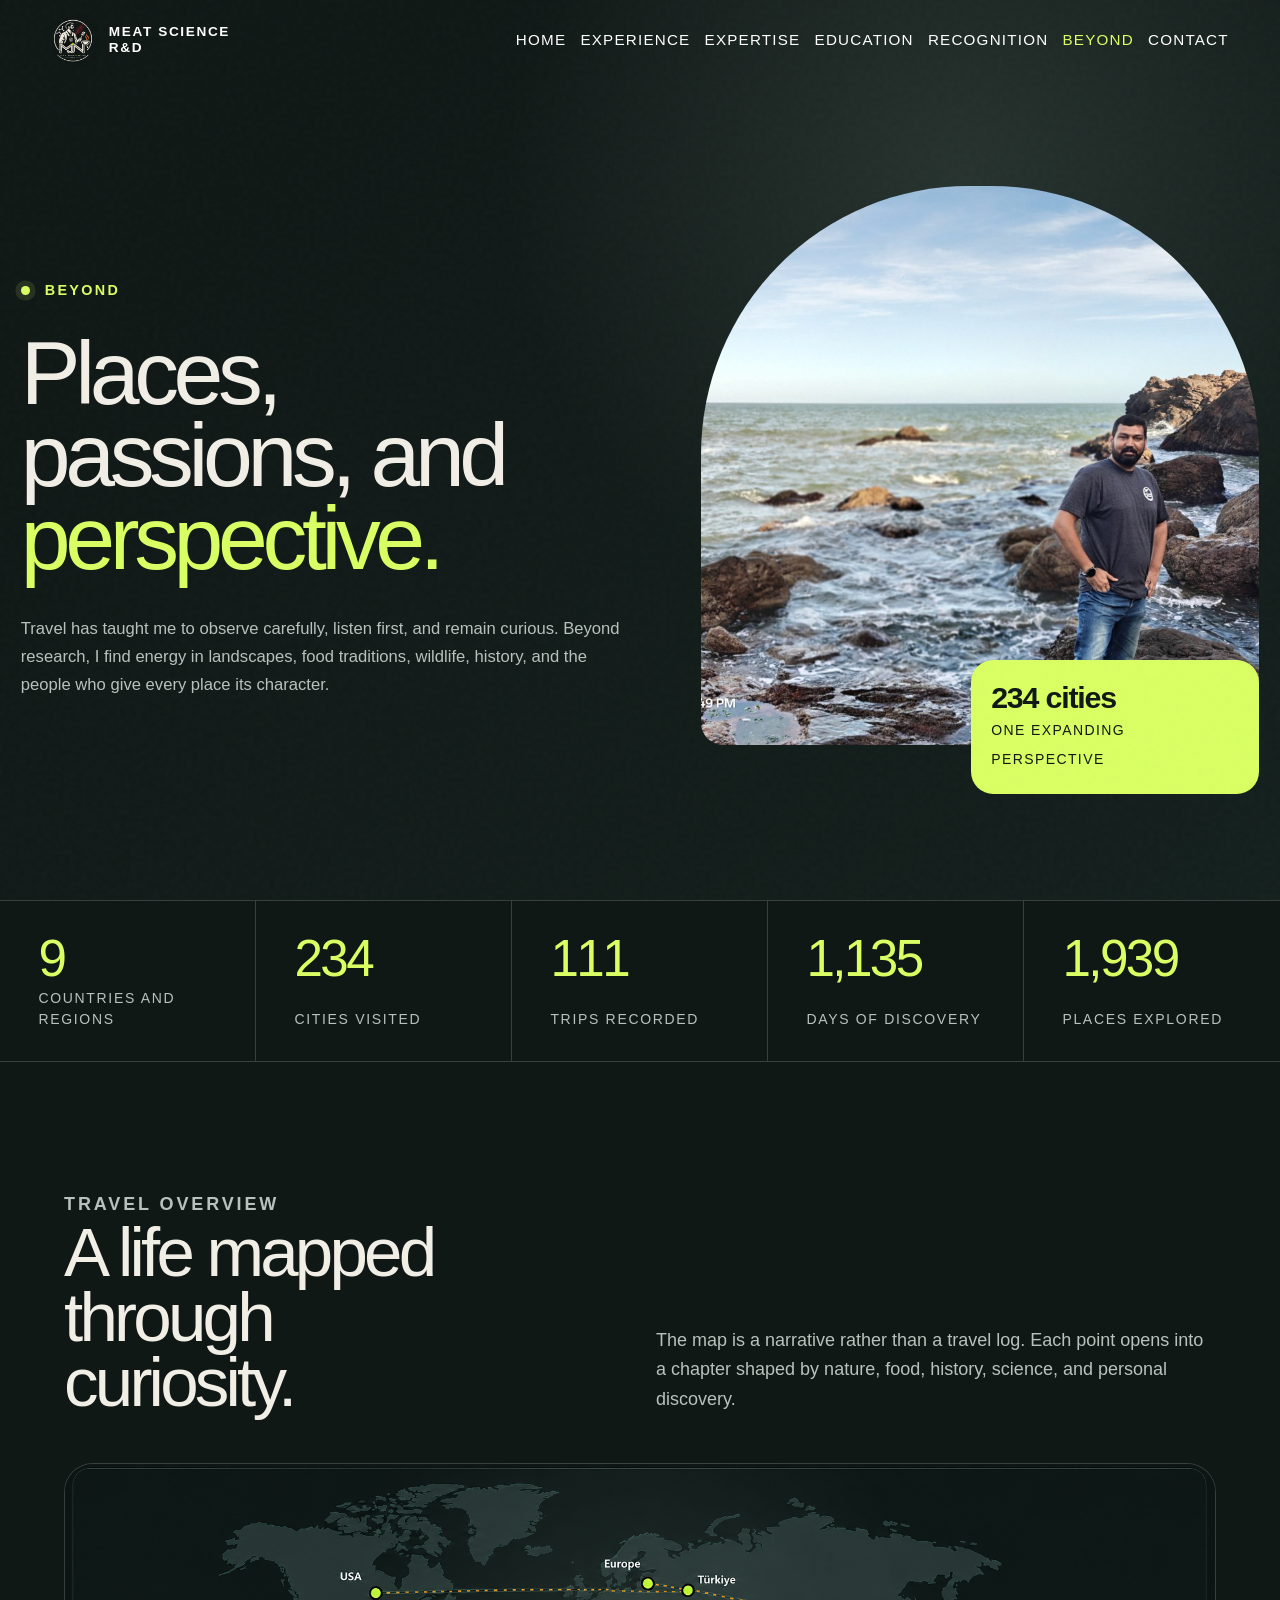
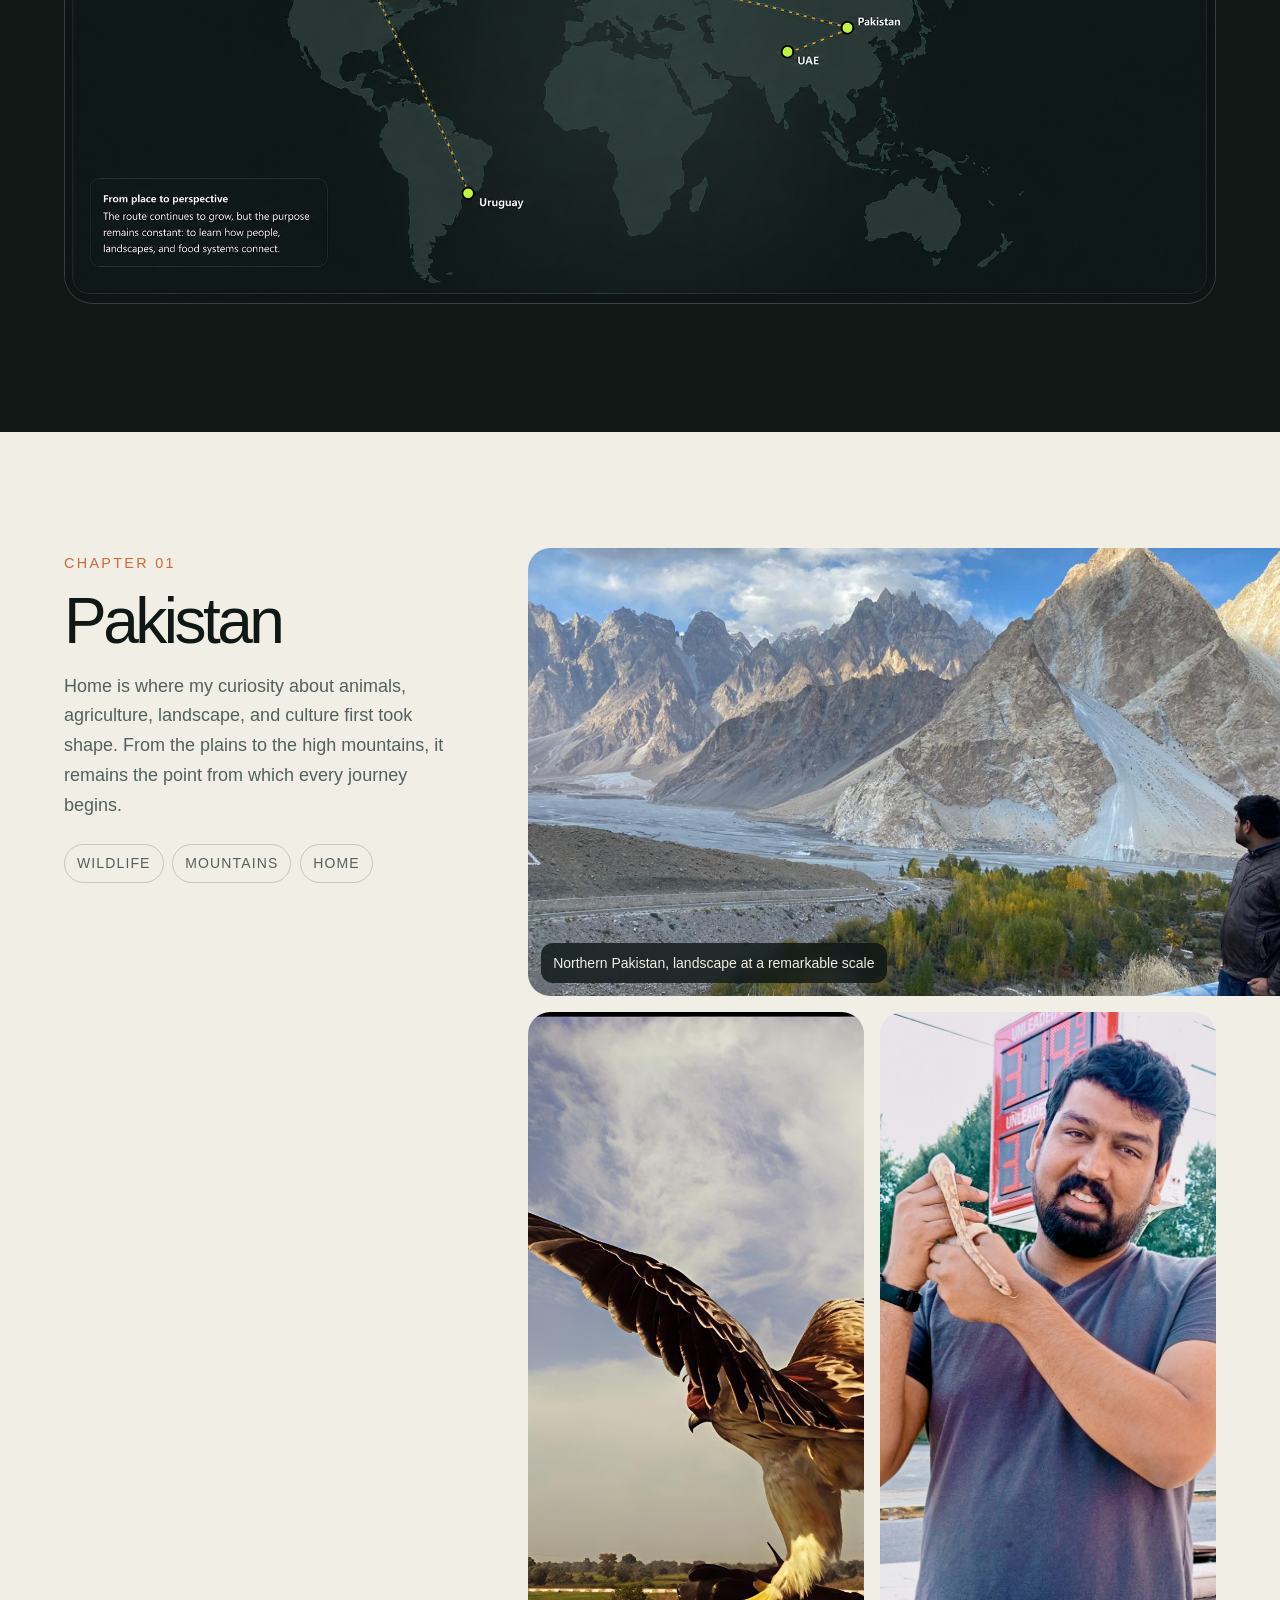
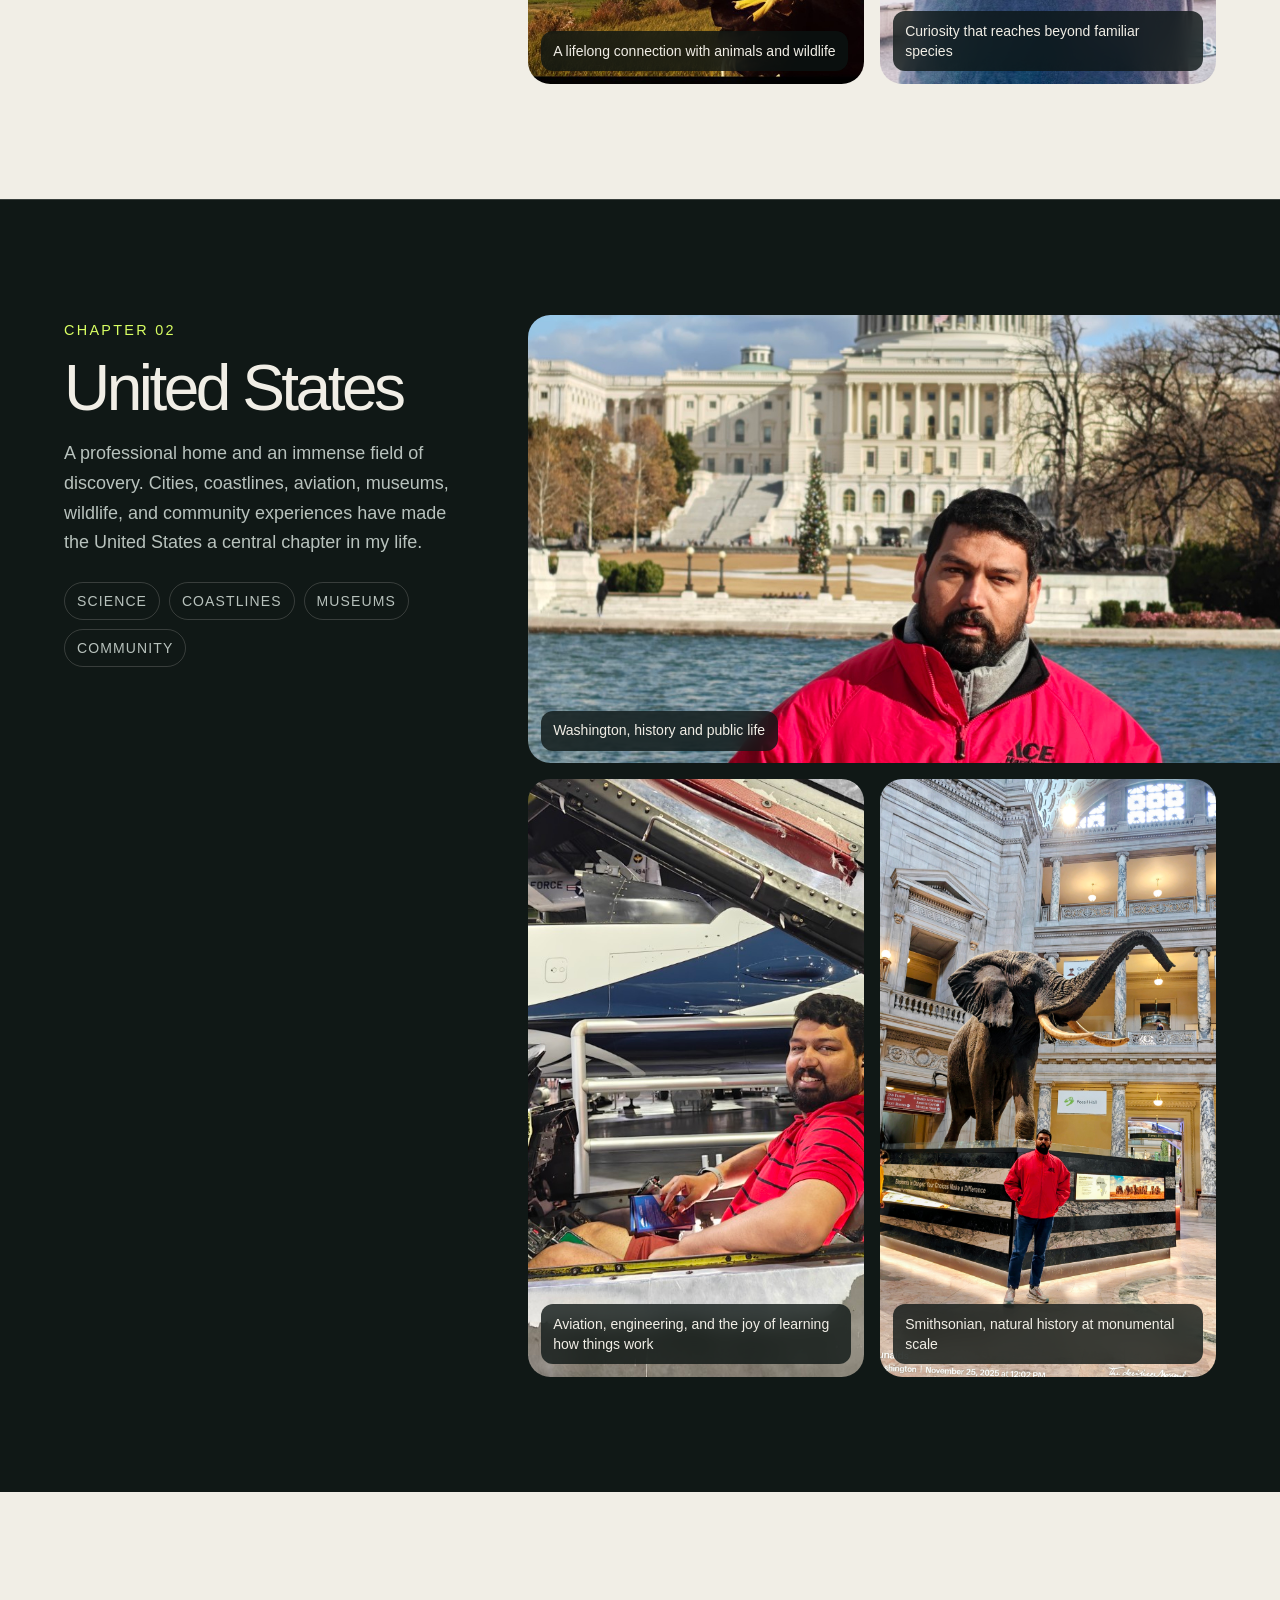
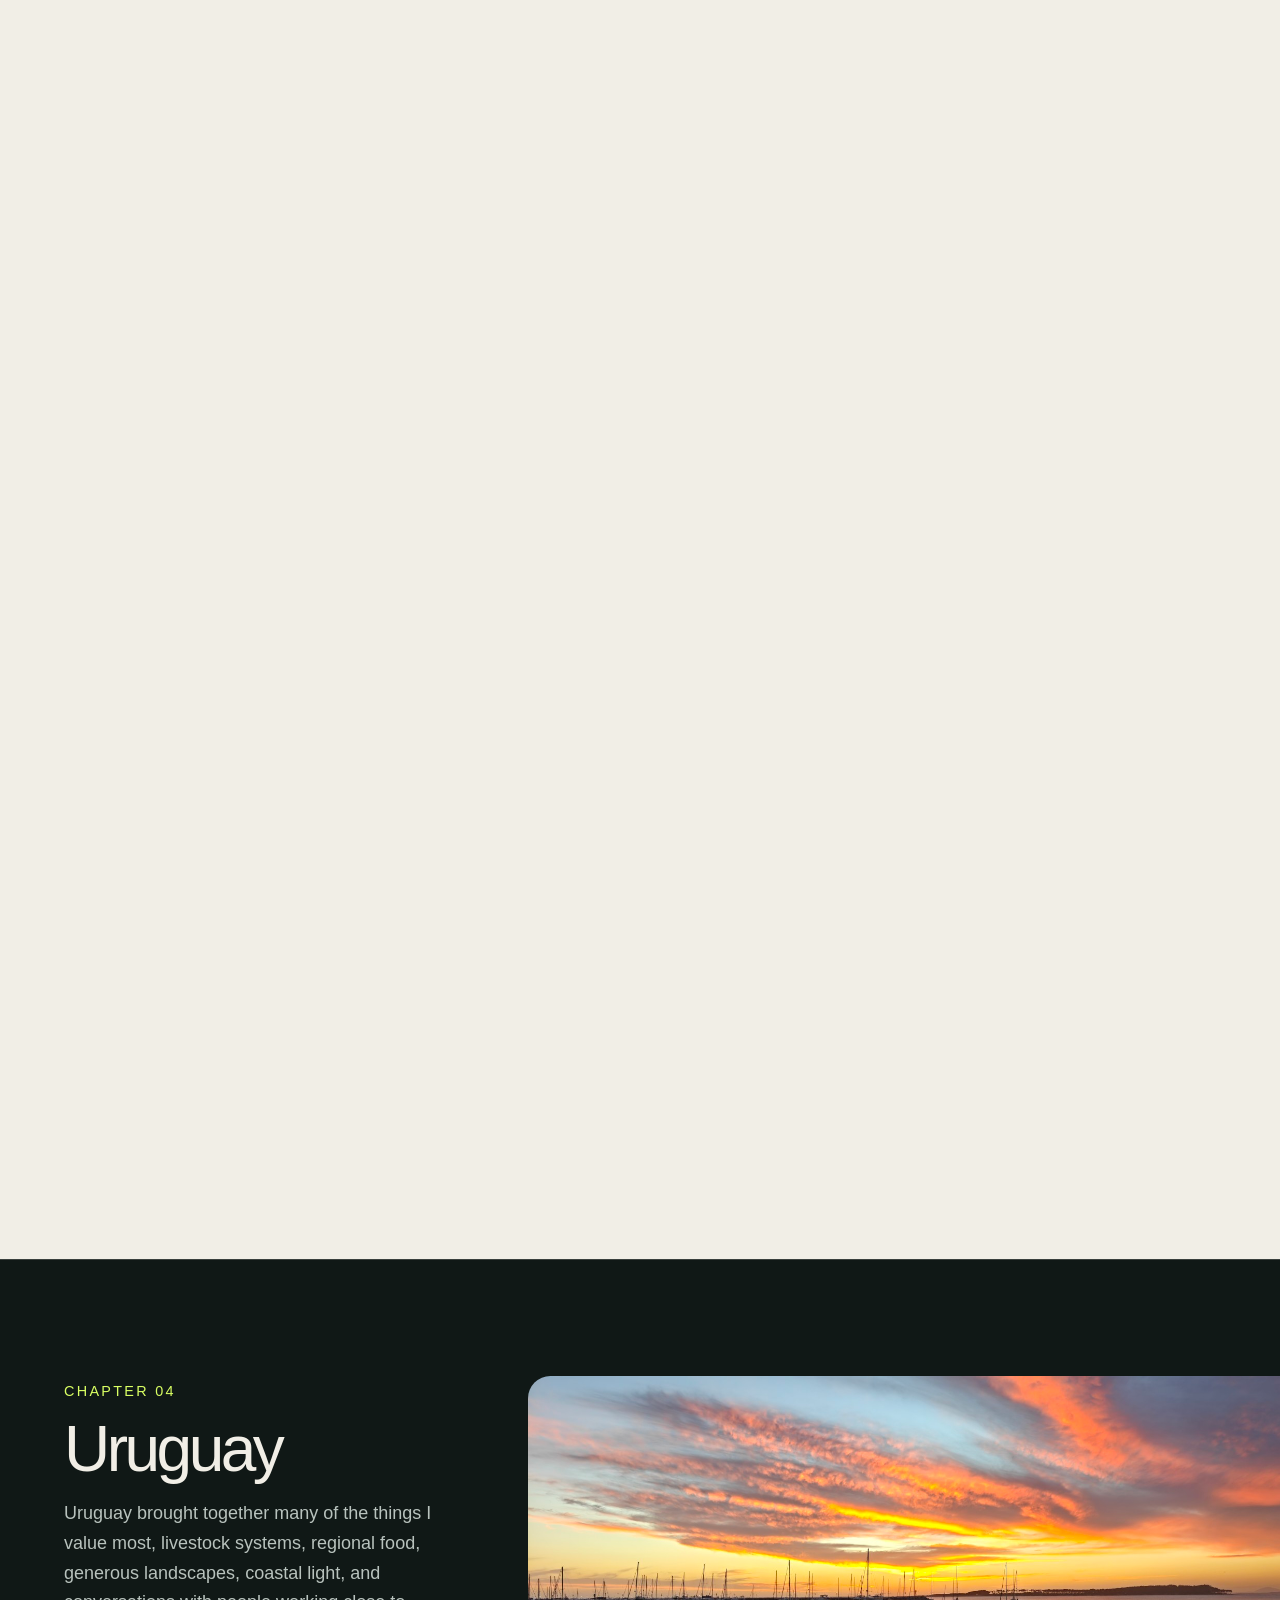
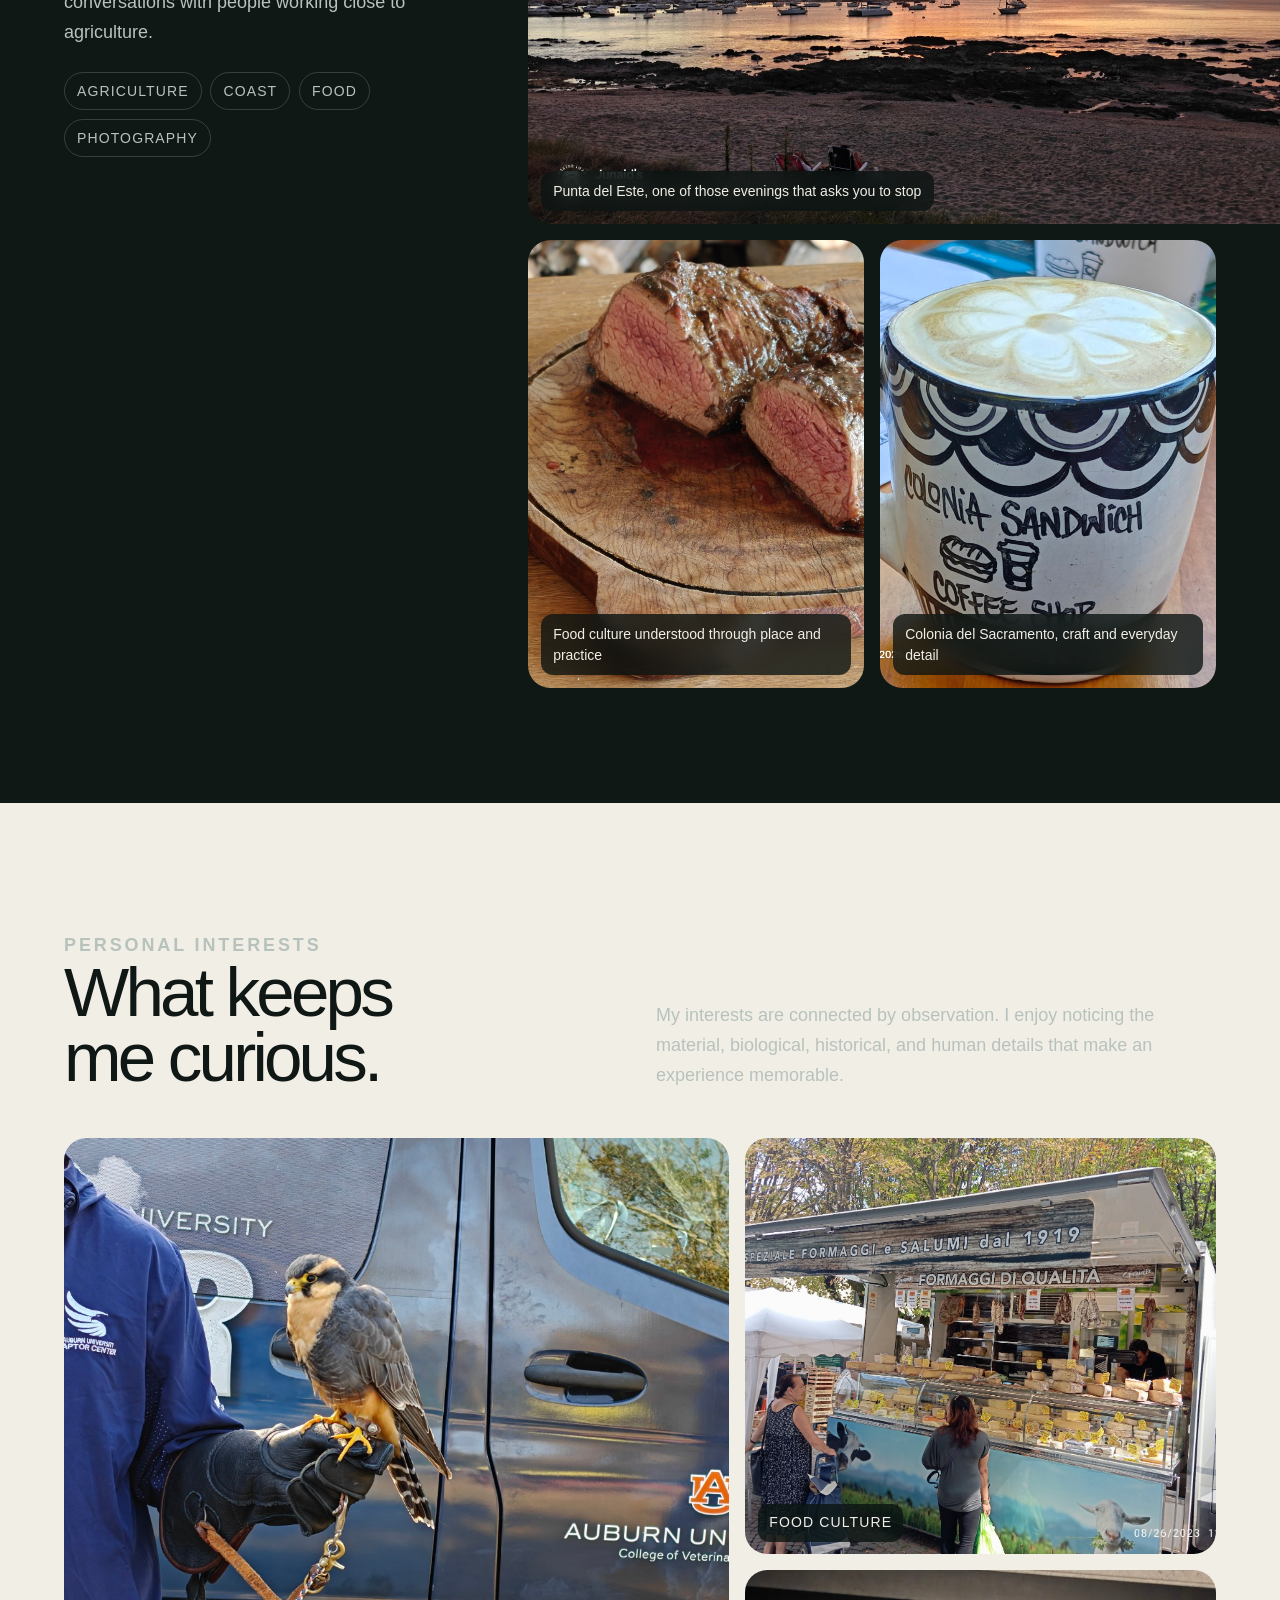
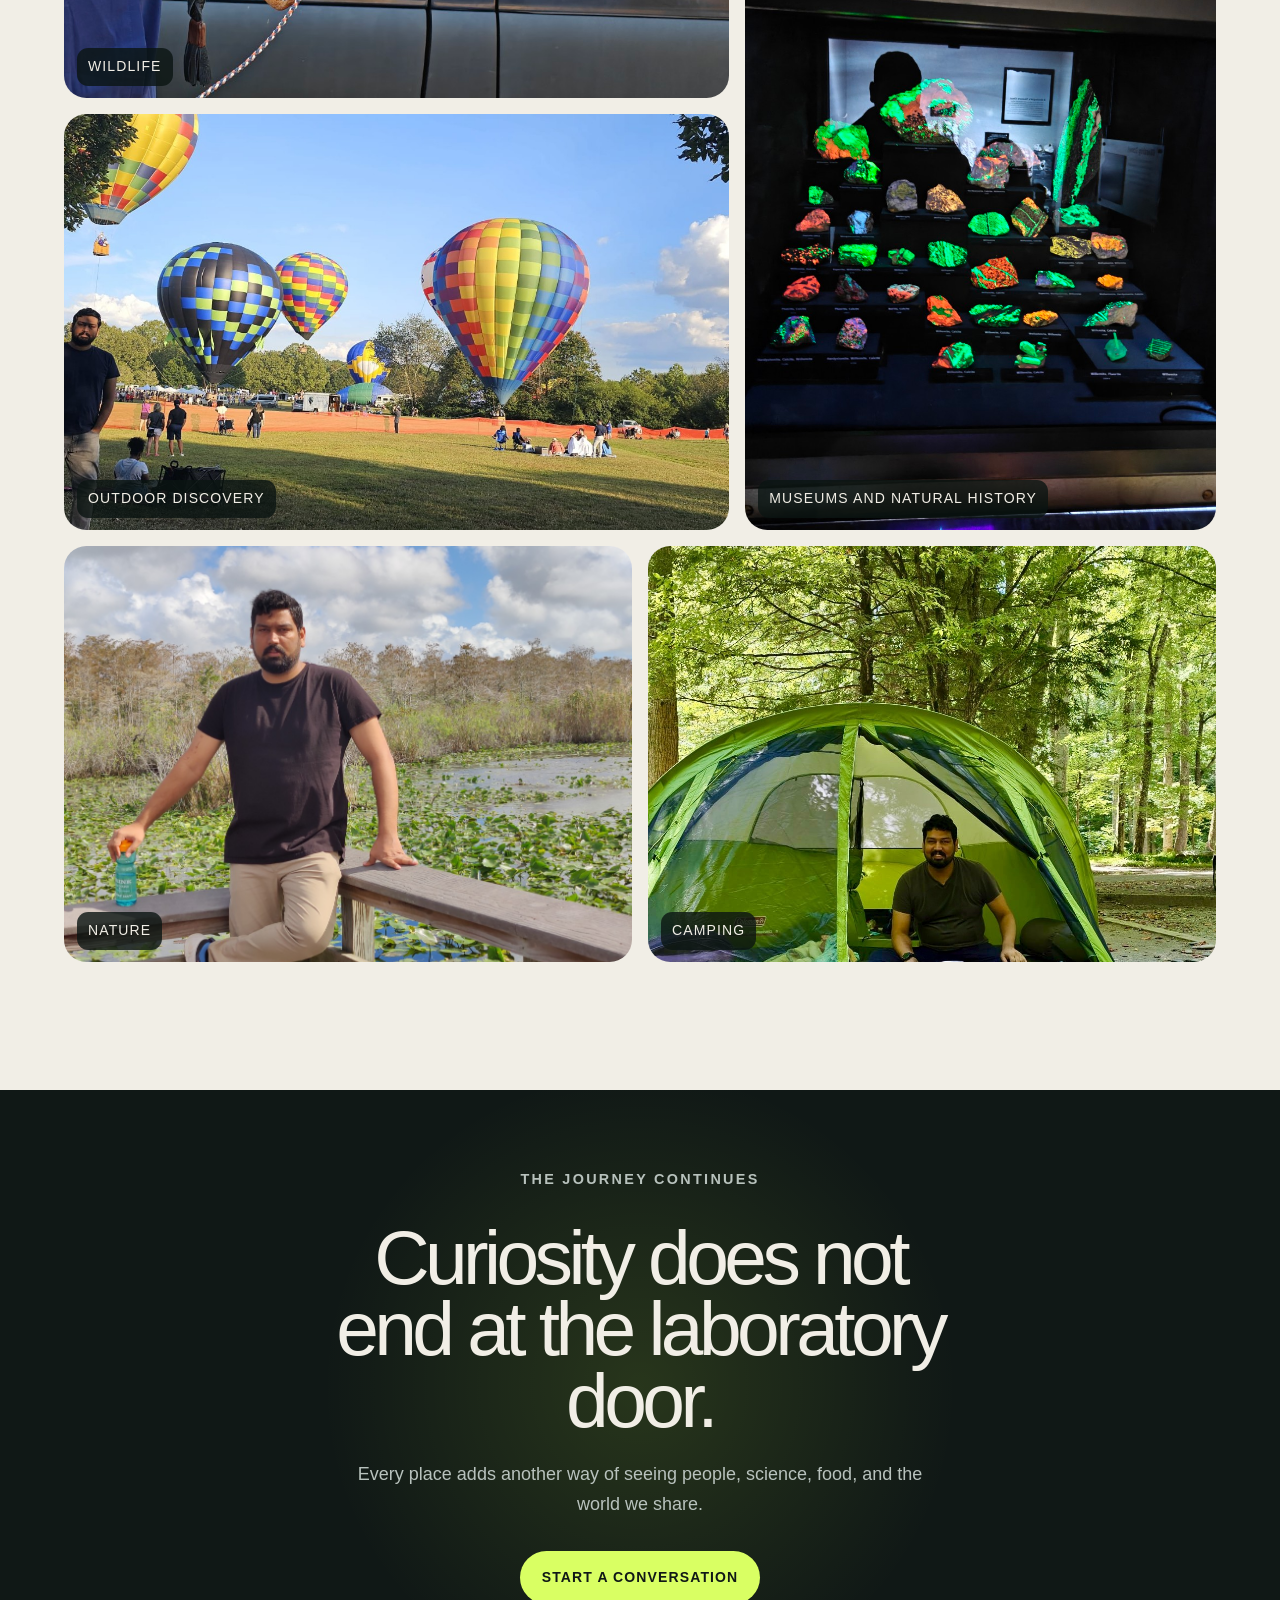
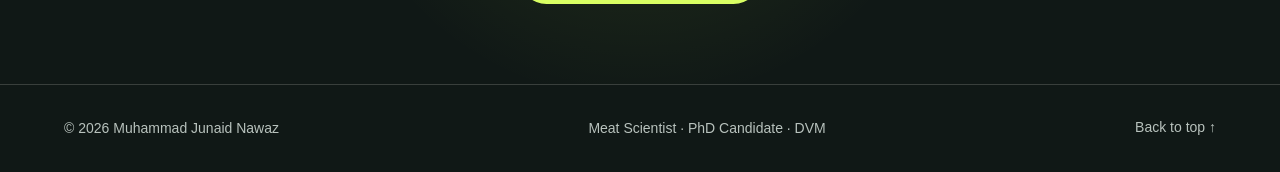
==== commit c6a46ef8: "Replace header monogram with portfolio logo" ====
--- a/beyond-lab.html
+++ b/beyond-lab.html
@@ -153,7 +153,7 @@
   <div class="noise" aria-hidden="true"></div>
   <header class="site-header" data-header>
     <a class="brand" href="index.html" aria-label="Muhammad Junaid Nawaz, home">
-      <span class="brand-mark">MJN</span>
+      <img class="header-logo-badge" src="upload/logo.png" alt="Muhammad Junaid Nawaz logo" width="44" height="44">
       <span class="brand-copy">Meat Science<br>R&amp;D</span>
     </a>
     <button class="menu-button" type="button" aria-expanded="false" aria-controls="site-nav" data-menu>
--- a/typography.css
+++ b/typography.css
@@ -39,6 +39,27 @@
 .brand-text {
   font-size: 0.85rem;
   line-height: 1.2;
+}
+
+.brand > .header-logo-badge {
+  display: block;
+  width: 2.75rem;
+  height: 2.75rem;
+  flex-shrink: 0;
+  border-radius: 50%;
+  object-fit: contain;
+  filter: drop-shadow(0 2px 4px rgba(0, 0, 0, 0.22));
+  transition: transform 0.2s ease;
+}
+
+.brand:hover > .header-logo-badge {
+  transform: scale(1.05);
+}
+
+@media (prefers-reduced-motion: reduce) {
+  .brand > .header-logo-badge {
+    transition: none;
+  }
 }
 
 /* Eyebrows, overlines, section kickers, and category labels. */
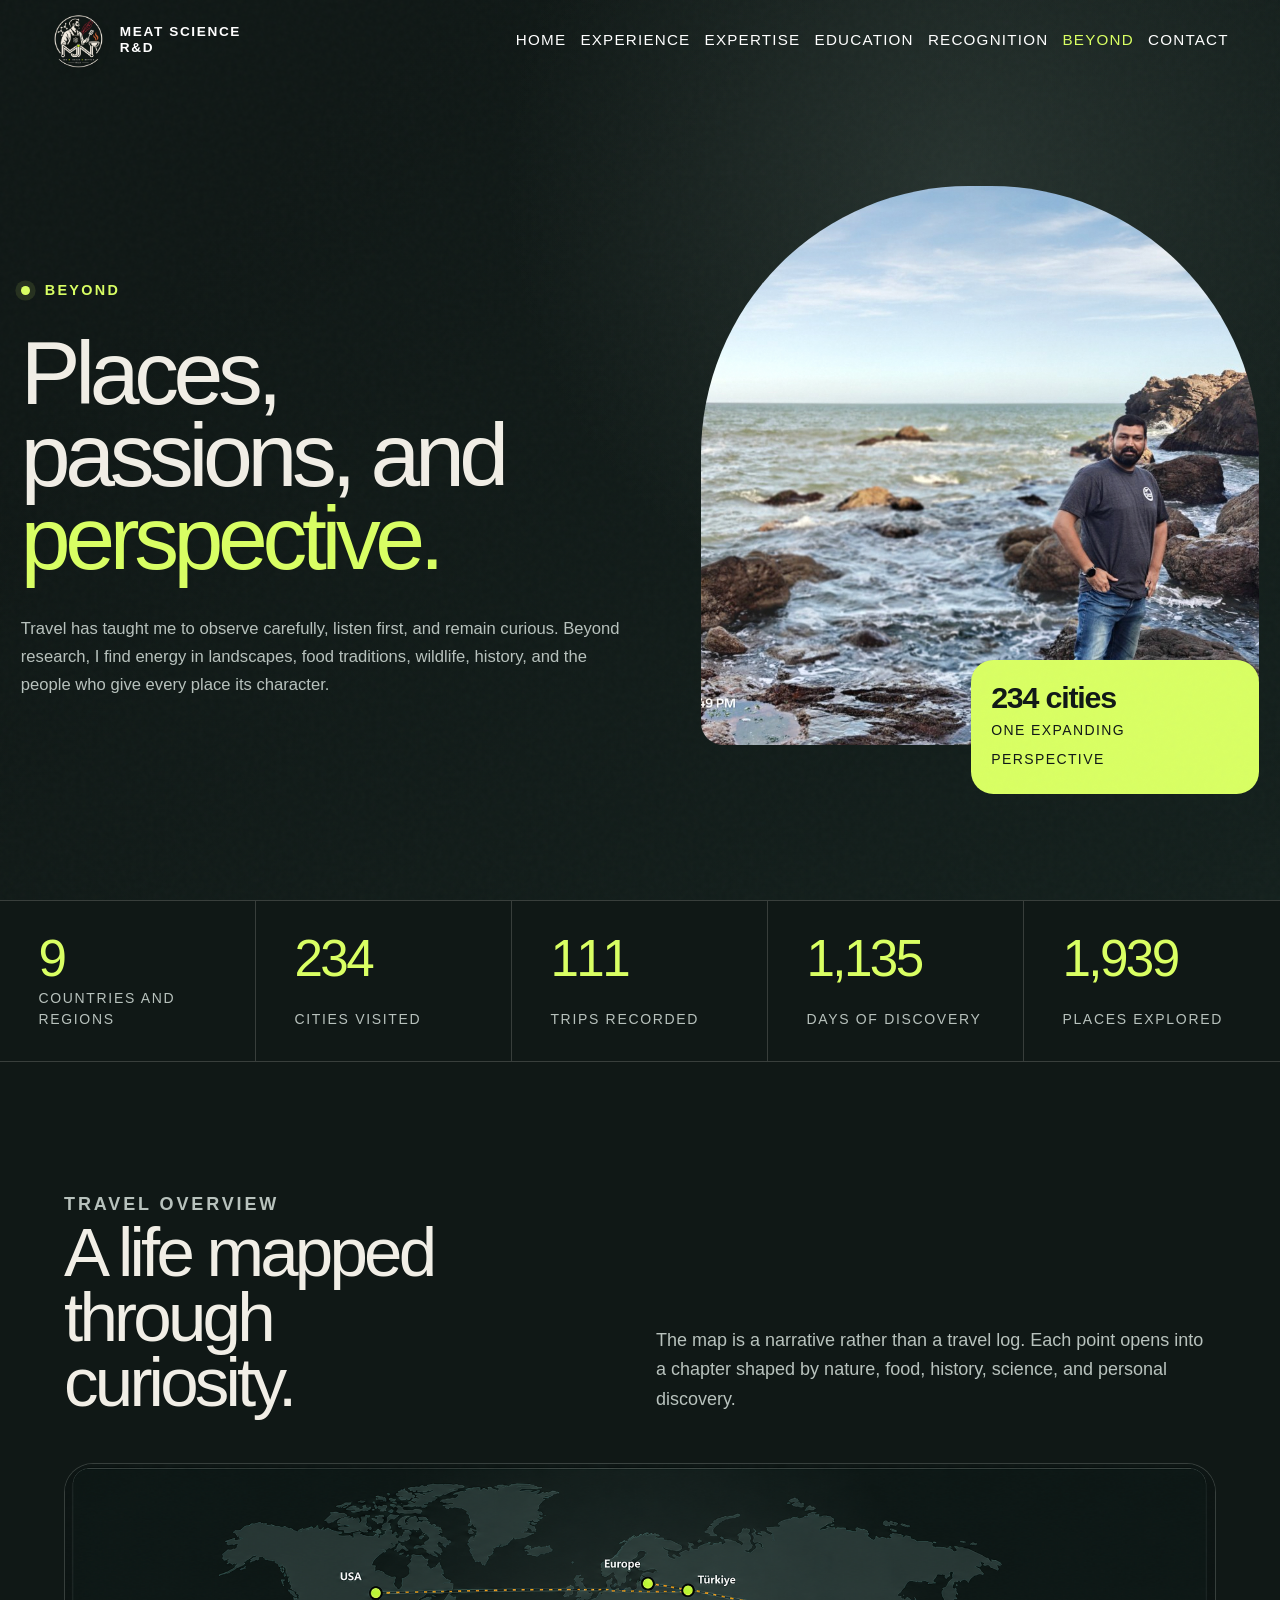
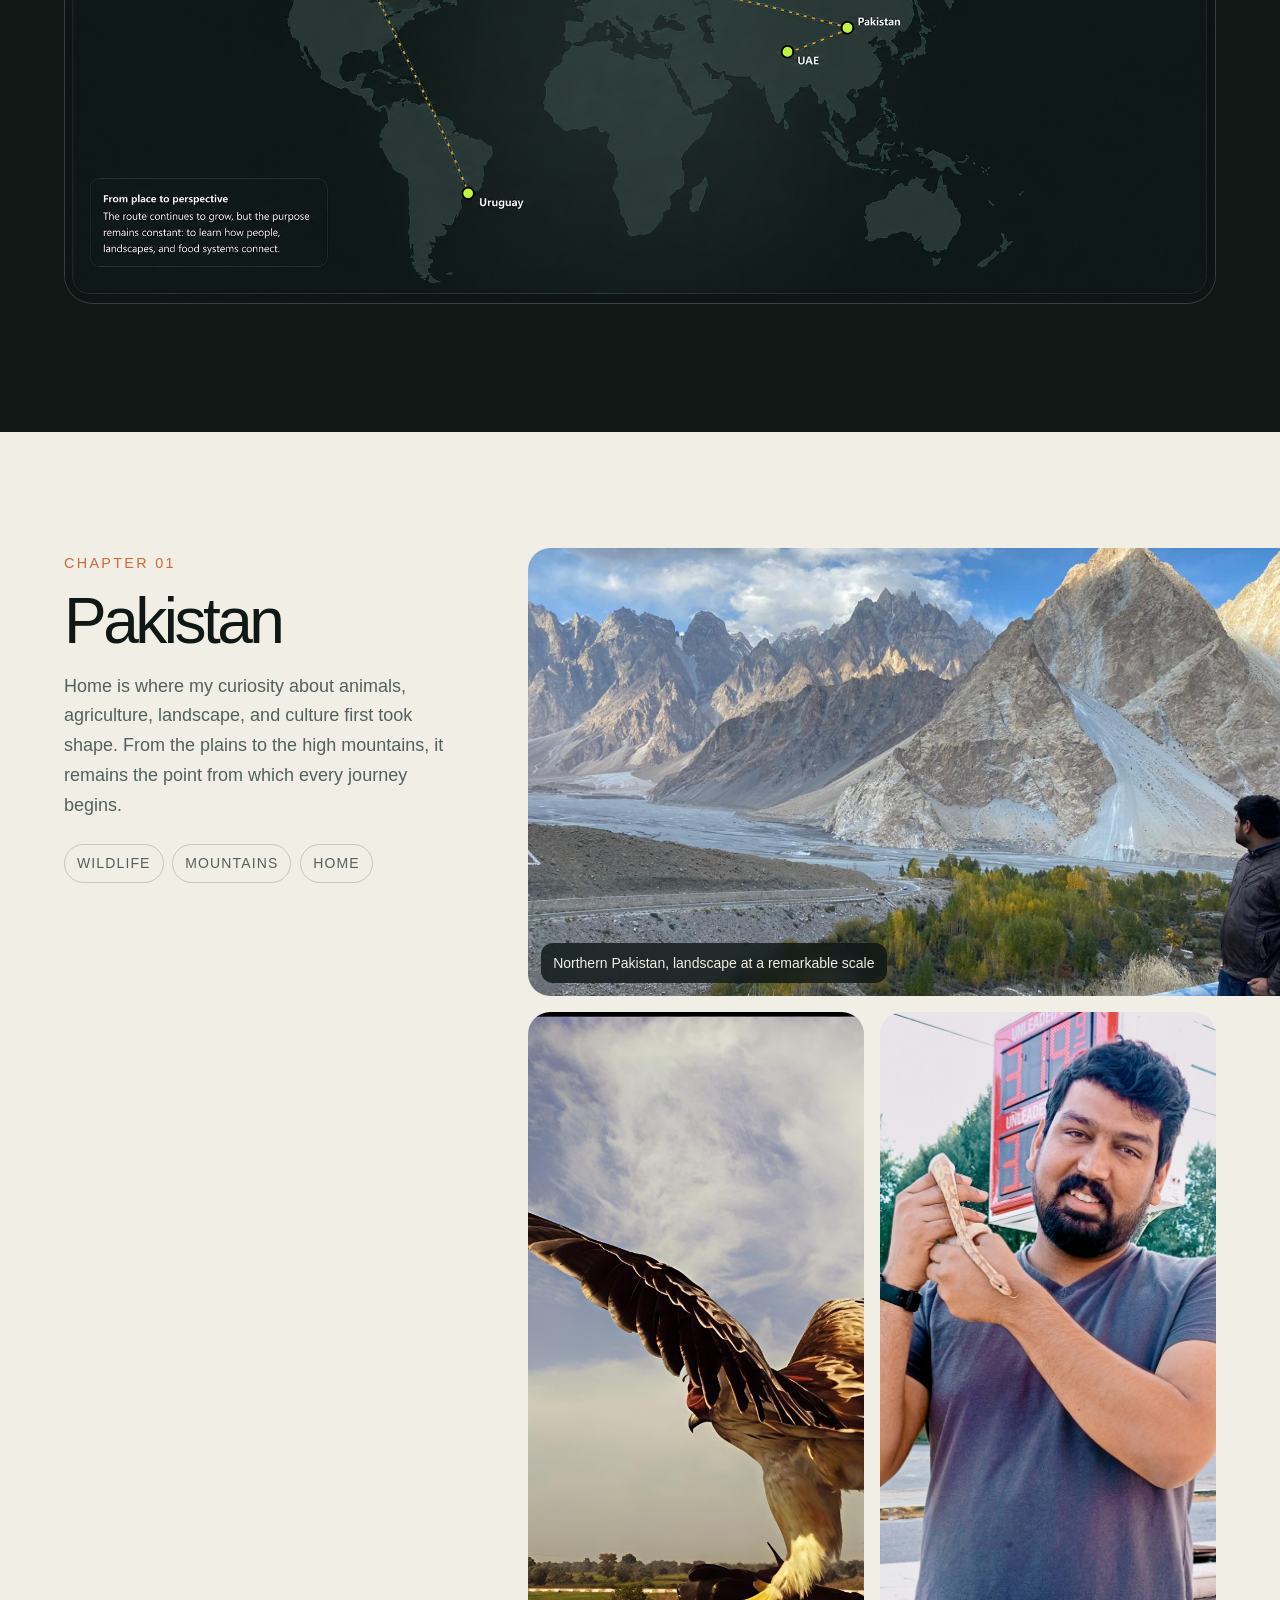
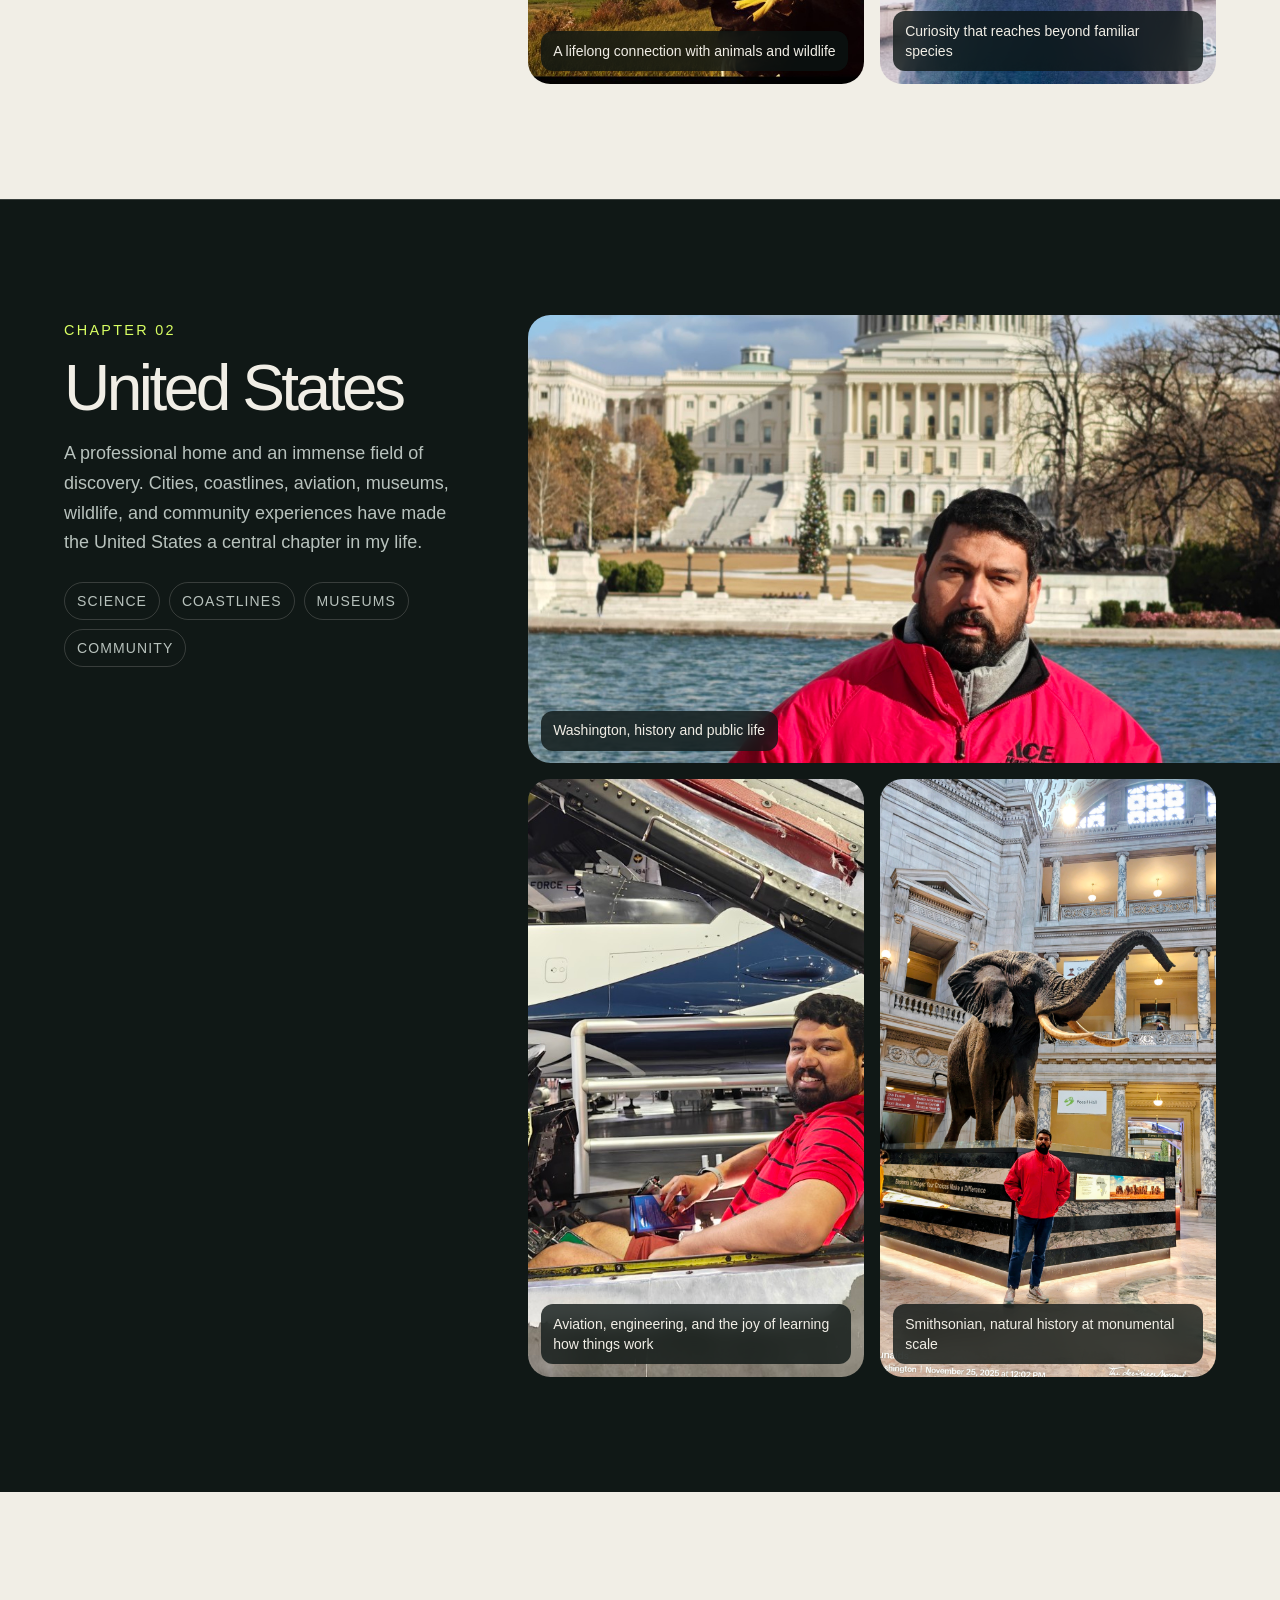
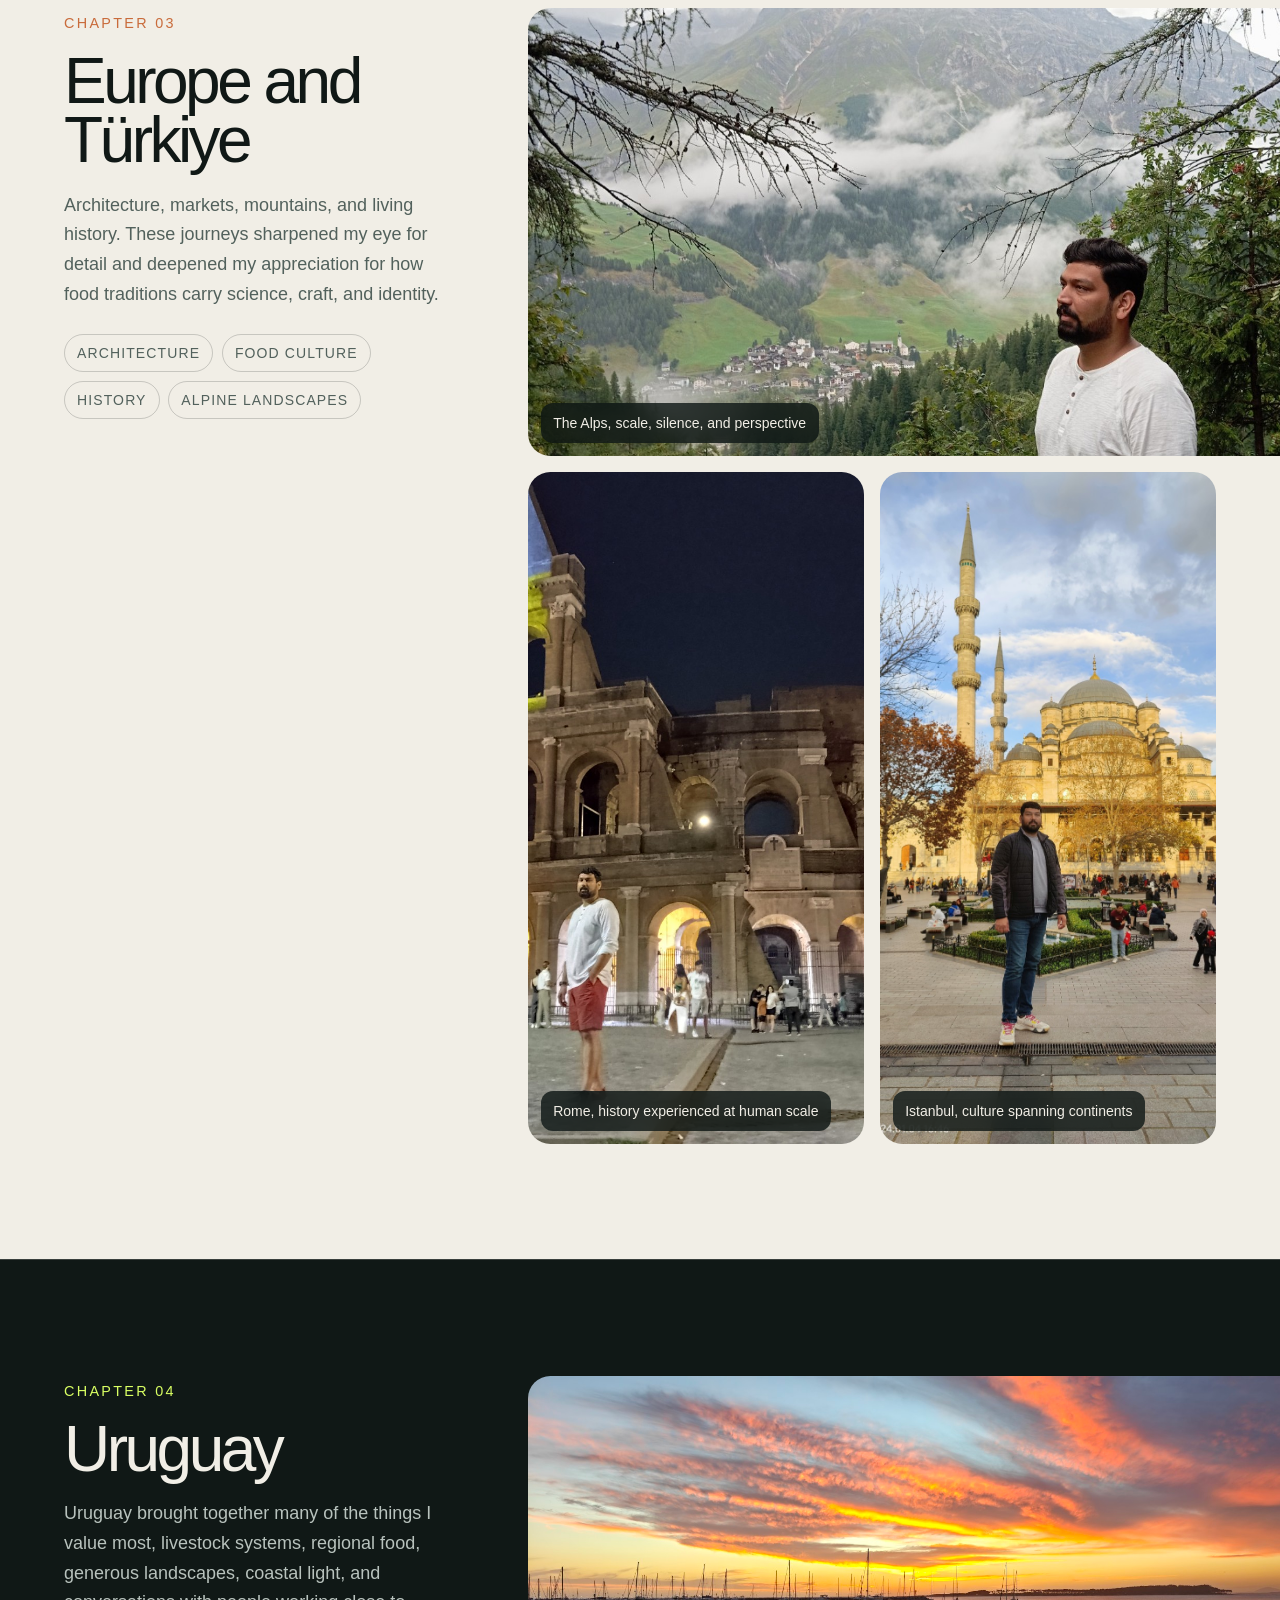
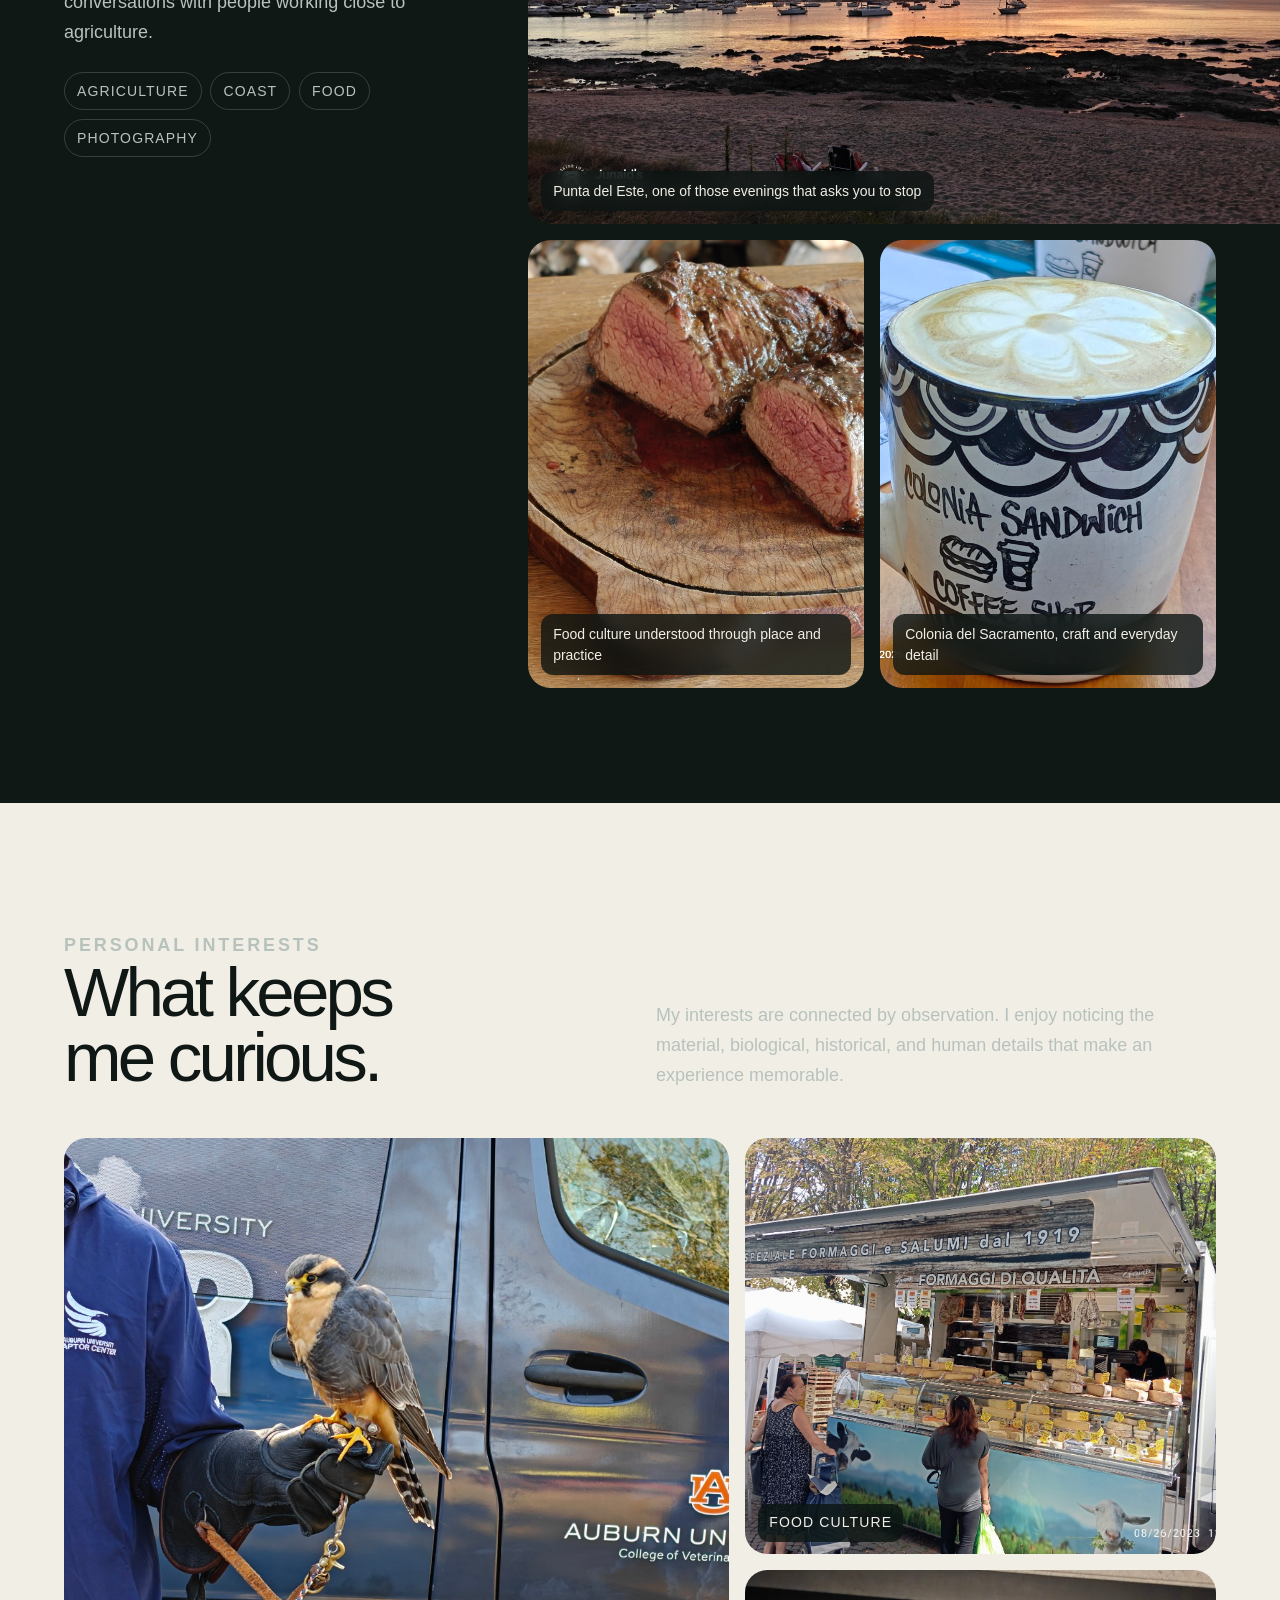
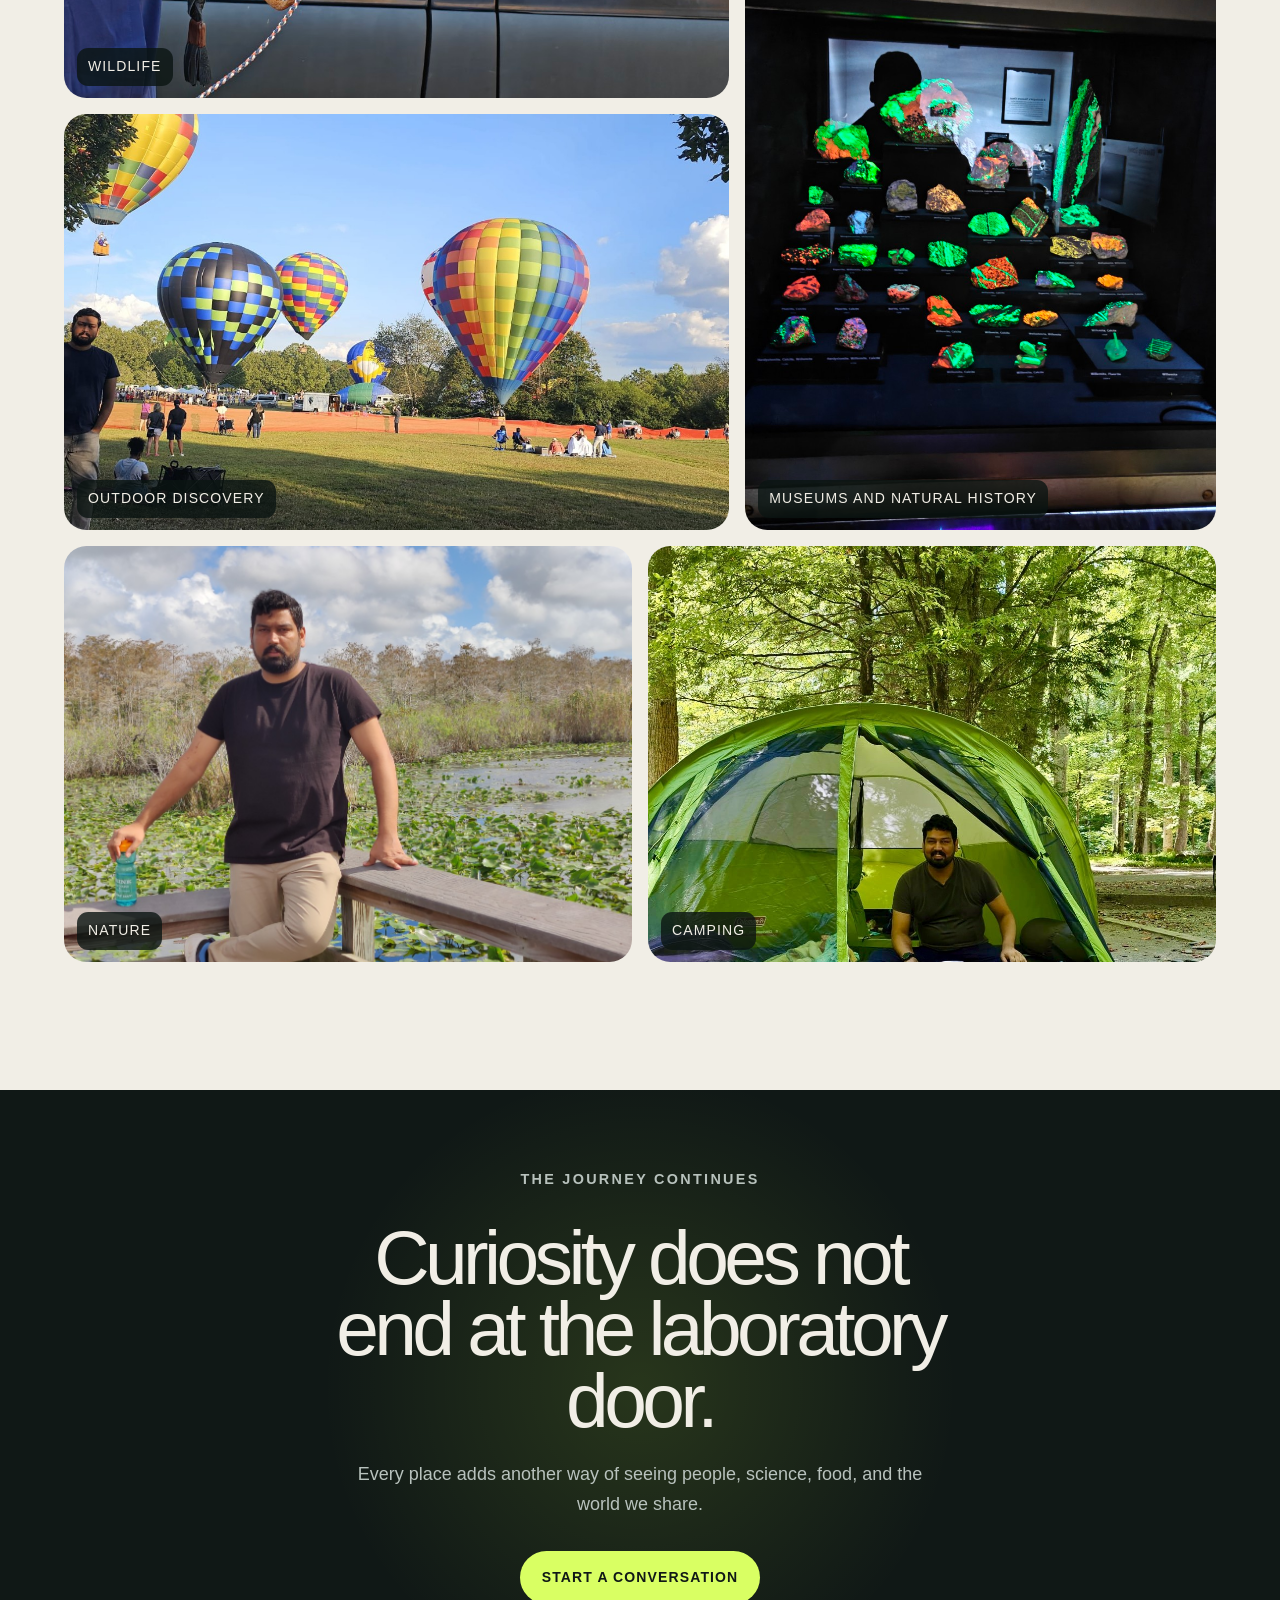
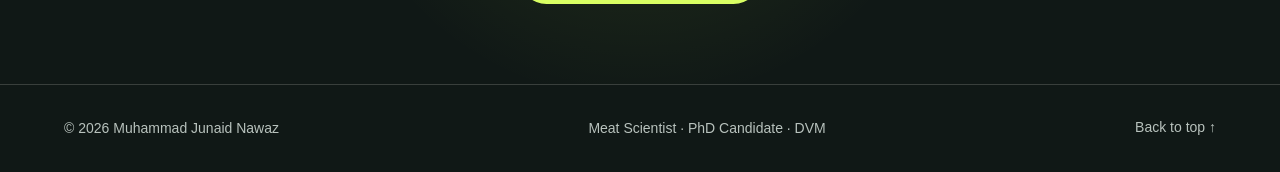
==== commit 46895c8f: "Add social sharing preview metadata" ====
--- a/beyond-lab.html
+++ b/beyond-lab.html
@@ -5,6 +5,21 @@
   <meta name="viewport" content="width=device-width, initial-scale=1">
   <meta name="description" content="Muhammad Junaid Nawaz beyond the laboratory, travel, photography, food culture, wildlife, history, and outdoor exploration.">
   <title>Beyond | Muhammad Junaid Nawaz</title>
+  <meta property="og:type" content="website">
+  <meta property="og:site_name" content="Muhammad Junaid Nawaz Portfolio">
+  <meta property="og:title" content="Beyond | Muhammad Junaid Nawaz">
+  <meta property="og:description" content="Travel, photography, food culture, wildlife, history, and outdoor exploration beyond the laboratory.">
+  <meta property="og:url" content="https://muhammad-junaid-nawaz.github.io/portfolio/beyond-lab.html">
+  <meta property="og:image" content="https://muhammad-junaid-nawaz.github.io/portfolio/upload/social-preview.png">
+  <meta property="og:image:type" content="image/png">
+  <meta property="og:image:width" content="1731">
+  <meta property="og:image:height" content="909">
+  <meta property="og:image:alt" content="Muhammad Junaid Nawaz, PhD candidate in meat science and research and development">
+  <meta name="twitter:card" content="summary_large_image">
+  <meta name="twitter:title" content="Beyond | Muhammad Junaid Nawaz">
+  <meta name="twitter:description" content="Travel, photography, food culture, wildlife, history, and outdoor exploration beyond the laboratory.">
+  <meta name="twitter:image" content="https://muhammad-junaid-nawaz.github.io/portfolio/upload/social-preview.png">
+  <meta name="twitter:image:alt" content="Muhammad Junaid Nawaz, PhD candidate in meat science and research and development">
   <style>
     :root {
       --ink: #101816;
--- a/typography.css
+++ b/typography.css
@@ -43,13 +43,21 @@
 
 .brand > .header-logo-badge {
   display: block;
-  width: 2.75rem;
-  height: 2.75rem;
+  width: 3.4375rem;
+  height: 3.4375rem;
   flex-shrink: 0;
   border-radius: 50%;
   object-fit: contain;
   filter: drop-shadow(0 2px 4px rgba(0, 0, 0, 0.22));
   transition: transform 0.2s ease;
+}
+
+.site-header {
+  padding-block: 0.8rem;
+}
+
+.site-header.scrolled {
+  padding-block: 0.4rem;
 }
 
 .brand:hover > .header-logo-badge {
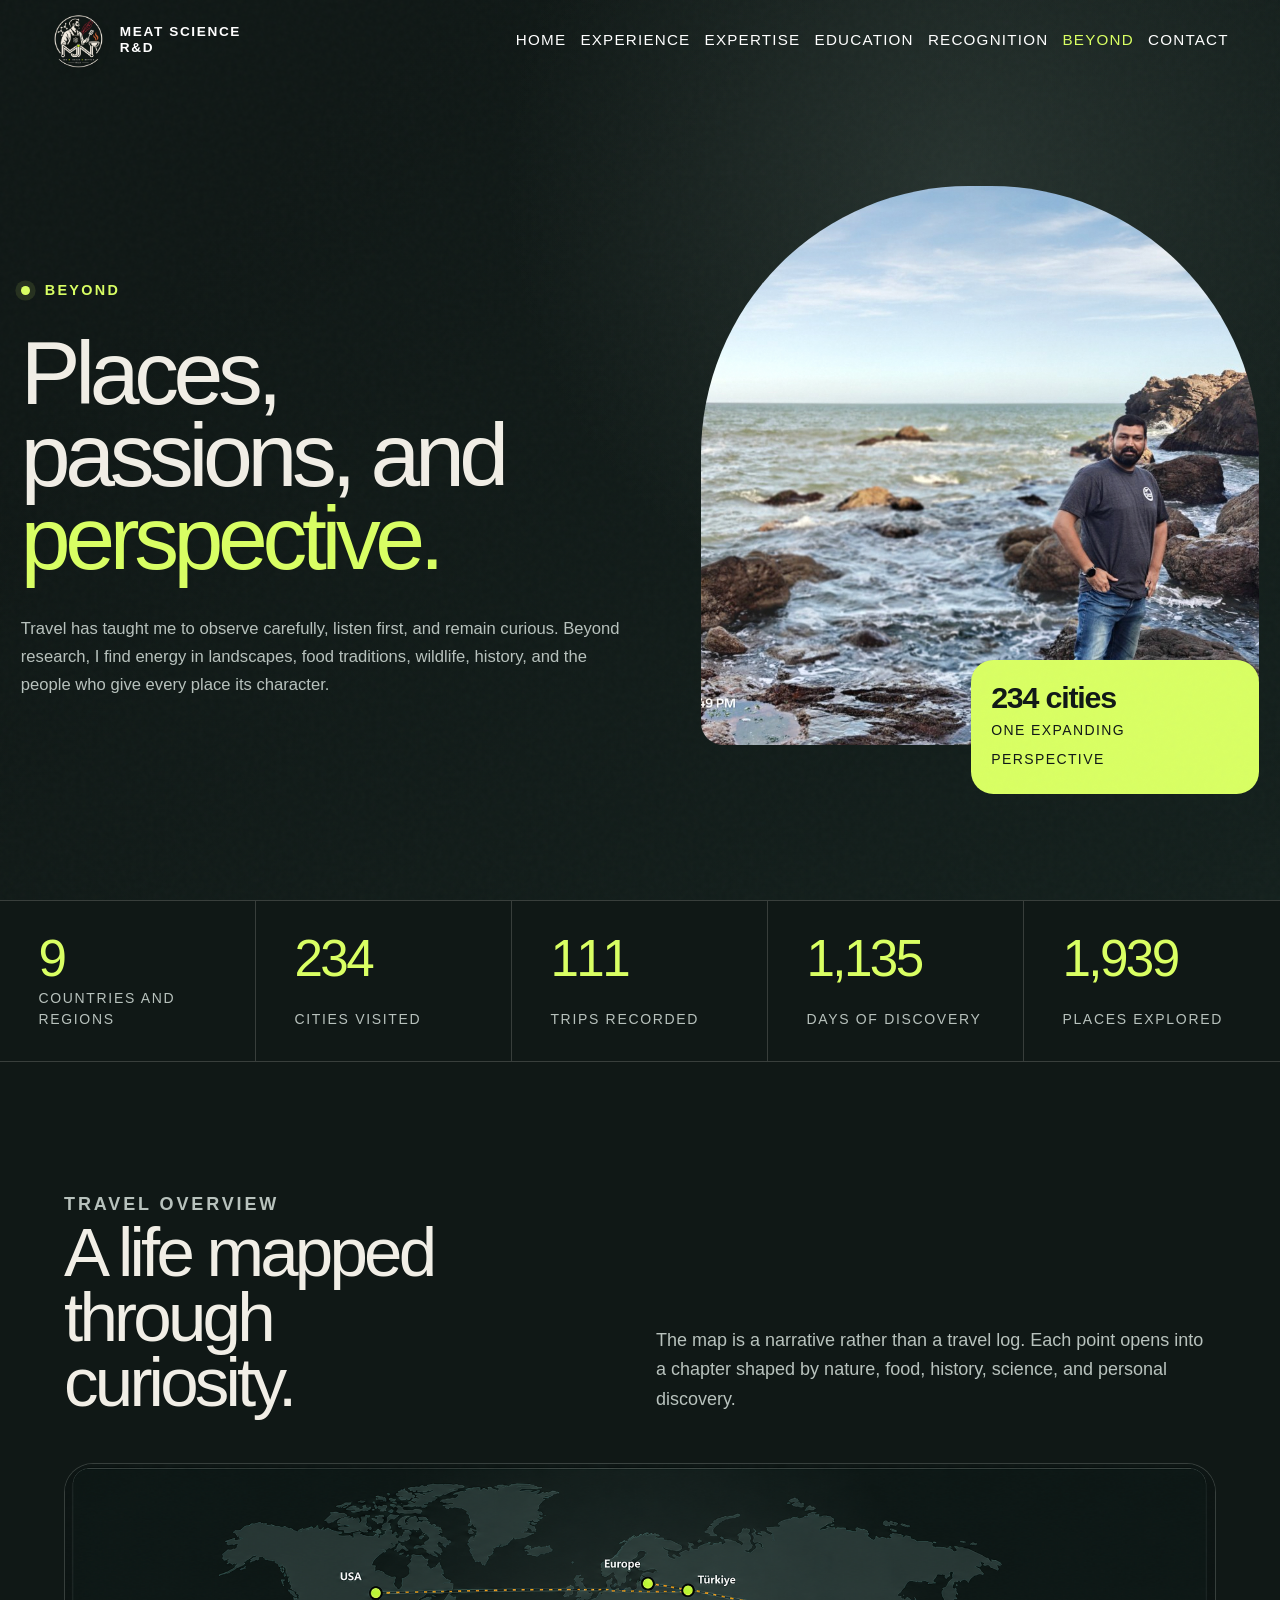
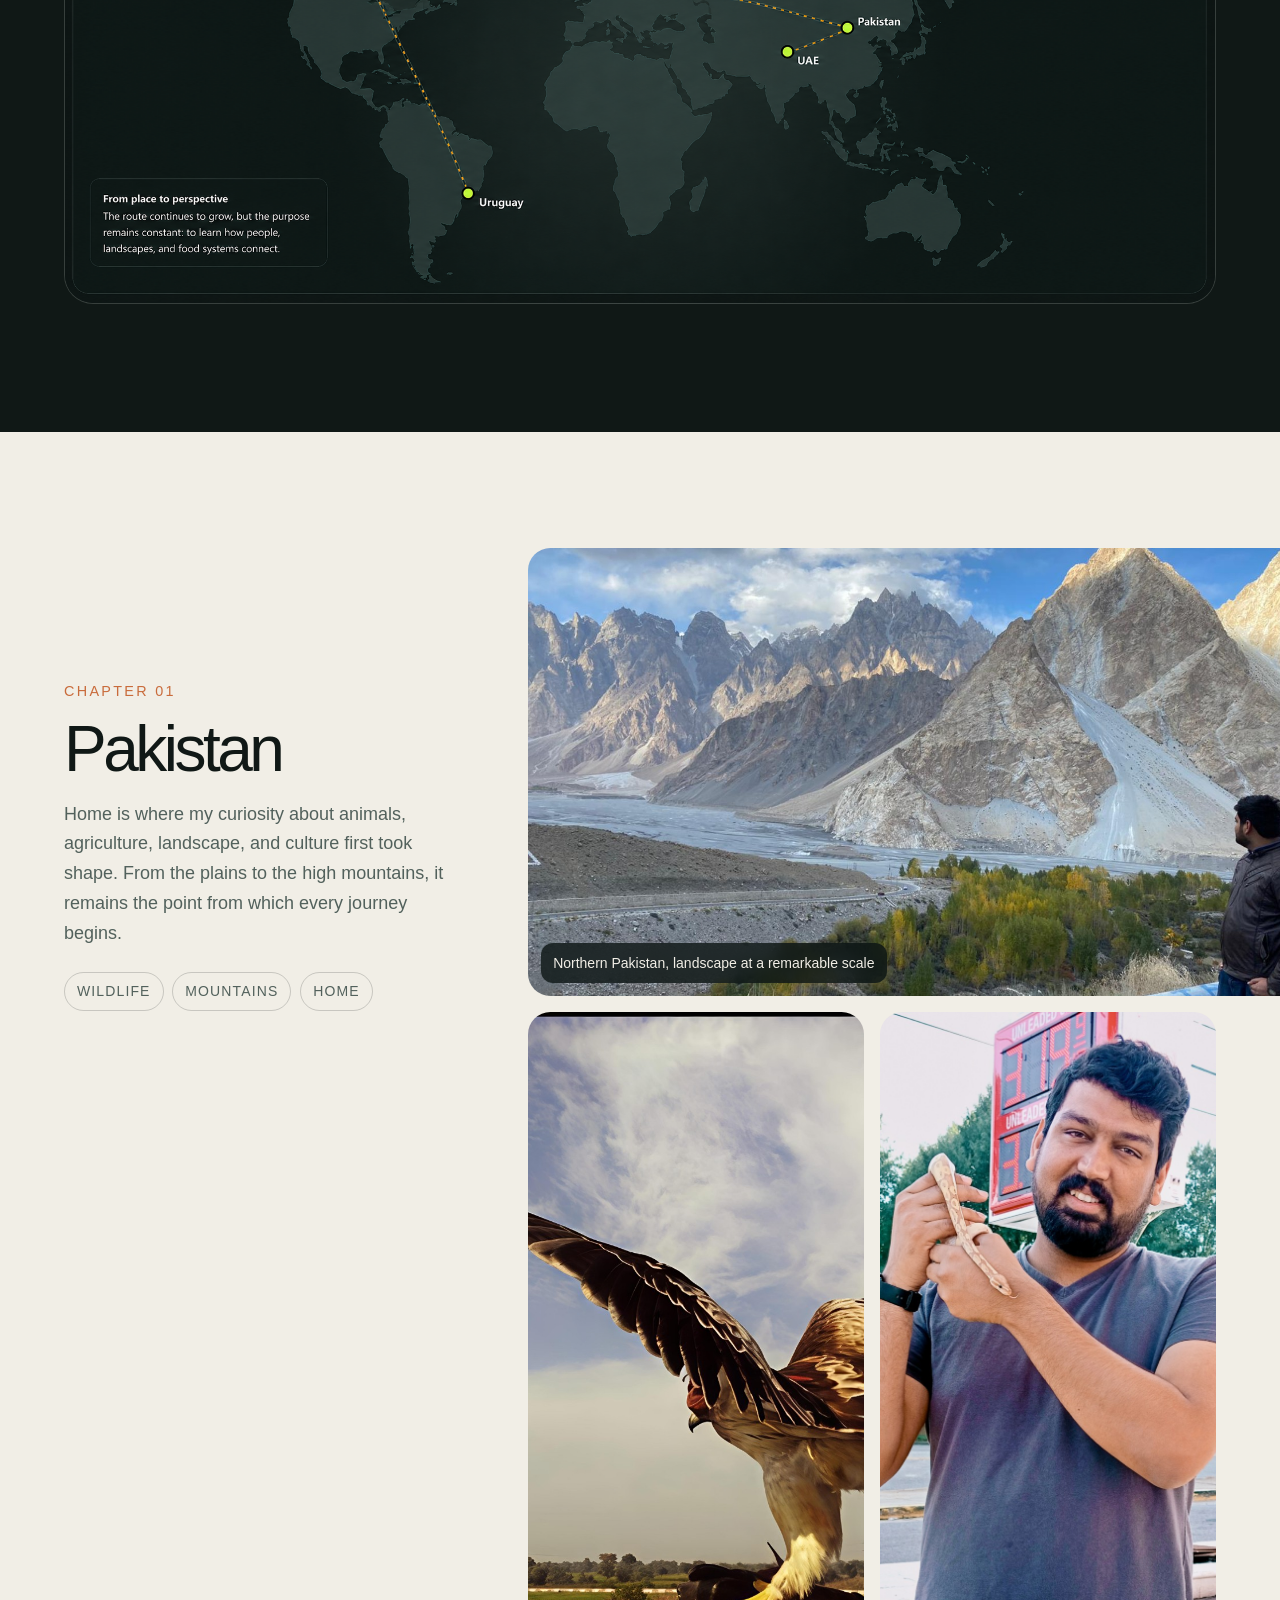
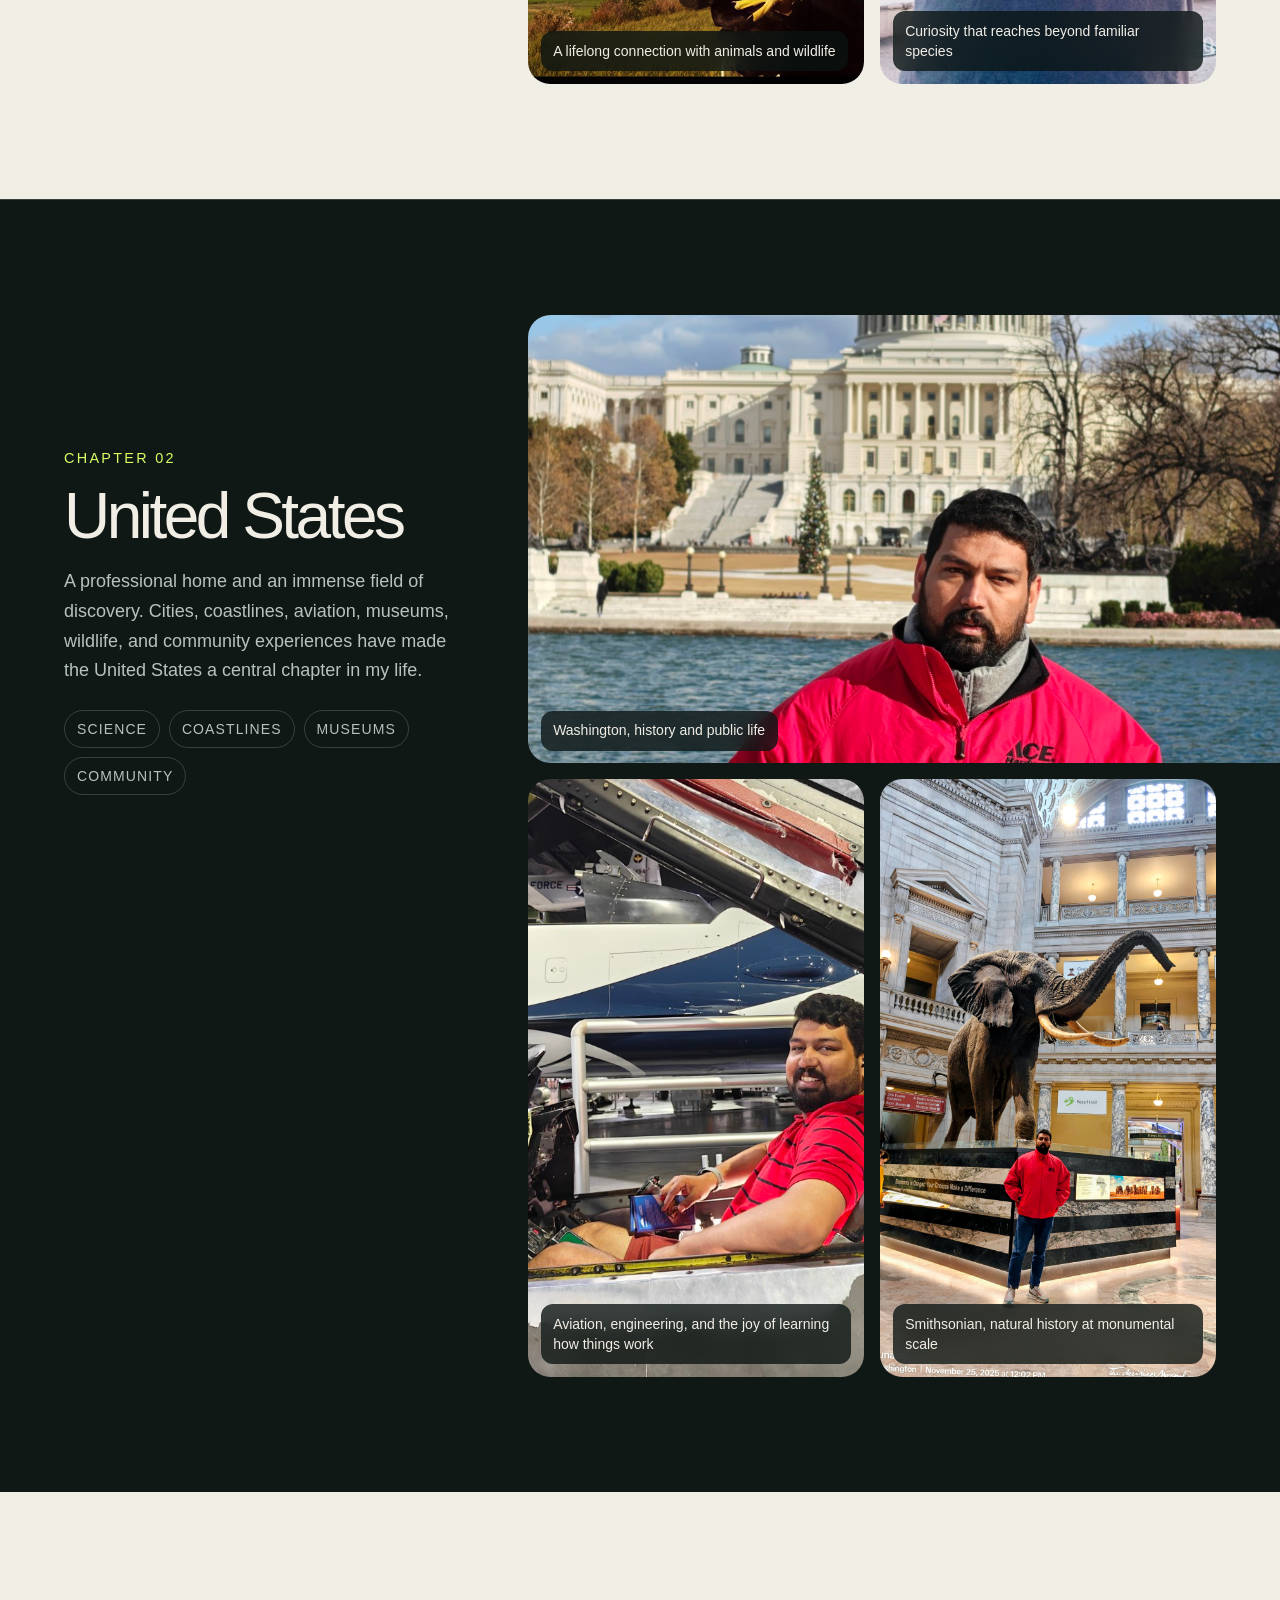
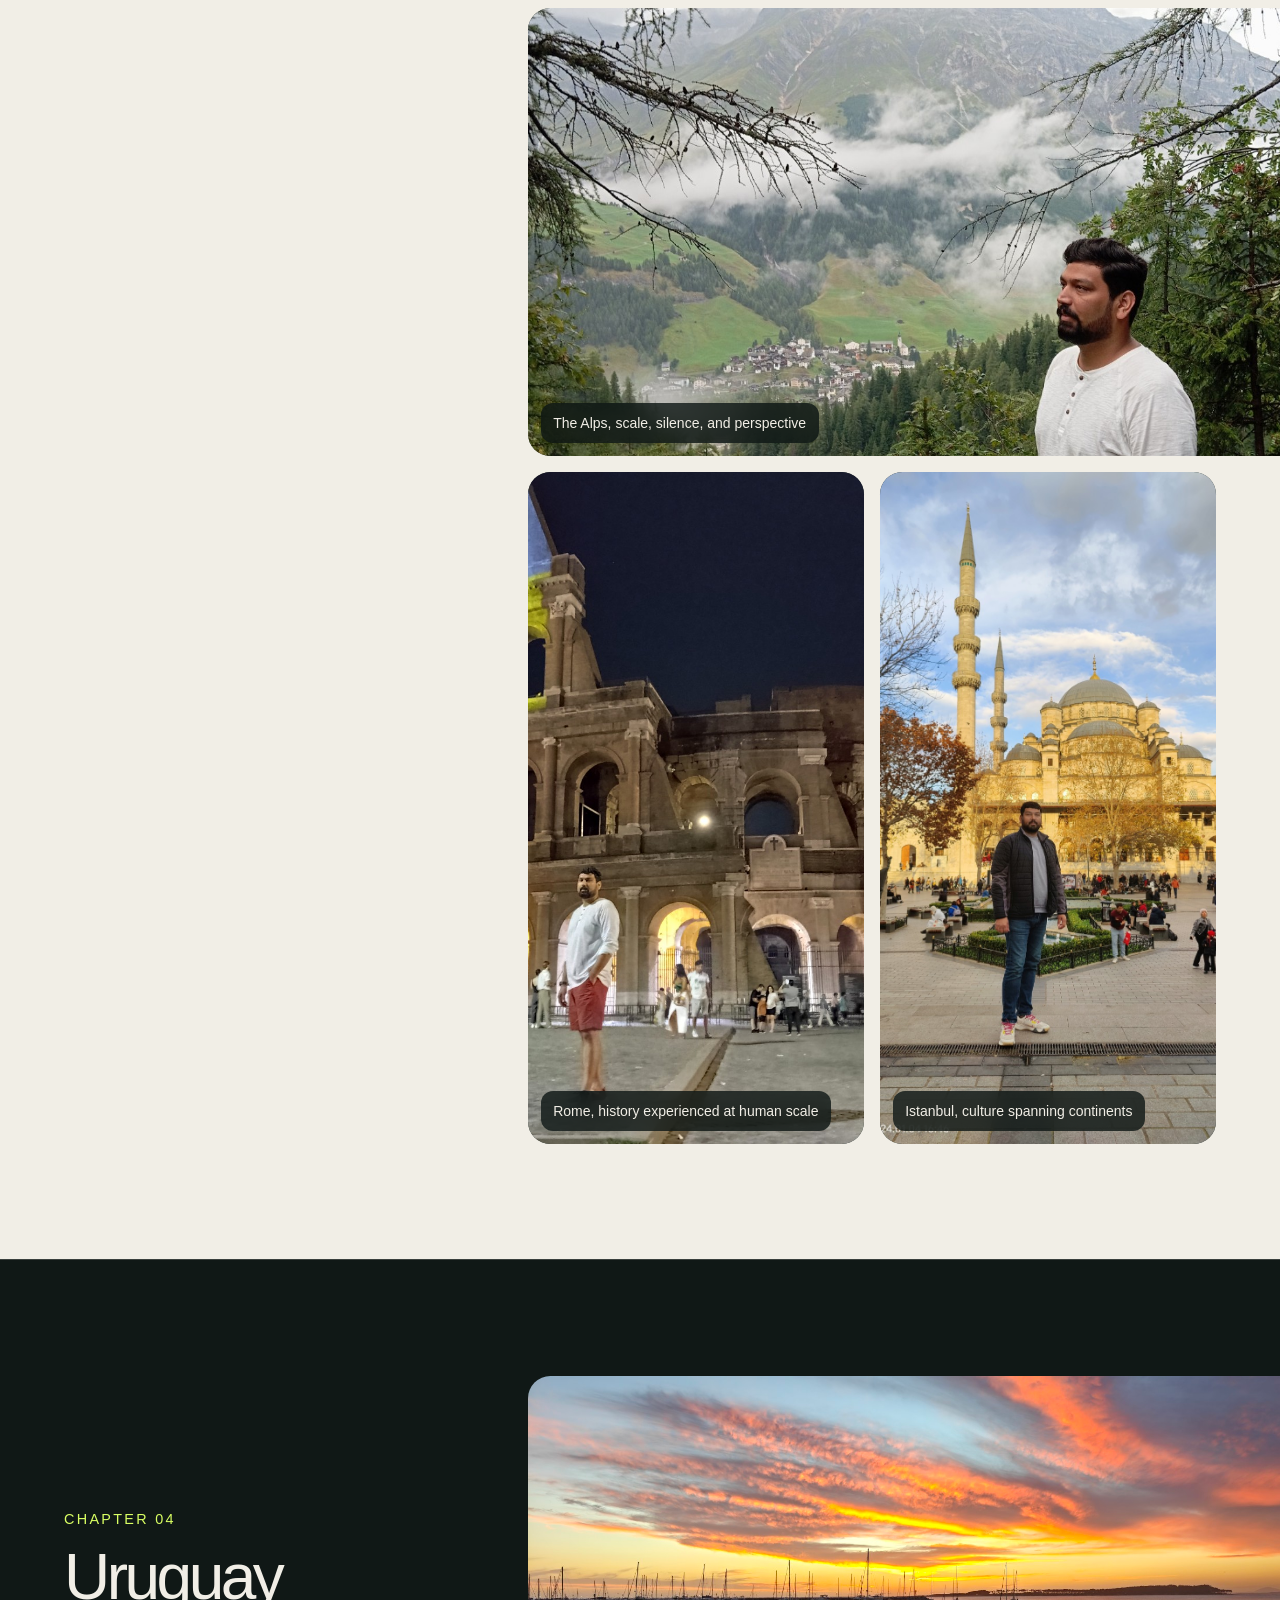
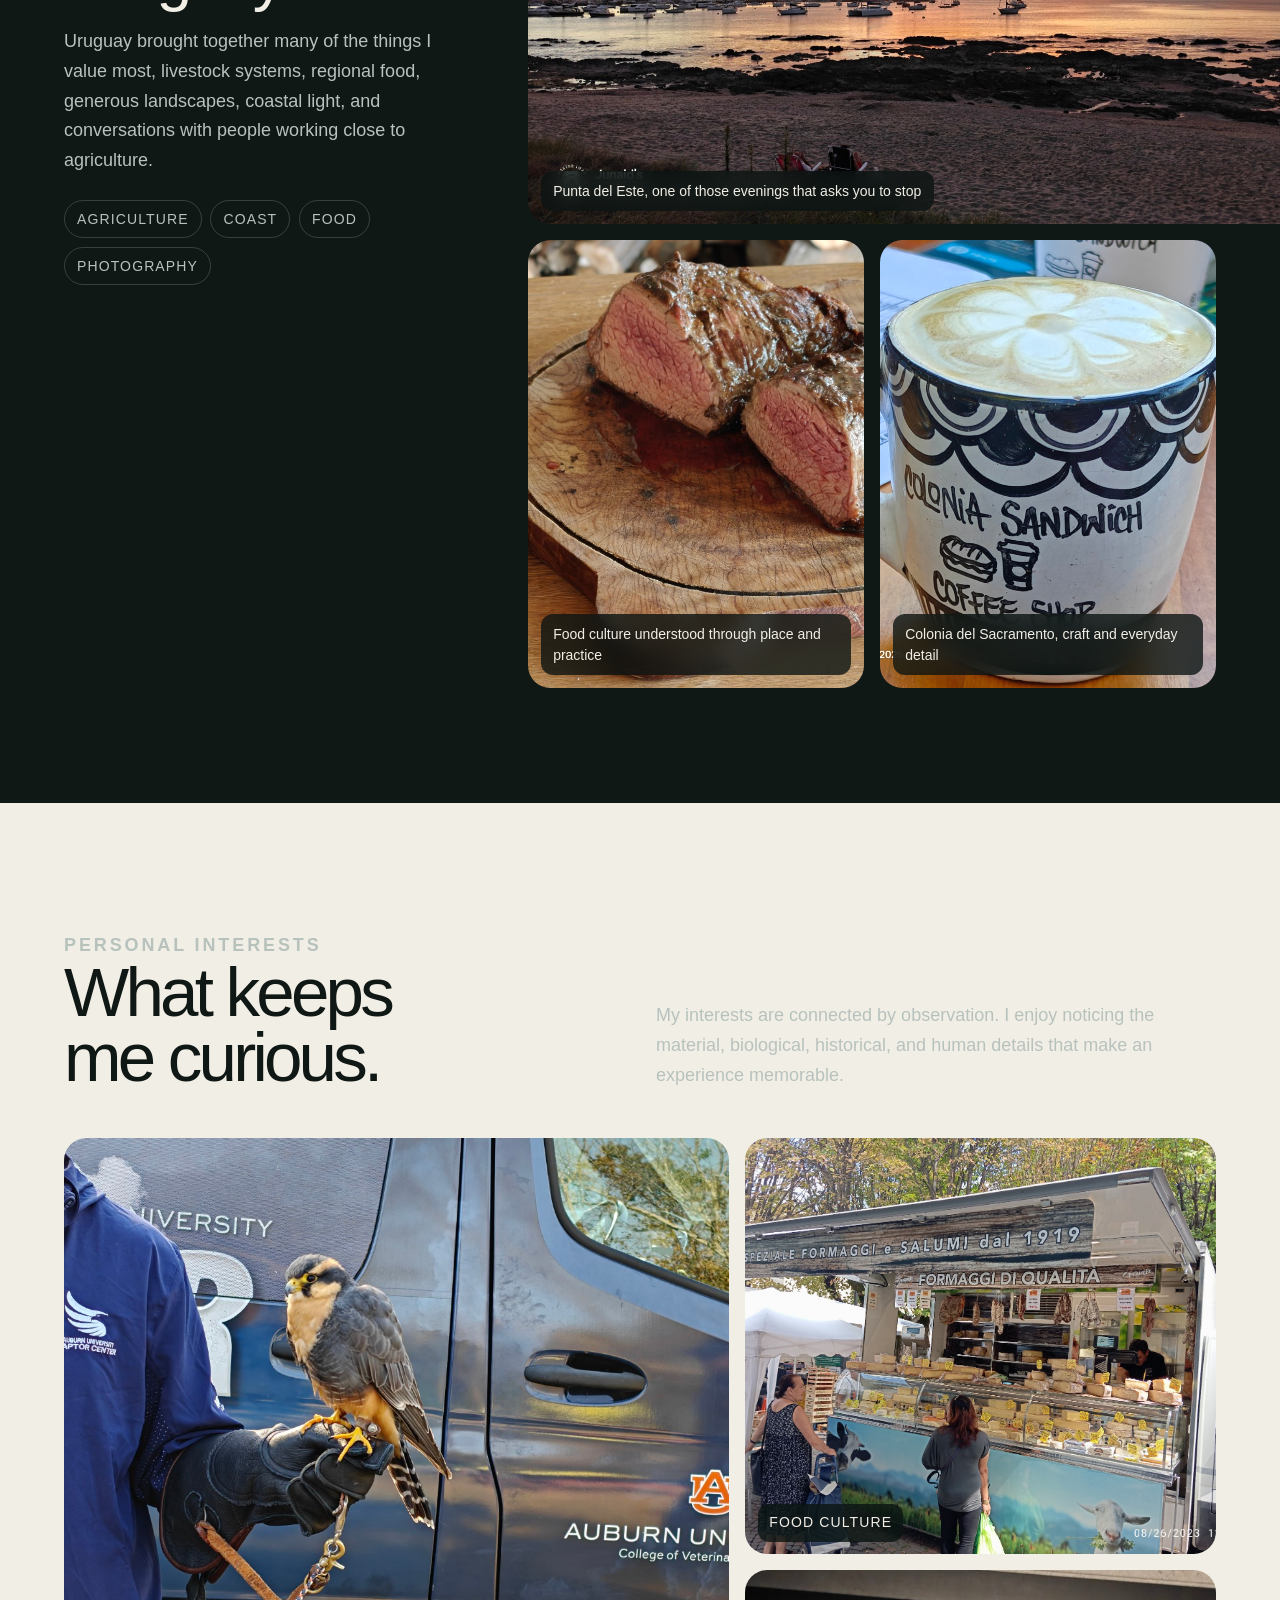
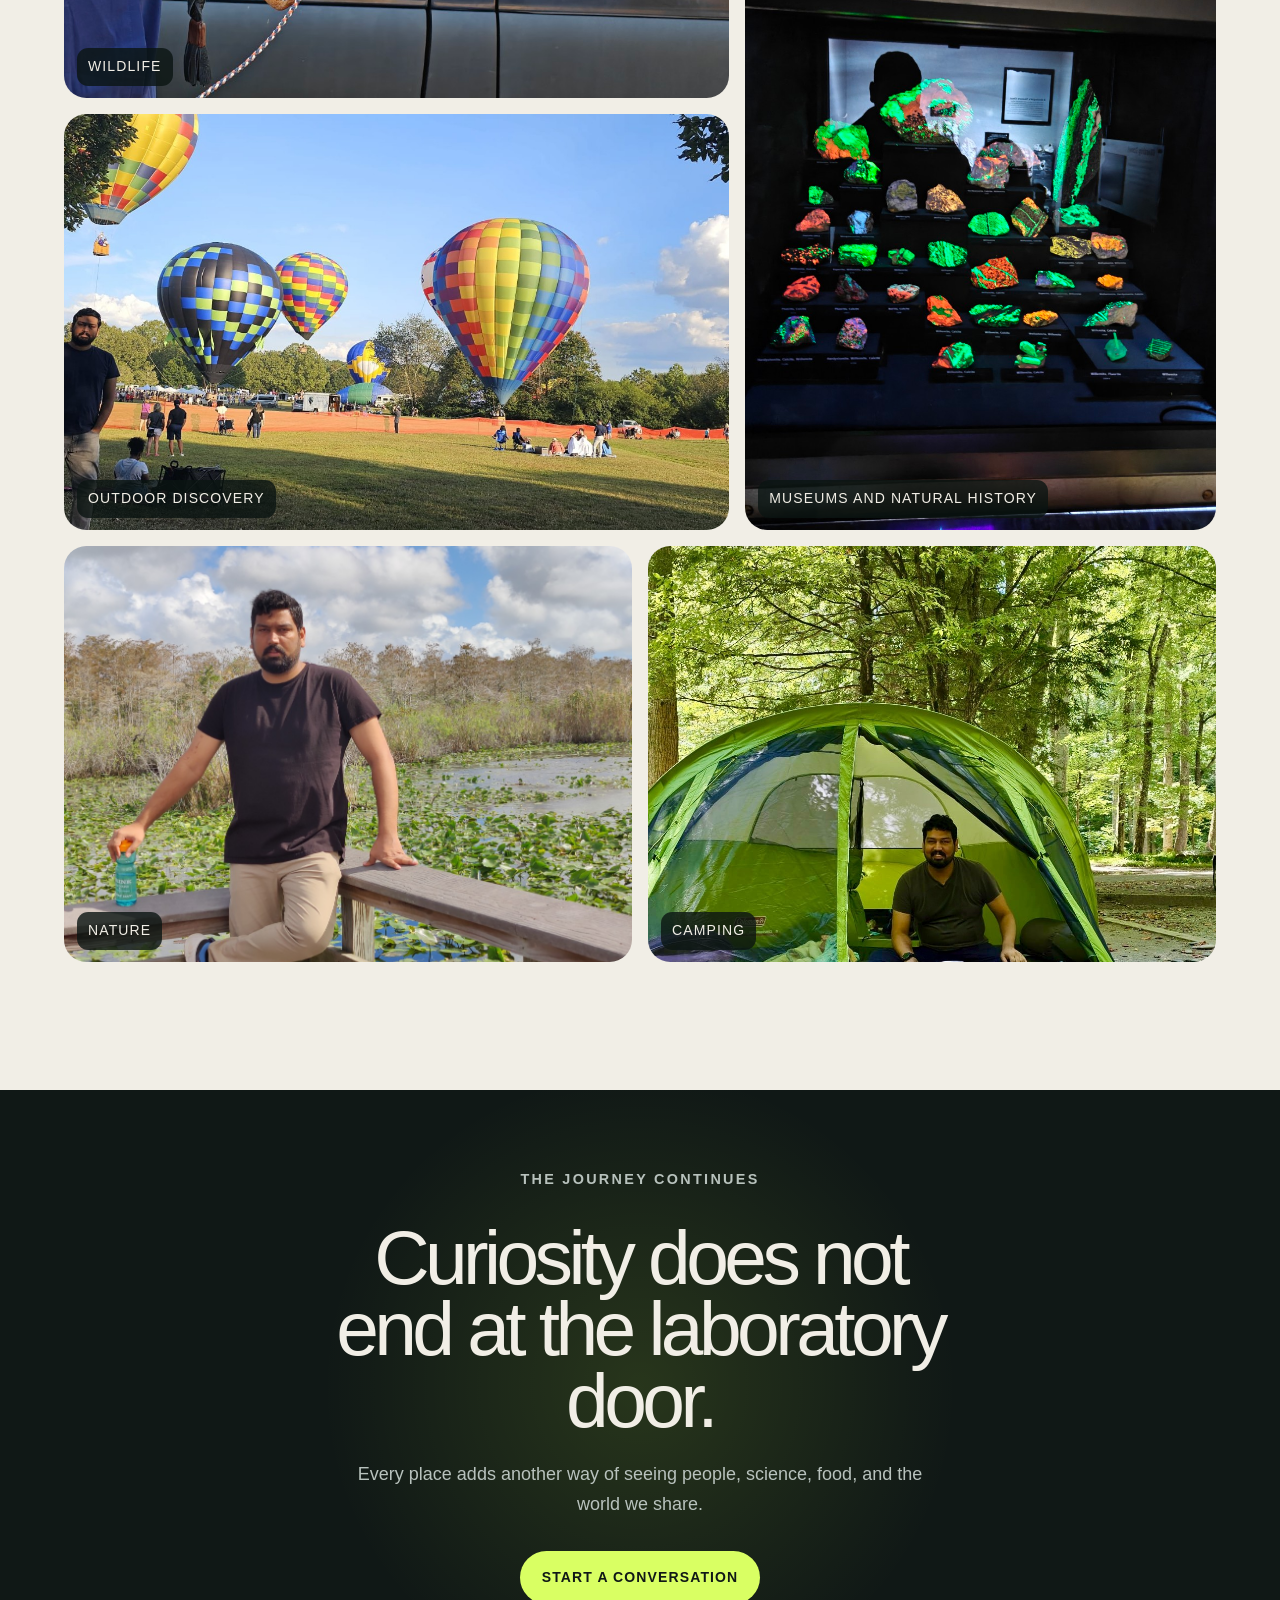
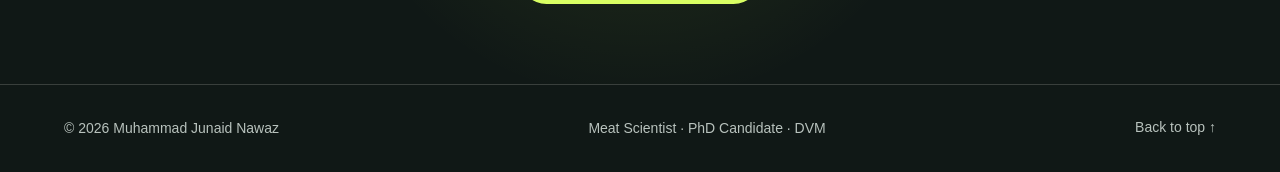
==== commit e4bd32cf: "Add audited Beyond motion preview" ====
--- a/beyond-lab.html
+++ b/beyond-lab.html
@@ -162,6 +162,8 @@
     @media (prefers-reduced-motion: reduce) { html { scroll-behavior: auto; } .photo img, [data-reveal] { transition: none; } [data-reveal] { opacity: 1; transform: none; } }
   </style>
   <link rel="stylesheet" href="typography.css">
+  <link rel="stylesheet" href="beyond-v2.css">
+  <script src="beyond-v2.js" defer></script>
 </head>
 <body class="beyond-page">
   <a class="skip-link" href="#main">Skip to content</a>
--- a/beyond-v2.css
+++ b/beyond-v2.css
@@ -0,0 +1,58 @@
+/* Beyond motion preview: bounded decoration and stable image depth. */
+.chapter {
+  --chapter-glow-x: 80%;
+  --chapter-glow-y: 10%;
+  isolation: isolate;
+  position: relative;
+}
+
+.chapter::before {
+  position: absolute;
+  z-index: 0;
+  inset: 0;
+  pointer-events: none;
+  content: "";
+  opacity: 0;
+  background: radial-gradient(600px 280px at var(--chapter-glow-x) var(--chapter-glow-y), rgba(217, 255, 99, .08), transparent 70%);
+  transition: opacity .5s ease;
+}
+
+.chapter > * {
+  position: relative;
+  z-index: 1;
+}
+
+/* Replace the page's scale effect with a contained focal-point shift. */
+.hero-visual .hero-image,
+.gallery .photo img {
+  transition: object-position .8s cubic-bezier(.2, .8, .2, 1);
+}
+
+.gallery .photo:hover img {
+  transform: none;
+}
+
+@media (hover: hover) and (pointer: fine) and (prefers-reduced-motion: no-preference) {
+  .chapter:hover::before {
+    opacity: 1;
+  }
+
+  .chapter:hover .chapter-copy {
+    transform: translateY(-3px);
+  }
+
+  .chapter-copy {
+    transition: transform .35s cubic-bezier(.2, .8, .2, 1);
+  }
+
+  .hero-visual:hover .hero-image,
+  .gallery .photo:hover img {
+    object-position: center 42%;
+  }
+}
+
+@media (prefers-reduced-motion: reduce) {
+  .chapter::before {
+    display: none;
+  }
+}
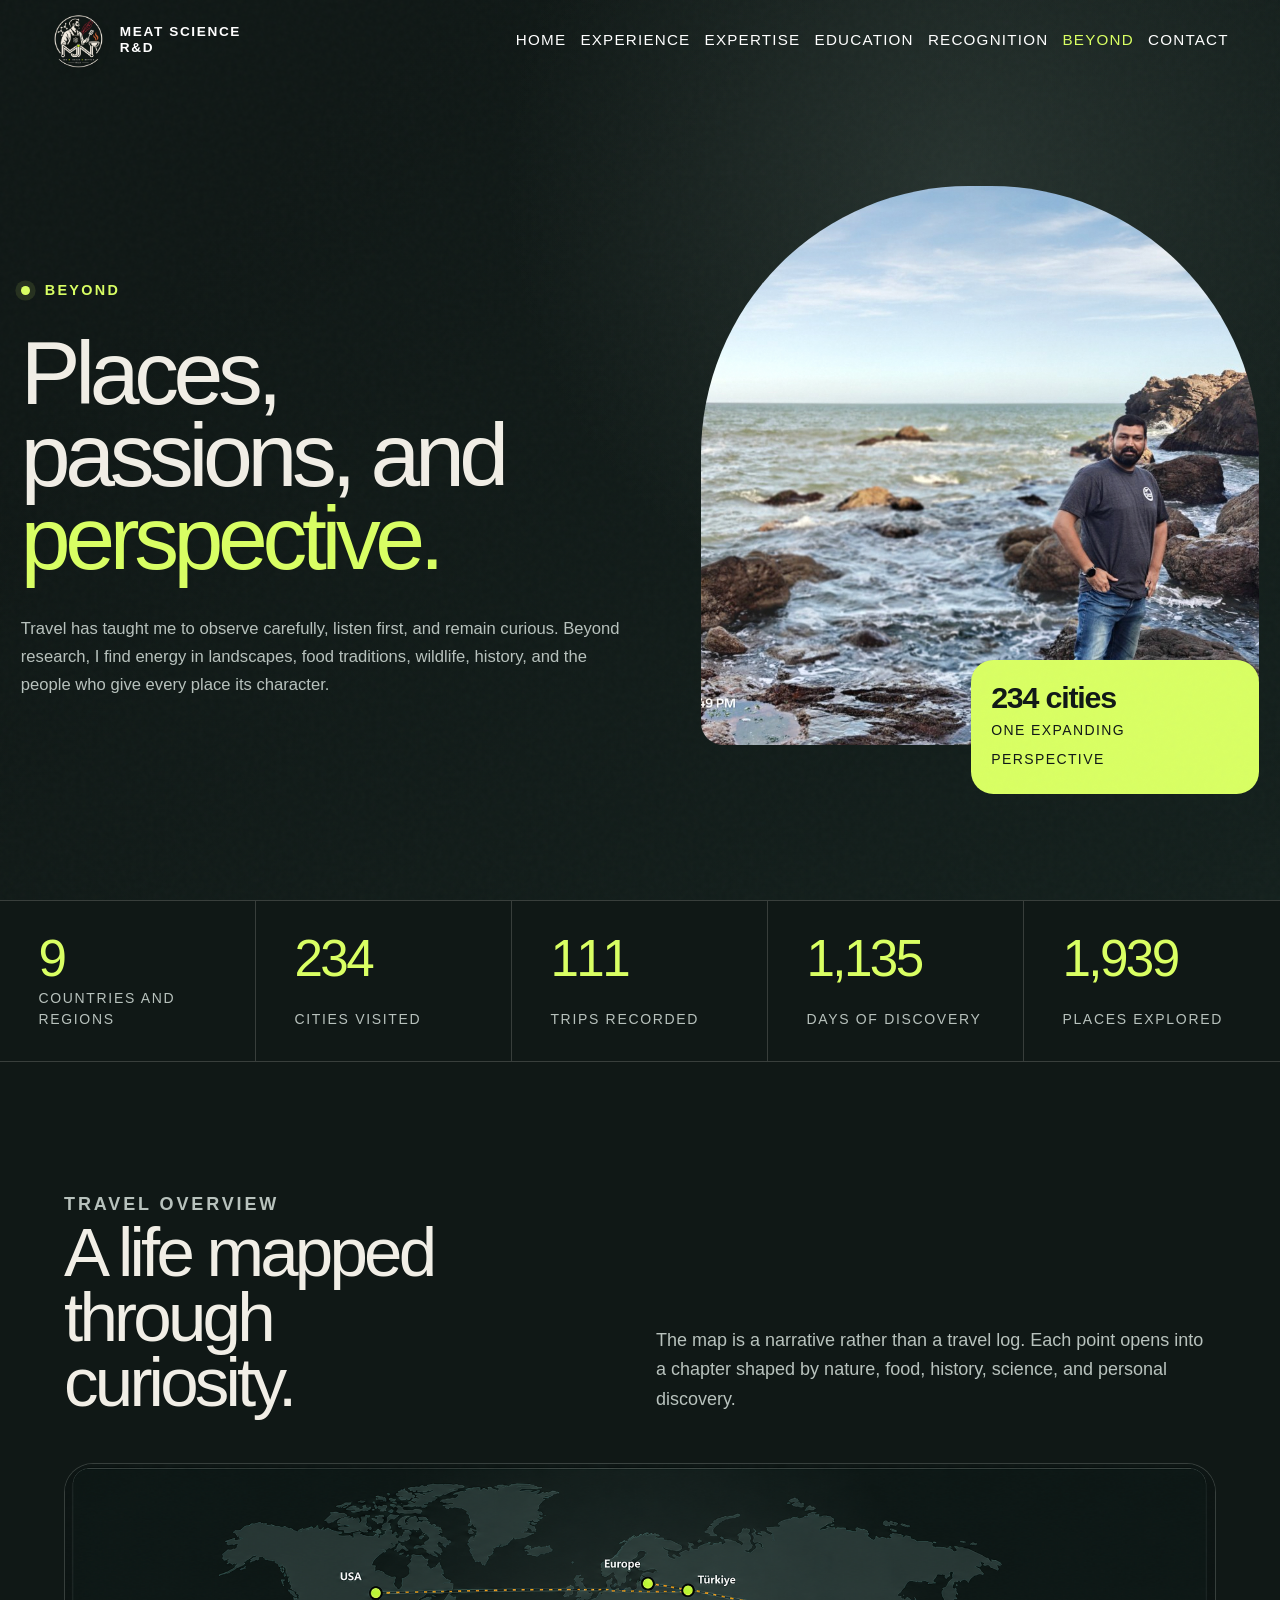
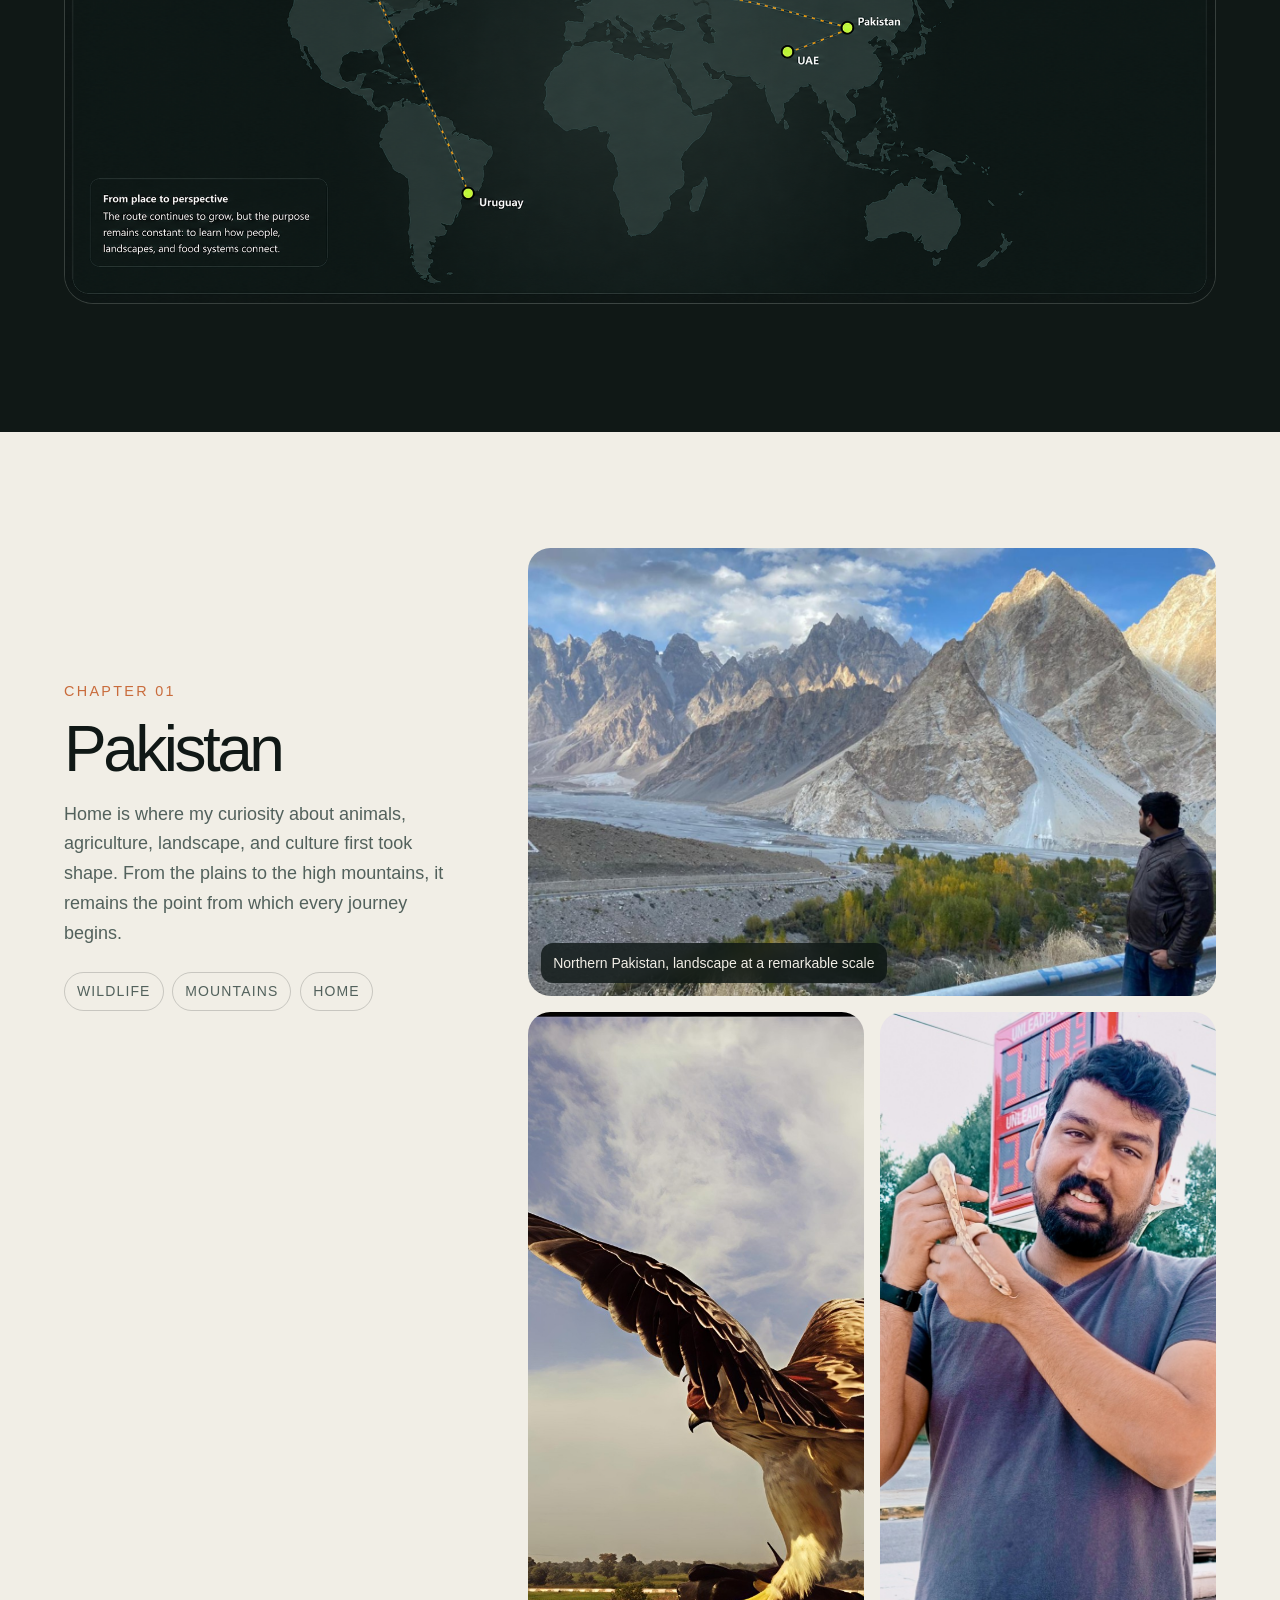
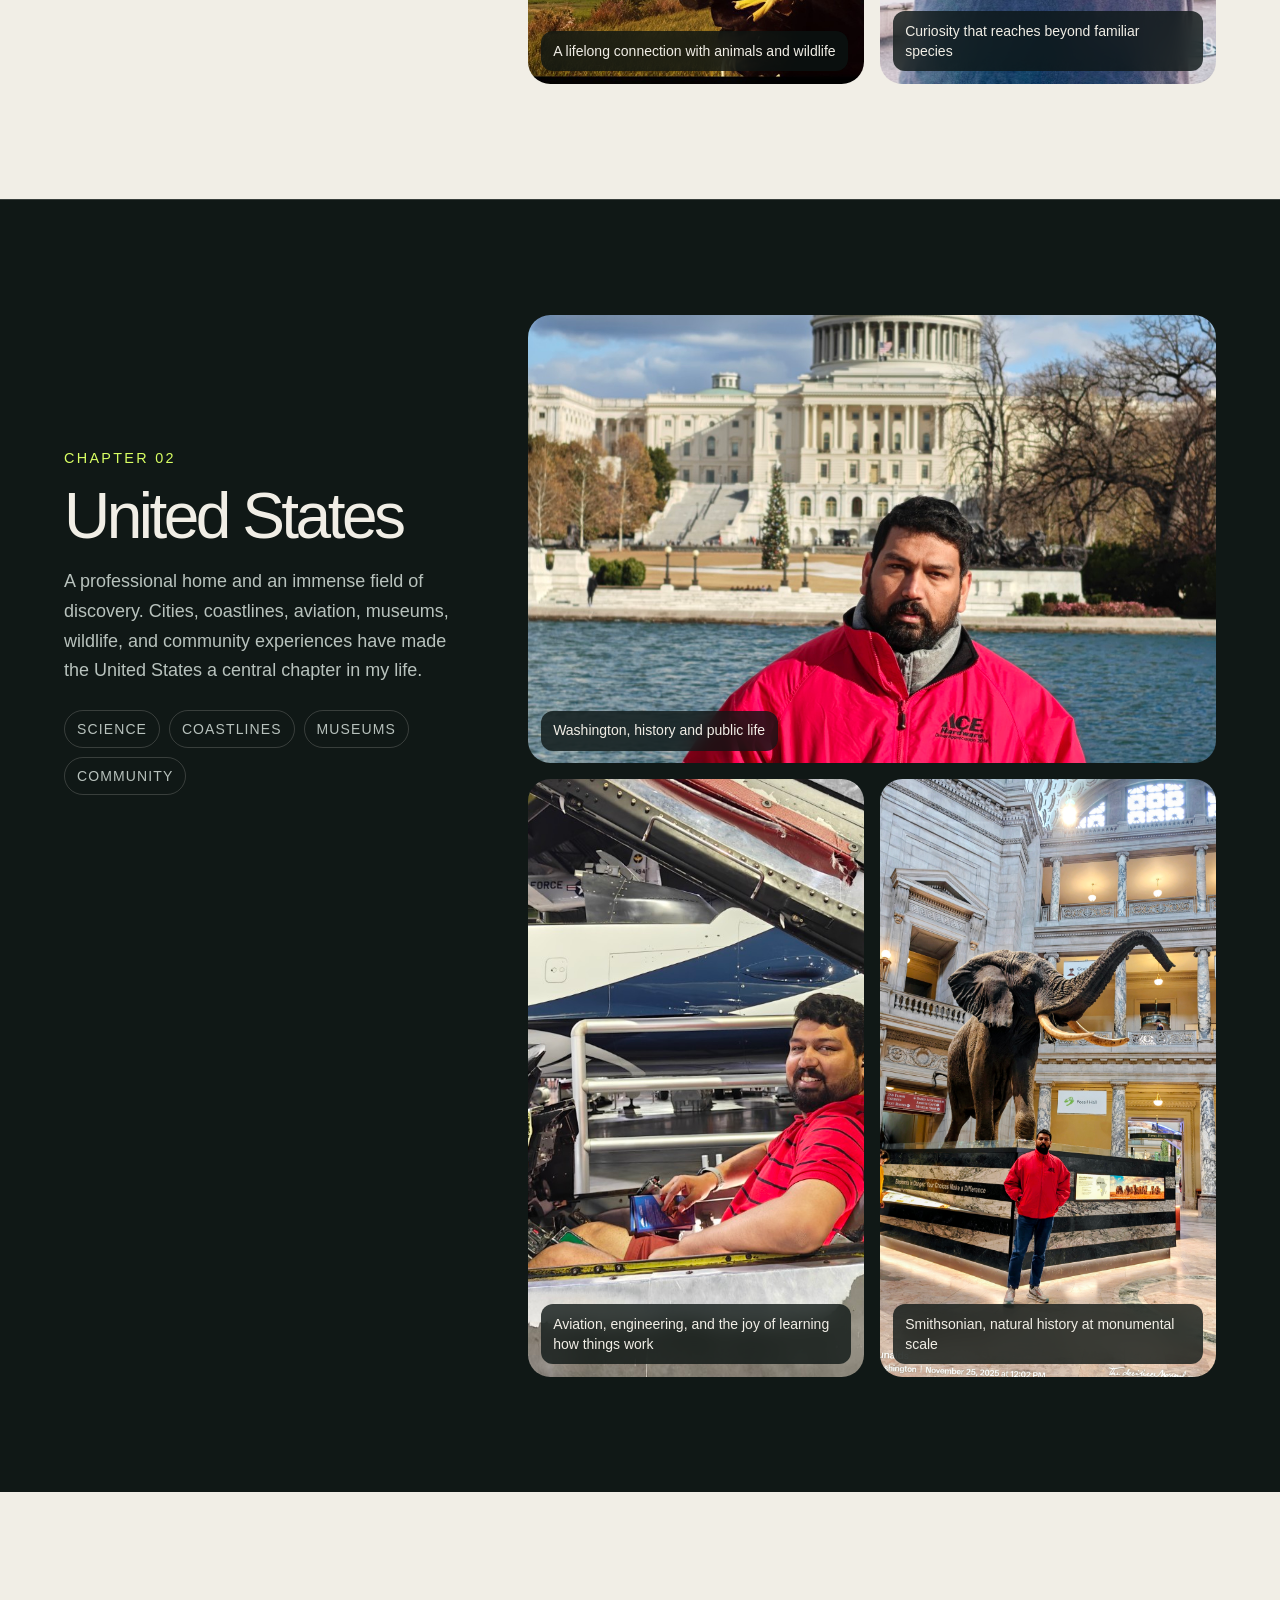
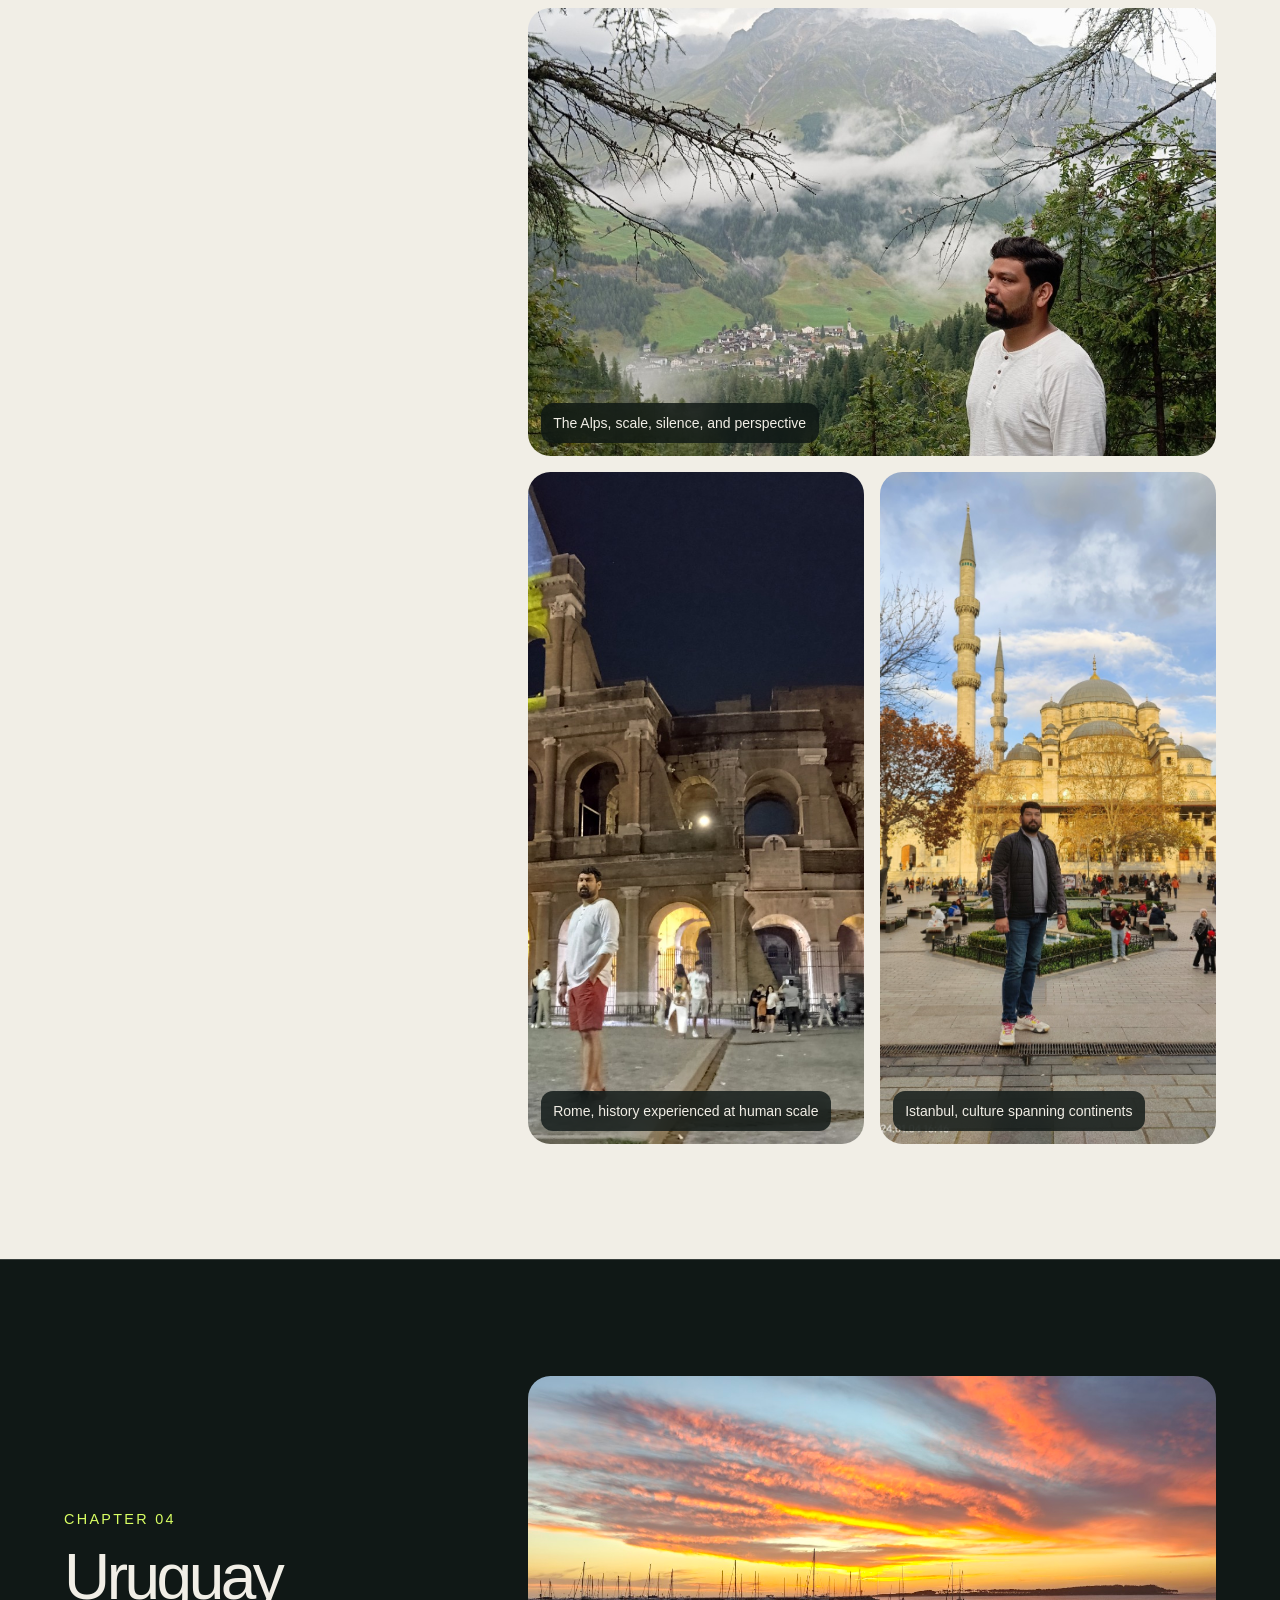
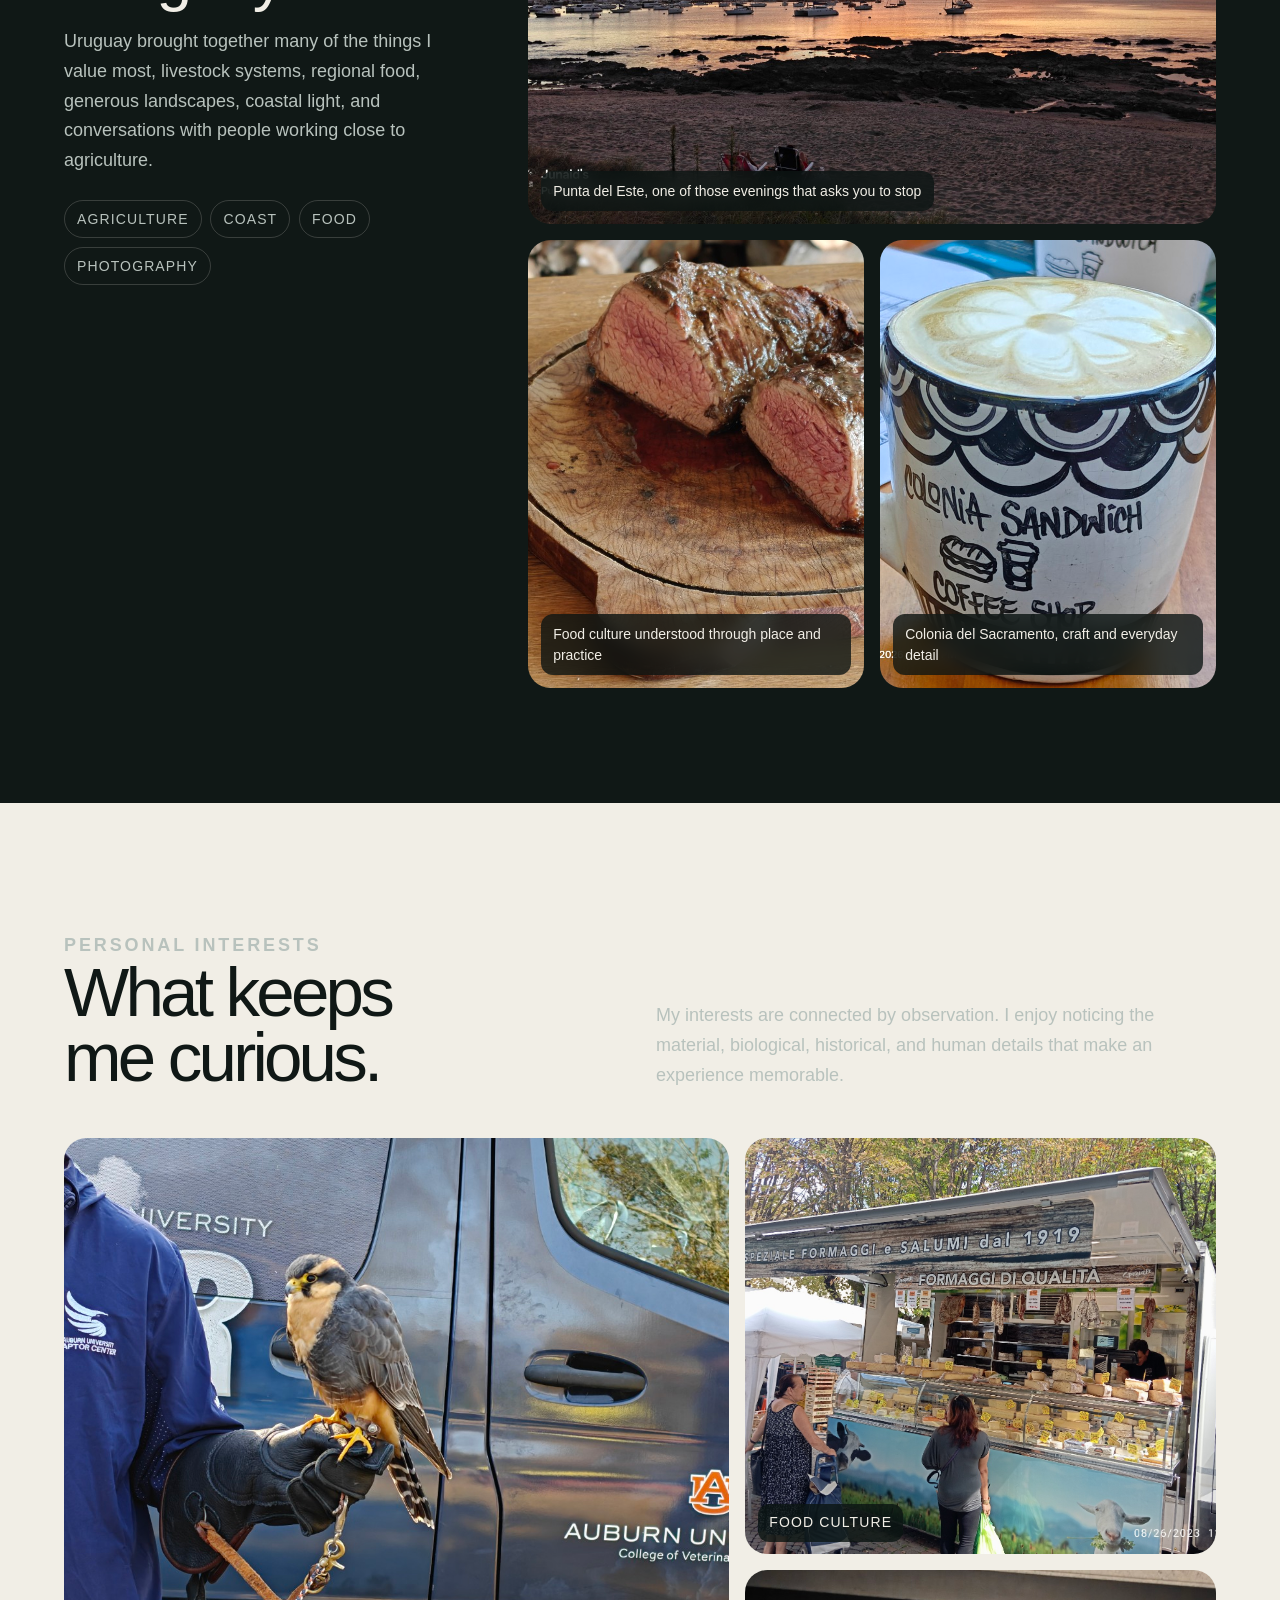
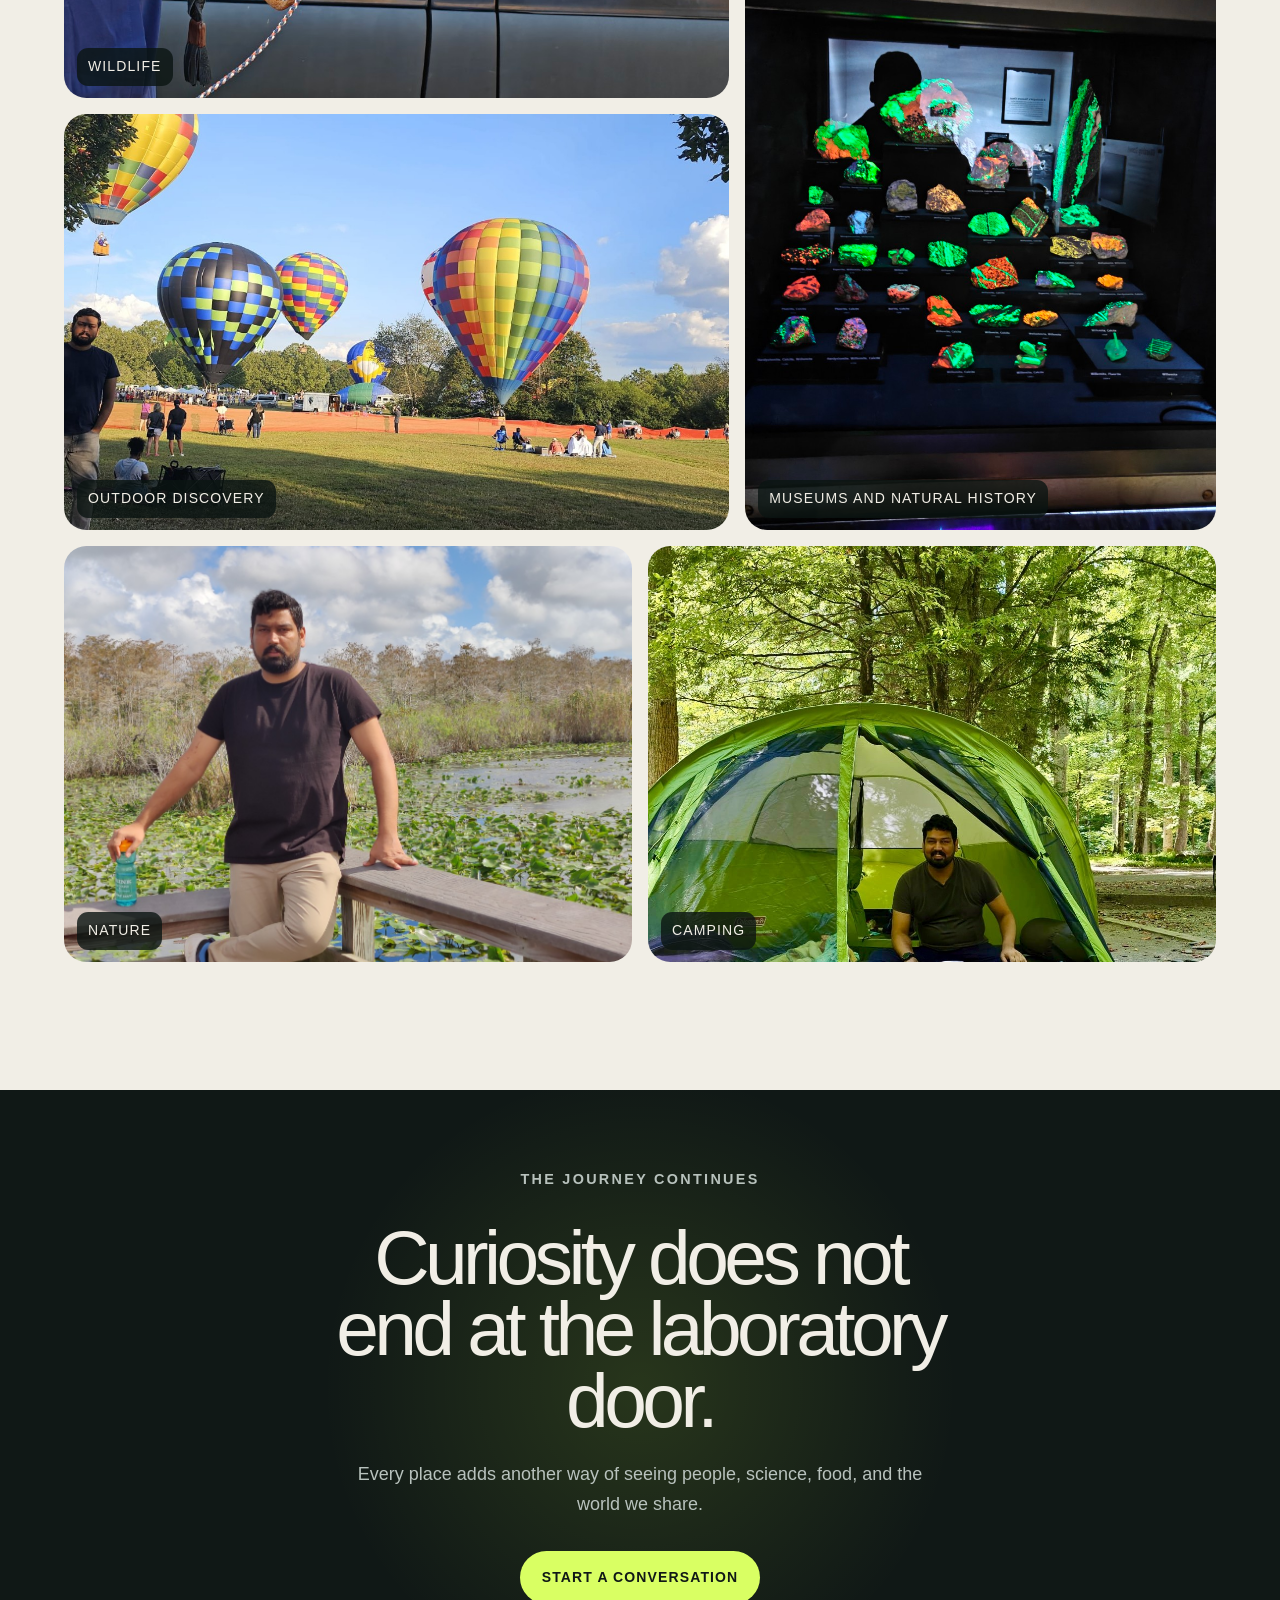
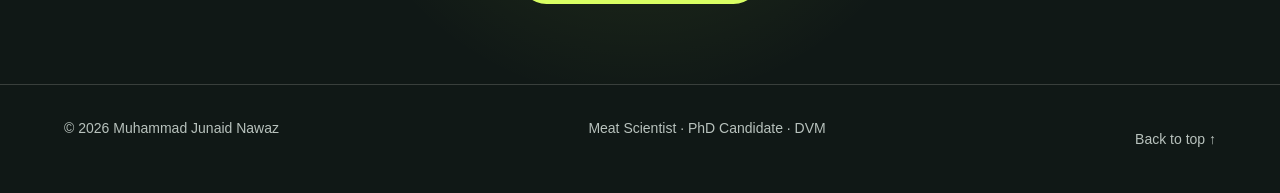
==== commit 69a2f270: "Improve responsive layouts and gallery navigation" ====
--- a/beyond-lab.html
+++ b/beyond-lab.html
@@ -163,7 +163,9 @@
   </style>
   <link rel="stylesheet" href="typography.css">
   <link rel="stylesheet" href="beyond-v2.css">
+  <link rel="stylesheet" href="responsive-fixes.css">
   <script src="beyond-v2.js" defer></script>
+  <script src="responsive-fixes.js" defer></script>
 </head>
 <body class="beyond-page">
   <a class="skip-link" href="#main">Skip to content</a>
--- a/responsive-fixes.css
+++ b/responsive-fixes.css
@@ -0,0 +1,445 @@
+/* Shared responsive corrections for compact desktops, tablets, and phones. */
+
+/* Keep frequently used controls comfortably tappable without changing their label size. */
+.menu-button,
+.site-footer a,
+.citation-link,
+.credential-gallery-control {
+  min-width: 44px;
+  min-height: 44px;
+}
+
+.menu-button,
+.site-footer a,
+.citation-link {
+  align-items: center;
+}
+
+.site-footer a,
+.citation-link {
+  display: inline-flex;
+}
+
+.site-footer a {
+  justify-self: end;
+}
+
+/* The Beyond gallery must size from its column, not from aspect-ratio minimums. */
+.beyond-page main {
+  overflow: visible;
+}
+
+.beyond-page .chapter,
+.beyond-page .gallery,
+.beyond-page .photo {
+  min-width: 0;
+  width: 100%;
+  max-width: 100%;
+}
+
+.beyond-page .photo img {
+  width: 100%;
+}
+
+/* Progressive controls for horizontally scrolling recognition galleries. */
+.credential-gallery-shell {
+  position: relative;
+}
+
+.credential-gallery-controls {
+  display: flex;
+  justify-content: flex-end;
+  gap: .65rem;
+  margin: -1.25rem 0 1rem;
+}
+
+.credential-gallery-control {
+  display: inline-grid;
+  place-items: center;
+  border: 1px solid currentColor;
+  border-radius: 999px;
+  background: transparent;
+  color: currentColor;
+  cursor: pointer;
+  font: 600 .72rem "Manrope", sans-serif;
+  transition: background .2s ease, color .2s ease, opacity .2s ease;
+}
+
+.credential-gallery-control:hover:not(:disabled) {
+  background: var(--copper);
+  border-color: var(--copper);
+  color: white;
+}
+
+.certification-gallery-section .credential-gallery-control:hover:not(:disabled) {
+  background: var(--acid);
+  border-color: var(--acid);
+  color: var(--ink);
+}
+
+.credential-gallery-control:disabled {
+  cursor: default;
+  opacity: .32;
+}
+
+.credential-gallery:focus-visible {
+  outline: 3px solid var(--copper);
+  outline-offset: 4px;
+}
+
+.certification-gallery-section .credential-gallery:focus-visible {
+  outline-color: var(--acid);
+}
+
+/* Switch the crowded seven-link header before it runs out of usable room. */
+@media (max-width: 1120px) {
+  .menu-button {
+    display: flex;
+    justify-content: center;
+    gap: .6rem;
+    cursor: pointer;
+    font-size: .7rem;
+    letter-spacing: .1em;
+    text-transform: uppercase;
+  }
+
+  .menu-lines,
+  .menu-lines::before {
+    display: block;
+    width: 1.25rem;
+    height: 1px;
+    background: currentColor;
+    content: "";
+    transition: transform .25s;
+  }
+
+  .menu-lines::before {
+    transform: translateY(-5px);
+  }
+
+  .menu-button[aria-expanded="true"] .menu-lines {
+    transform: rotate(45deg);
+  }
+
+  .menu-button[aria-expanded="true"] .menu-lines::before {
+    transform: rotate(-90deg);
+  }
+
+  .site-nav {
+    position: absolute;
+    inset: 100% 0 auto;
+    display: none;
+    flex-direction: column;
+    align-items: stretch;
+    gap: 0;
+    padding: 1rem 1.3rem 1.5rem;
+    border-bottom: 1px solid rgba(16, 24, 22, .18);
+    background: var(--paper);
+    color: var(--ink);
+  }
+
+  .site-nav.open {
+    display: flex;
+  }
+
+  .site-nav a {
+    display: flex;
+    align-items: center;
+    min-height: 44px;
+    padding-inline: .25rem;
+    border-bottom: 1px solid rgba(16, 24, 22, .14);
+  }
+
+  .site-nav a[aria-current="page"] {
+    color: var(--copper);
+  }
+
+  .beyond-page .photo.wide {
+    aspect-ratio: auto;
+  }
+}
+
+/* Portrait tablets and narrow laptop windows get a deliberate one-column composition. */
+@media (min-width: 901px) and (max-width: 1120px) {
+  .hero-grid,
+  .experience-hero,
+  .expertise-hero,
+  .education-hero,
+  .recognition-hero,
+  .beyond-page .hero,
+  .contact-hero {
+    grid-template-columns: minmax(0, 1fr);
+    min-height: auto;
+    gap: 3rem;
+    padding-top: 8.5rem;
+    padding-bottom: 4.5rem;
+  }
+
+  .hero-copy h1,
+  .experience-hero-copy h1,
+  .expertise-hero-copy h1,
+  .education-hero-copy h1,
+  .recognition-hero h1,
+  .beyond-page .hero h1,
+  .contact-hero-copy h1 {
+    max-width: 14ch;
+    font-size: clamp(3.5rem, 7vw, 5rem);
+  }
+
+  .hero-visual,
+  .experience-hero-image,
+  .education-hero-visual,
+  .recognition-hero-grid,
+  .contact-portrait {
+    width: min(70%, 640px);
+    margin-left: auto;
+  }
+
+  .portrait-frame img,
+  .experience-hero-image img,
+  .education-hero-visual img,
+  .contact-portrait img {
+    height: min(48svh, 520px);
+    min-height: 400px;
+  }
+
+  .expertise-orbit {
+    width: min(62vw, 560px);
+    margin: 1rem auto 0;
+  }
+
+  .beyond-page .hero-visual {
+    width: min(78%, 680px);
+    min-height: 32rem;
+  }
+}
+
+/* Short landscape screens need a compact first view even when they are wide. */
+@media (min-width: 1121px) and (max-height: 820px) {
+  .hero-grid,
+  .experience-hero,
+  .expertise-hero,
+  .education-hero,
+  .recognition-hero,
+  .beyond-page .hero,
+  .contact-hero {
+    min-height: 100svh;
+    gap: clamp(2rem, 4vw, 5rem);
+    padding-top: 6.75rem;
+    padding-bottom: 2.25rem;
+  }
+
+  .hero-copy h1,
+  .experience-hero-copy h1,
+  .expertise-hero-copy h1,
+  .education-hero-copy h1,
+  .recognition-hero h1,
+  .beyond-page .hero h1,
+  .contact-hero-copy h1 {
+    font-size: clamp(3rem, 5.2vw, 4.9rem);
+  }
+
+  .portrait-frame img,
+  .experience-hero-image img,
+  .education-hero-visual img,
+  .contact-portrait img {
+    height: min(60vh, 520px);
+    min-height: 0;
+  }
+
+  .recognition-hero-grid article {
+    min-height: 12rem;
+  }
+
+  .beyond-page .hero-visual {
+    min-height: 30rem;
+  }
+}
+
+@media (max-width: 900px) {
+  .hero-grid,
+  .experience-hero,
+  .expertise-hero,
+  .education-hero,
+  .recognition-hero,
+  .beyond-page .hero,
+  .contact-hero {
+    grid-template-columns: minmax(0, 1fr);
+    min-height: auto;
+    gap: 2.5rem;
+    padding-top: 8.25rem;
+    padding-bottom: 3.5rem;
+  }
+
+  .hero-copy h1,
+  .experience-hero-copy h1,
+  .expertise-hero-copy h1,
+  .education-hero-copy h1,
+  .recognition-hero h1,
+  .beyond-page .hero h1,
+  .contact-hero-copy h1 {
+    max-width: 14ch;
+    font-size: clamp(3.25rem, 7vw, 4.5rem);
+    line-height: .98;
+  }
+
+  .portrait-frame img,
+  .experience-hero-image img,
+  .education-hero-visual img,
+  .contact-portrait img {
+    height: min(52svh, 460px);
+    min-height: 340px;
+  }
+
+  .expertise-orbit {
+    width: min(72vw, 520px);
+  }
+
+  .recognition-hero-grid article {
+    min-height: 10rem;
+  }
+
+  .beyond-page .hero-visual {
+    min-height: clamp(24rem, 65svh, 31rem);
+  }
+
+  .beyond-page .photo,
+  .beyond-page .photo.tall {
+    min-height: clamp(22rem, 72vw, 28rem);
+  }
+
+  .credential-gallery-controls {
+    justify-content: flex-start;
+    margin-top: 0;
+  }
+
+  .site-footer a {
+    justify-self: start;
+  }
+}
+
+@media (max-width: 600px) {
+  .hero-grid,
+  .experience-hero,
+  .expertise-hero,
+  .education-hero,
+  .recognition-hero,
+  .beyond-page .hero,
+  .contact-hero {
+    gap: 2rem;
+    padding-top: 7.5rem;
+    padding-bottom: 3rem;
+  }
+
+  .hero-copy h1,
+  .experience-hero-copy h1,
+  .expertise-hero-copy h1,
+  .education-hero-copy h1,
+  .recognition-hero h1,
+  .beyond-page .hero h1,
+  .contact-hero-copy h1 {
+    font-size: clamp(2.9rem, 12vw, 3.4rem);
+  }
+
+  .hero-intro,
+  .experience-hero-copy > p:last-child,
+  .expertise-hero-copy > p:last-child,
+  .education-hero-copy > p:last-child,
+  .recognition-hero > div:first-child > p:last-child,
+  .contact-hero-copy > p:last-of-type {
+    margin-top: 1.5rem;
+  }
+
+  .hero-visual,
+  .experience-hero-image,
+  .education-hero-visual,
+  .recognition-hero-grid,
+  .contact-portrait {
+    width: 100%;
+  }
+
+  .portrait-frame img,
+  .experience-hero-image img,
+  .education-hero-visual img,
+  .contact-portrait img {
+    height: min(48svh, 410px);
+    min-height: 300px;
+  }
+
+  .expertise-orbit {
+    width: min(86vw, 410px);
+  }
+
+  .recognition-hero-grid article {
+    min-height: 8.5rem;
+    padding: 1.15rem;
+  }
+
+  .role,
+  .degree {
+    min-height: auto;
+    padding-top: 4.5rem;
+    padding-bottom: 4.5rem;
+  }
+
+  .role-heading h2,
+  .degree header h2 {
+    font-size: clamp(2.55rem, 11vw, 3.6rem);
+  }
+
+  .role-media img {
+    max-height: none;
+    aspect-ratio: .9;
+  }
+
+  .domain-visual img {
+    min-height: clamp(22rem, 110vw, 32rem);
+  }
+
+  .commercial-project,
+  .commercial-project-gallery {
+    min-height: auto;
+  }
+
+  .commercial-project-gallery {
+    height: min(165vw, 42rem);
+  }
+
+  .project-card,
+  .project-featured {
+    min-height: 24rem;
+  }
+
+  .section-pad,
+  .journey,
+  .chapter,
+  .passions,
+  .credential-gallery-section {
+    padding-top: 4.5rem;
+    padding-bottom: 4.5rem;
+  }
+
+  .beyond-page .hero-visual {
+    min-height: 25rem;
+  }
+
+  .beyond-page .photo,
+  .beyond-page .photo.tall {
+    min-height: clamp(20rem, 108vw, 26rem);
+  }
+
+  .credential-gallery {
+    grid-auto-columns: min(82vw, 320px);
+    scroll-padding-inline: 0;
+  }
+}
+
+@media (prefers-reduced-motion: reduce) {
+  .credential-gallery {
+    scroll-behavior: auto;
+  }
+
+  .credential-gallery-control {
+    transition: none;
+  }
+}
